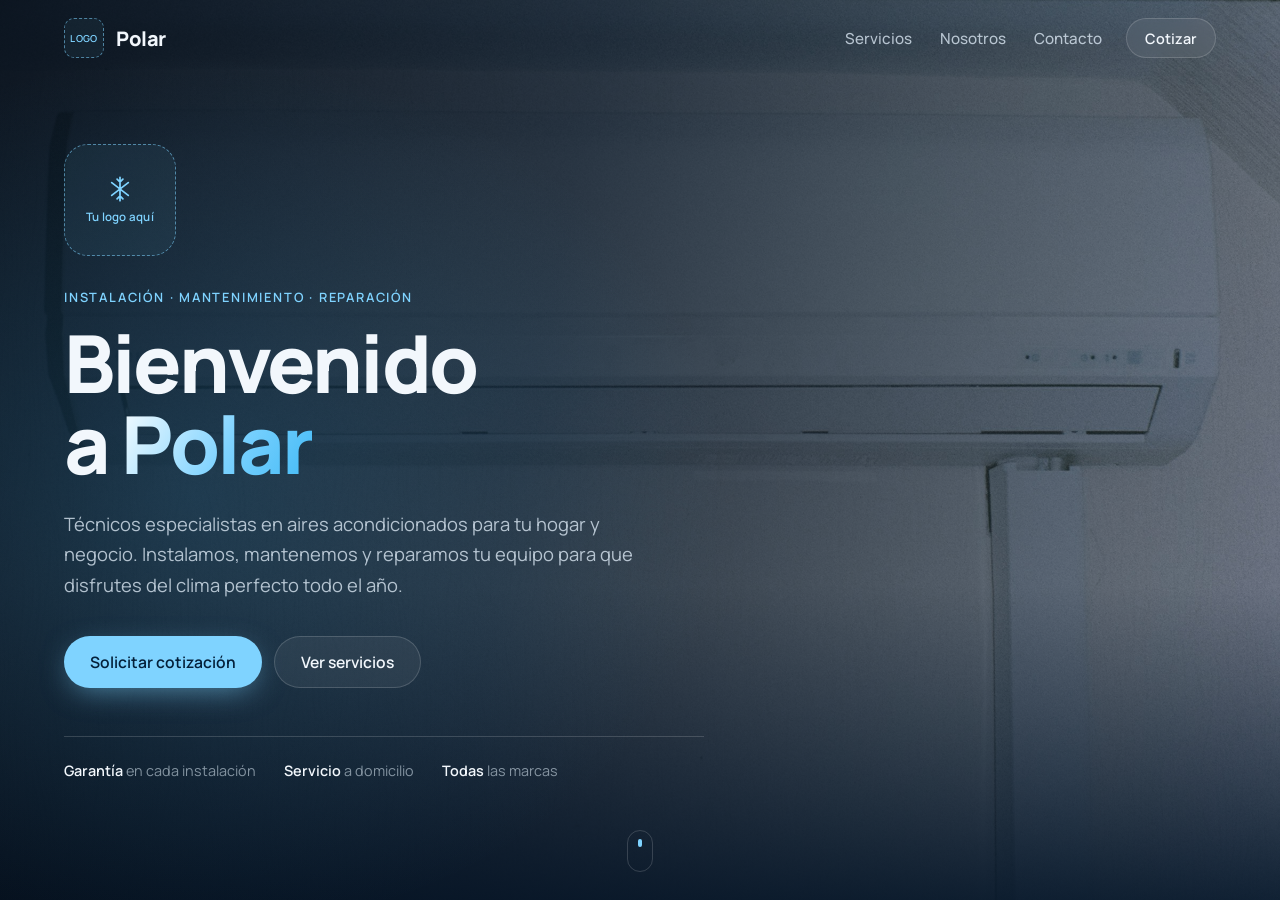
==== index.html @ c6246a58 "Inicio de la landing de Polar: hero con fondo, bienvenida y espacio para logo Co-Authored-By: Claude" ====
<!doctype html>
<html lang="es">
<head>
  <meta charset="utf-8">
  <meta name="viewport" content="width=device-width, initial-scale=1">
  <title>Polar · Instalación de aires acondicionados</title>
  <meta name="description" content="Polar: instalación, mantenimiento y reparación de aires acondicionados. Técnicos certificados, servicio rápido y garantizado.">
  <meta name="theme-color" content="#06121f">

  <link rel="preconnect" href="https://fonts.googleapis.com">
  <link rel="preconnect" href="https://fonts.gstatic.com" crossorigin>
  <link href="https://fonts.googleapis.com/css2?family=Manrope:wght@400;500;600;700;800&display=swap" rel="stylesheet">

  <link rel="preload" as="image" href="assets/img/hero-ac.jpg" media="(min-width: 768px)">
  <link rel="preload" as="image" href="assets/img/hero-ac-mobile.jpg" media="(max-width: 767px)">
  <link rel="stylesheet" href="styles.css">
</head>
<body>
  <header class="nav">
    <a href="#inicio" class="brand" aria-label="Polar, inicio">
      <!-- Espacio para el logo: reemplaza el <span> por <img src="assets/img/logo.svg" alt="Polar"> -->
      <span class="logo-slot logo-slot--sm" aria-hidden="true">Logo</span>
      <span class="brand-name">Polar</span>
    </a>

    <nav class="nav-links" aria-label="Principal">
      <a href="#servicios">Servicios</a>
      <a href="#nosotros">Nosotros</a>
      <a href="#contacto">Contacto</a>
    </nav>

    <a href="#contacto" class="btn btn--ghost btn--sm">Cotizar</a>
  </header>

  <main>
    <section id="inicio" class="hero">
      <div class="hero-bg" aria-hidden="true"></div>

      <div class="hero-content">
        <!-- Espacio para el logo principal: reemplaza el <div> por <img class="hero-logo" src="assets/img/logo.svg" alt="Logo de Polar"> -->
        <div class="logo-slot logo-slot--lg reveal" style="--i: 0" role="img" aria-label="Espacio reservado para el logo">
          <svg viewBox="0 0 24 24" width="28" height="28" fill="none" stroke="currentColor" stroke-width="1.5" stroke-linecap="round" aria-hidden="true">
            <path d="M12 2v20M4.9 6.5l14.2 11M19.1 6.5 4.9 17.5M9.5 3.5 12 6l2.5-2.5M9.5 20.5 12 18l2.5 2.5"/>
          </svg>
          <span>Tu logo aquí</span>
        </div>

        <p class="eyebrow reveal" style="--i: 1">Instalación · Mantenimiento · Reparación</p>

        <h1 class="reveal" style="--i: 2">
          Bienvenido a <span class="accent">Polar</span>
        </h1>

        <p class="lead reveal" style="--i: 3">
          Técnicos especialistas en aires acondicionados para tu hogar y negocio.
          Instalamos, mantenemos y reparamos tu equipo para que disfrutes del clima perfecto todo el año.
        </p>

        <div class="actions reveal" style="--i: 4">
          <a href="#contacto" class="btn btn--primary">Solicitar cotización</a>
          <a href="#servicios" class="btn btn--ghost">Ver servicios</a>
        </div>

        <ul class="trust reveal" style="--i: 5">
          <li><strong>Garantía</strong> en cada instalación</li>
          <li><strong>Servicio</strong> a domicilio</li>
          <li><strong>Todas</strong> las marcas</li>
        </ul>
      </div>

      <a href="#servicios" class="scroll-hint" aria-label="Bajar a servicios">
        <span></span>
      </a>
    </section>
  </main>
</body>
</html>
---- styles.css ----
:root {
  --bg: #06121f;
  --ink: #f2f7fc;
  --ink-soft: rgb(220 233 245 / 0.78);
  --ink-mute: rgb(220 233 245 / 0.56);
  --ice: #7fd3ff;
  --ice-strong: #3db8f5;
  --line: rgb(255 255 255 / 0.16);
  --glass: rgb(255 255 255 / 0.06);

  --ease-out: cubic-bezier(0.23, 1, 0.32, 1);
  --radius: 14px;
  --gutter: clamp(16px, 5vw, 64px);
}

*,
*::before,
*::after { box-sizing: border-box; }

html { scroll-behavior: smooth; }

body {
  margin: 0;
  background: var(--bg);
  color: var(--ink);
  font-family: "Manrope", system-ui, -apple-system, "Segoe UI", sans-serif;
  -webkit-font-smoothing: antialiased;
  text-rendering: optimizeLegibility;
}

a { color: inherit; text-decoration: none; }

/* ---------- Navegación ---------- */

.nav {
  position: fixed;
  inset: 0 0 auto;
  z-index: 10;
  display: flex;
  align-items: center;
  gap: 24px;
  padding: 18px var(--gutter);
}

.brand {
  display: flex;
  align-items: center;
  gap: 12px;
  margin-right: auto;
}

.brand-name {
  font-weight: 800;
  font-size: 1.25rem;
  letter-spacing: -0.02em;
}

.nav-links {
  display: flex;
  gap: 28px;
  font-size: 0.95rem;
  font-weight: 500;
  color: var(--ink-soft);
}

.nav-links a { transition: color 150ms ease; }
.nav-links a:hover { color: var(--ink); }

/* ---------- Espacio para el logo ---------- */

.logo-slot {
  display: grid;
  place-items: center;
  border: 1.5px dashed rgb(127 211 255 / 0.55);
  background: rgb(127 211 255 / 0.06);
  color: var(--ice);
  font-weight: 600;
  text-align: center;
}

.logo-slot--sm {
  width: 40px;
  height: 40px;
  border-radius: 10px;
  font-size: 0.6rem;
  letter-spacing: 0.04em;
  text-transform: uppercase;
}

.logo-slot--lg {
  width: 112px;
  height: 112px;
  border-radius: 24px;
  gap: 6px;
  align-content: center;
  margin-bottom: 32px;
  font-size: 0.72rem;
  letter-spacing: 0.02em;
}

/* Para cuando el logo real esté listo */
.hero-logo {
  display: block;
  height: 112px;
  width: auto;
  margin-bottom: 32px;
}

/* ---------- Hero ---------- */

.hero {
  position: relative;
  min-height: 100svh;
  display: flex;
  align-items: center;
  padding: 120px var(--gutter) 96px;
  overflow: hidden;
  isolation: isolate;
}

.hero-bg {
  position: absolute;
  inset: 0;
  z-index: -1;
  background-image:
    linear-gradient(100deg, rgb(4 14 26 / 0.94) 0%, rgb(5 20 38 / 0.82) 42%, rgb(8 32 58 / 0.45) 100%),
    linear-gradient(to top, rgb(6 18 31 / 0.9) 0%, transparent 35%),
    url("assets/img/hero-ac.jpg");
  background-size: cover;
  background-position: center 30%;
  transform: scale(1.06);
  animation: bg-settle 1600ms var(--ease-out) forwards;
}

/* Brillo frío sutil detrás del texto */
.hero-bg::after {
  content: "";
  position: absolute;
  inset: 0;
  background: radial-gradient(60% 70% at 15% 55%, rgb(61 184 245 / 0.16), transparent 70%);
}

.hero-content {
  max-width: 640px;
}

.eyebrow {
  margin: 0 0 16px;
  font-size: 0.8rem;
  font-weight: 600;
  letter-spacing: 0.14em;
  text-transform: uppercase;
  color: var(--ice);
}

h1 {
  margin: 0;
  font-size: clamp(2.6rem, 7vw, 5rem);
  line-height: 1.02;
  font-weight: 800;
  letter-spacing: -0.035em;
  text-wrap: balance;
}

.accent {
  background: linear-gradient(120deg, #ffffff 0%, var(--ice) 55%, var(--ice-strong) 100%);
  -webkit-background-clip: text;
  background-clip: text;
  color: transparent;
}

.lead {
  margin: 24px 0 0;
  max-width: 52ch;
  font-size: clamp(1.02rem, 1.6vw, 1.15rem);
  line-height: 1.65;
  color: var(--ink-soft);
  text-wrap: pretty;
}

.actions {
  display: flex;
  flex-wrap: wrap;
  gap: 12px;
  margin-top: 36px;
}

.trust {
  display: flex;
  flex-wrap: wrap;
  gap: 10px 28px;
  margin: 48px 0 0;
  padding: 24px 0 0;
  list-style: none;
  border-top: 1px solid var(--line);
  font-size: 0.9rem;
  color: var(--ink-mute);
}

.trust strong { color: var(--ink); font-weight: 600; }

/* ---------- Botones ---------- */

.btn {
  display: inline-flex;
  align-items: center;
  justify-content: center;
  height: 52px;
  padding: 0 26px;
  border-radius: 999px;
  font-weight: 600;
  font-size: 0.98rem;
  transition:
    transform 160ms var(--ease-out),
    background-color 150ms ease,
    border-color 150ms ease,
    box-shadow 150ms ease;
  -webkit-tap-highlight-color: transparent;
}

.btn:active { transform: scale(0.97); }

.btn:focus-visible,
.nav-links a:focus-visible,
.brand:focus-visible {
  outline: 2px solid var(--ice);
  outline-offset: 3px;
}

.btn--primary {
  background: var(--ice);
  color: #04203a;
  box-shadow: 0 8px 30px -8px rgb(127 211 255 / 0.6);
}

.btn--ghost {
  border: 1px solid var(--line);
  background: var(--glass);
  -webkit-backdrop-filter: blur(8px);
  backdrop-filter: blur(8px);
}

.btn--sm { height: 40px; padding: 0 18px; font-size: 0.9rem; }

@media (hover: hover) and (pointer: fine) {
  .btn--primary:hover { background: #a3e0ff; }
  .btn--ghost:hover { background: rgb(255 255 255 / 0.12); border-color: rgb(255 255 255 / 0.28); }
}

/* ---------- Indicador de scroll ---------- */

.scroll-hint {
  position: absolute;
  left: 50%;
  bottom: 28px;
  width: 26px;
  height: 42px;
  margin-left: -13px;
  border: 1.5px solid var(--line);
  border-radius: 999px;
}

.scroll-hint span {
  position: absolute;
  top: 8px;
  left: 50%;
  width: 4px;
  height: 8px;
  margin-left: -2px;
  border-radius: 2px;
  background: var(--ice);
  animation: scroll-dot 2s var(--ease-out) infinite;
}

/* ---------- Animaciones de entrada ---------- */

.reveal {
  opacity: 0;
  transform: translateY(14px);
  filter: blur(4px);
  animation: reveal 800ms var(--ease-out) forwards;
  animation-delay: calc(120ms + var(--i, 0) * 80ms);
}

@keyframes reveal {
  to { opacity: 1; transform: none; filter: none; }
}

@keyframes bg-settle {
  to { transform: scale(1); }
}

@keyframes scroll-dot {
  0%   { opacity: 0; transform: translateY(0); }
  30%  { opacity: 1; }
  100% { opacity: 0; transform: translateY(14px); }
}

@media (prefers-reduced-motion: reduce) {
  .reveal,
  .hero-bg,
  .scroll-hint span {
    animation: none;
    opacity: 1;
    transform: none;
    filter: none;
  }
}

/* ---------- Responsive ---------- */

@media (max-width: 767px) {
  .nav-links { display: none; }

  .hero {
    align-items: flex-end;
    padding-bottom: 48px;
  }

  .hero-bg {
    background-image:
      linear-gradient(to top, rgb(4 14 26 / 0.97) 0%, rgb(5 20 38 / 0.88) 45%, rgb(8 32 58 / 0.62) 75%, rgb(8 32 58 / 0.4) 100%),
      url("assets/img/hero-ac-mobile.jpg");
    background-position: 40% top;
  }

  .scroll-hint { display: none; }

  .logo-slot--lg { width: 88px; height: 88px; border-radius: 20px; margin-bottom: 24px; }
  .hero-logo { height: 88px; margin-bottom: 24px; }

  .actions .btn { flex: 1 1 100%; }
  .trust { margin-top: 36px; }
}
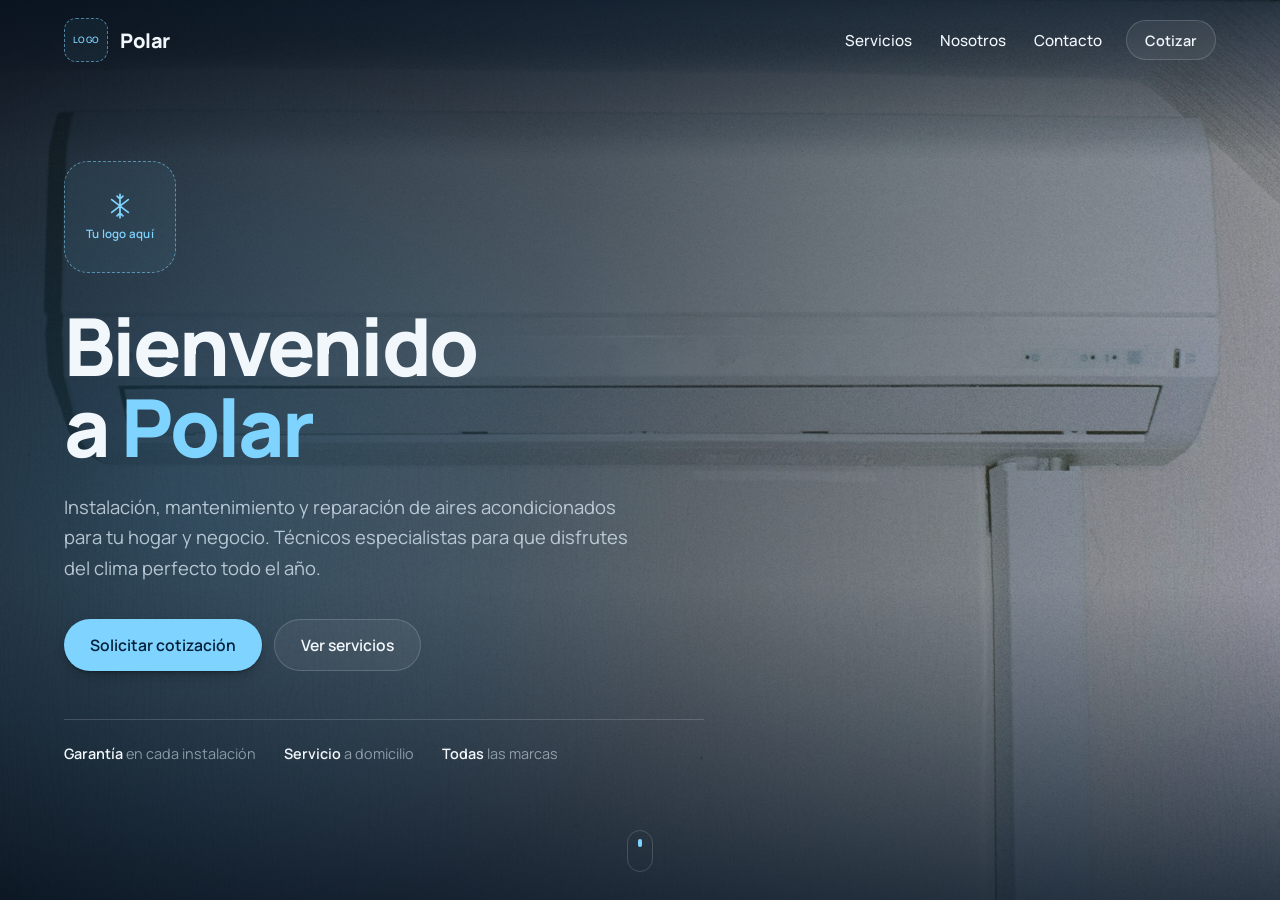
==== commit e705f250: "Instala Impeccable y corrige sus avisos de diseño - Añade el skill, agentes y hooks de Impeccable en" ====
--- a/index.html
+++ b/index.html
@@ -45,23 +45,21 @@
           <span>Tu logo aquí</span>
         </div>
 
-        <p class="eyebrow reveal" style="--i: 1">Instalación · Mantenimiento · Reparación</p>
-
-        <h1 class="reveal" style="--i: 2">
+        <h1 class="reveal" style="--i: 1">
           Bienvenido a <span class="accent">Polar</span>
         </h1>
 
-        <p class="lead reveal" style="--i: 3">
-          Técnicos especialistas en aires acondicionados para tu hogar y negocio.
-          Instalamos, mantenemos y reparamos tu equipo para que disfrutes del clima perfecto todo el año.
+        <p class="lead reveal" style="--i: 2">
+          Instalación, mantenimiento y reparación de aires acondicionados para tu hogar y negocio.
+          Técnicos especialistas para que disfrutes del clima perfecto todo el año.
         </p>
 
-        <div class="actions reveal" style="--i: 4">
+        <div class="actions reveal" style="--i: 3">
           <a href="#contacto" class="btn btn--primary">Solicitar cotización</a>
           <a href="#servicios" class="btn btn--ghost">Ver servicios</a>
         </div>
 
-        <ul class="trust reveal" style="--i: 5">
+        <ul class="trust reveal" style="--i: 4">
           <li><strong>Garantía</strong> en cada instalación</li>
           <li><strong>Servicio</strong> a domicilio</li>
           <li><strong>Todas</strong> las marcas</li>
--- a/styles.css
+++ b/styles.css
@@ -60,11 +60,11 @@
   gap: 28px;
   font-size: 0.95rem;
   font-weight: 500;
-  color: var(--ink-soft);
-}
-
-.nav-links a { transition: color 150ms ease; }
-.nav-links a:hover { color: var(--ink); }
+  color: var(--ink);
+}
+
+.nav-links a { transition: opacity 150ms ease; }
+.nav-links a:hover { opacity: 0.75; }
 
 /* ---------- Espacio para el logo ---------- */
 
@@ -79,10 +79,11 @@
 }
 
 .logo-slot--sm {
-  width: 40px;
-  height: 40px;
-  border-radius: 10px;
-  font-size: 0.6rem;
+  width: 44px;
+  height: 44px;
+  padding: 8px;
+  border-radius: 12px;
+  font-size: 0.55rem;
   letter-spacing: 0.04em;
   text-transform: uppercase;
 }
@@ -90,6 +91,7 @@
 .logo-slot--lg {
   width: 112px;
   height: 112px;
+  padding: 14px;
   border-radius: 24px;
   gap: 6px;
   align-content: center;
@@ -123,8 +125,9 @@
   inset: 0;
   z-index: -1;
   background-image:
-    linear-gradient(100deg, rgb(4 14 26 / 0.94) 0%, rgb(5 20 38 / 0.82) 42%, rgb(8 32 58 / 0.45) 100%),
-    linear-gradient(to top, rgb(6 18 31 / 0.9) 0%, transparent 35%),
+    linear-gradient(100deg, rgb(4 14 26 / 0.86) 0%, rgb(5 20 38 / 0.66) 42%, rgb(8 32 58 / 0.22) 100%),
+    linear-gradient(to top, rgb(6 18 31 / 0.75) 0%, transparent 35%),
+    linear-gradient(to bottom, rgb(4 14 26 / 0.72) 0, transparent 160px),
     url("assets/img/hero-ac.jpg");
   background-size: cover;
   background-position: center 30%;
@@ -142,15 +145,6 @@
 
 .hero-content {
   max-width: 640px;
-}
-
-.eyebrow {
-  margin: 0 0 16px;
-  font-size: 0.8rem;
-  font-weight: 600;
-  letter-spacing: 0.14em;
-  text-transform: uppercase;
-  color: var(--ice);
 }
 
 h1 {
@@ -162,12 +156,7 @@
   text-wrap: balance;
 }
 
-.accent {
-  background: linear-gradient(120deg, #ffffff 0%, var(--ice) 55%, var(--ice-strong) 100%);
-  -webkit-background-clip: text;
-  background-clip: text;
-  color: transparent;
-}
+.accent { color: var(--ice); }
 
 .lead {
   margin: 24px 0 0;
@@ -230,7 +219,7 @@
 .btn--primary {
   background: var(--ice);
   color: #04203a;
-  box-shadow: 0 8px 30px -8px rgb(127 211 255 / 0.6);
+  box-shadow: 0 1px 2px rgb(0 0 0 / 0.3), 0 6px 16px -6px rgb(0 0 0 / 0.45);
 }
 
 .btn--ghost {
@@ -319,7 +308,8 @@
 
   .hero-bg {
     background-image:
-      linear-gradient(to top, rgb(4 14 26 / 0.97) 0%, rgb(5 20 38 / 0.88) 45%, rgb(8 32 58 / 0.62) 75%, rgb(8 32 58 / 0.4) 100%),
+      linear-gradient(to top, rgb(4 14 26 / 0.88) 0%, rgb(5 20 38 / 0.78) 45%, rgb(8 32 58 / 0.5) 75%, rgb(8 32 58 / 0.3) 100%),
+      linear-gradient(to bottom, rgb(4 14 26 / 0.72) 0, transparent 120px),
       url("assets/img/hero-ac-mobile.jpg");
     background-position: 40% top;
   }
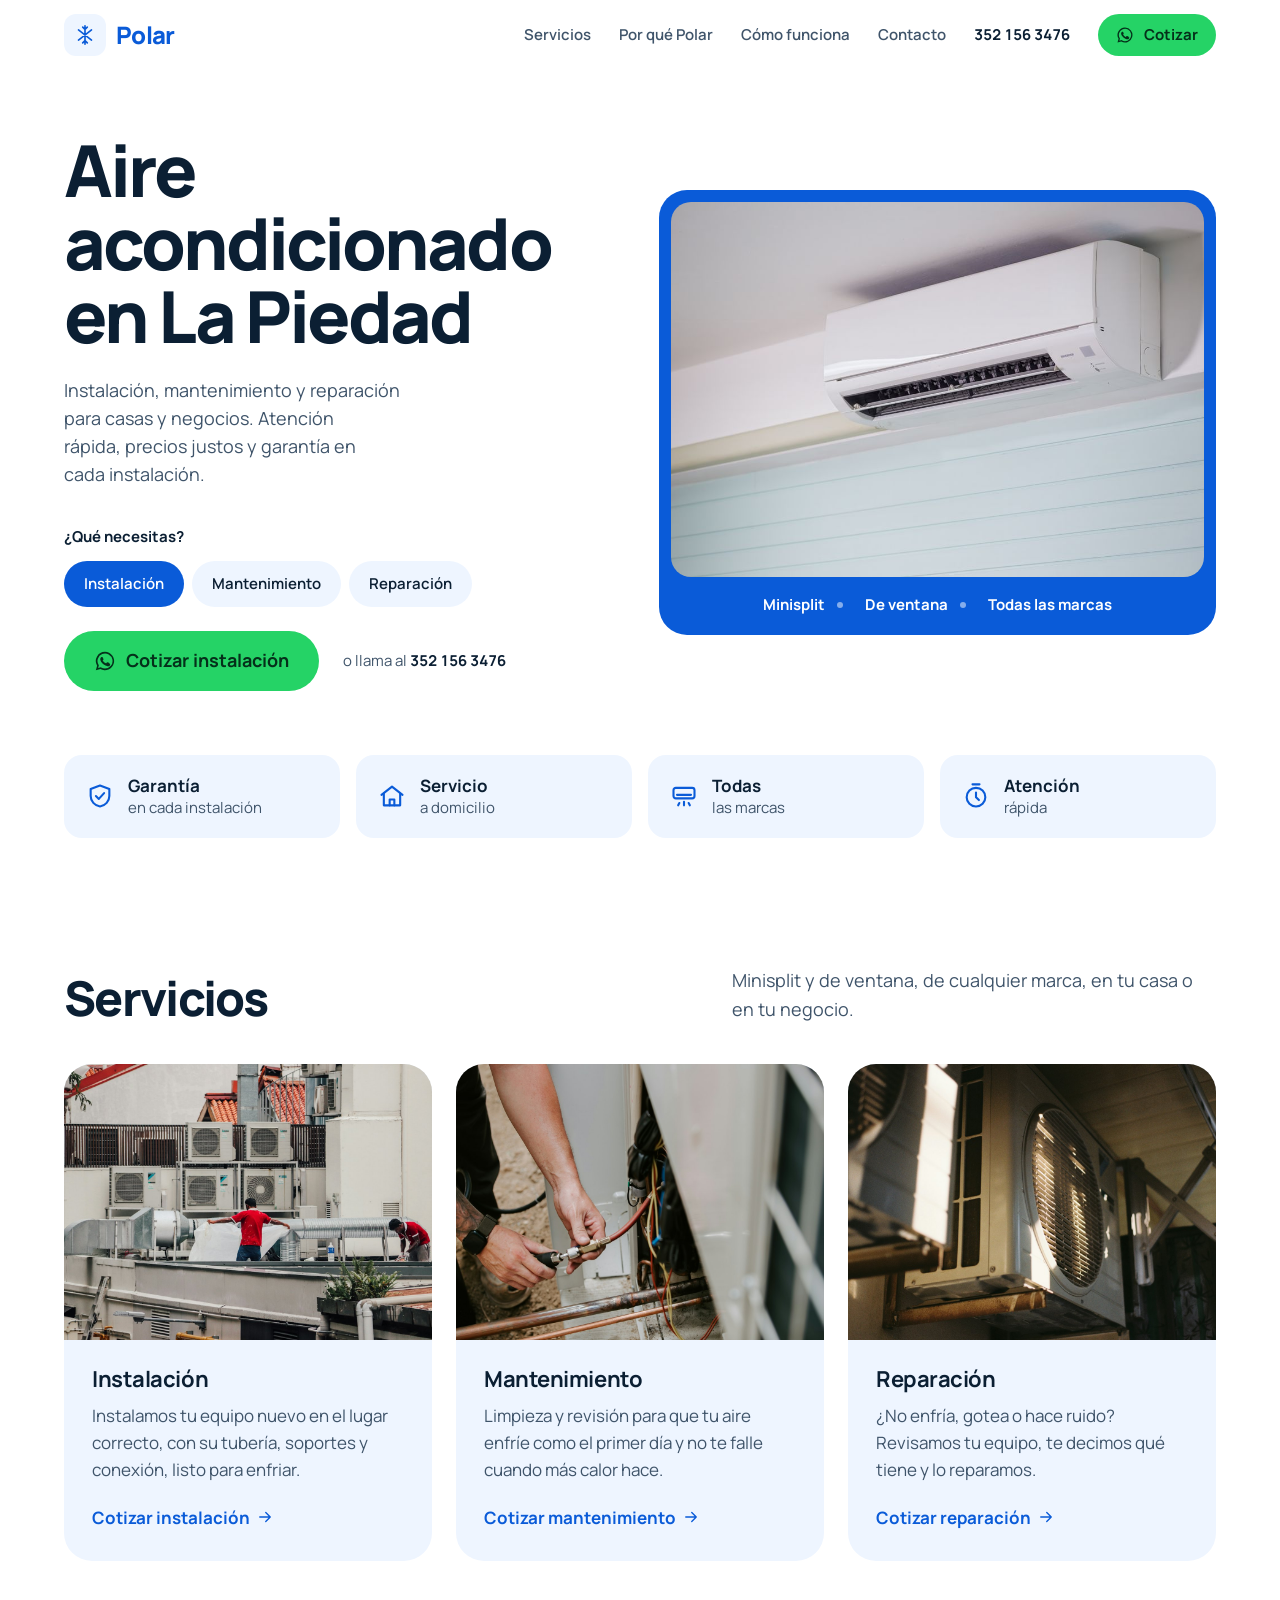
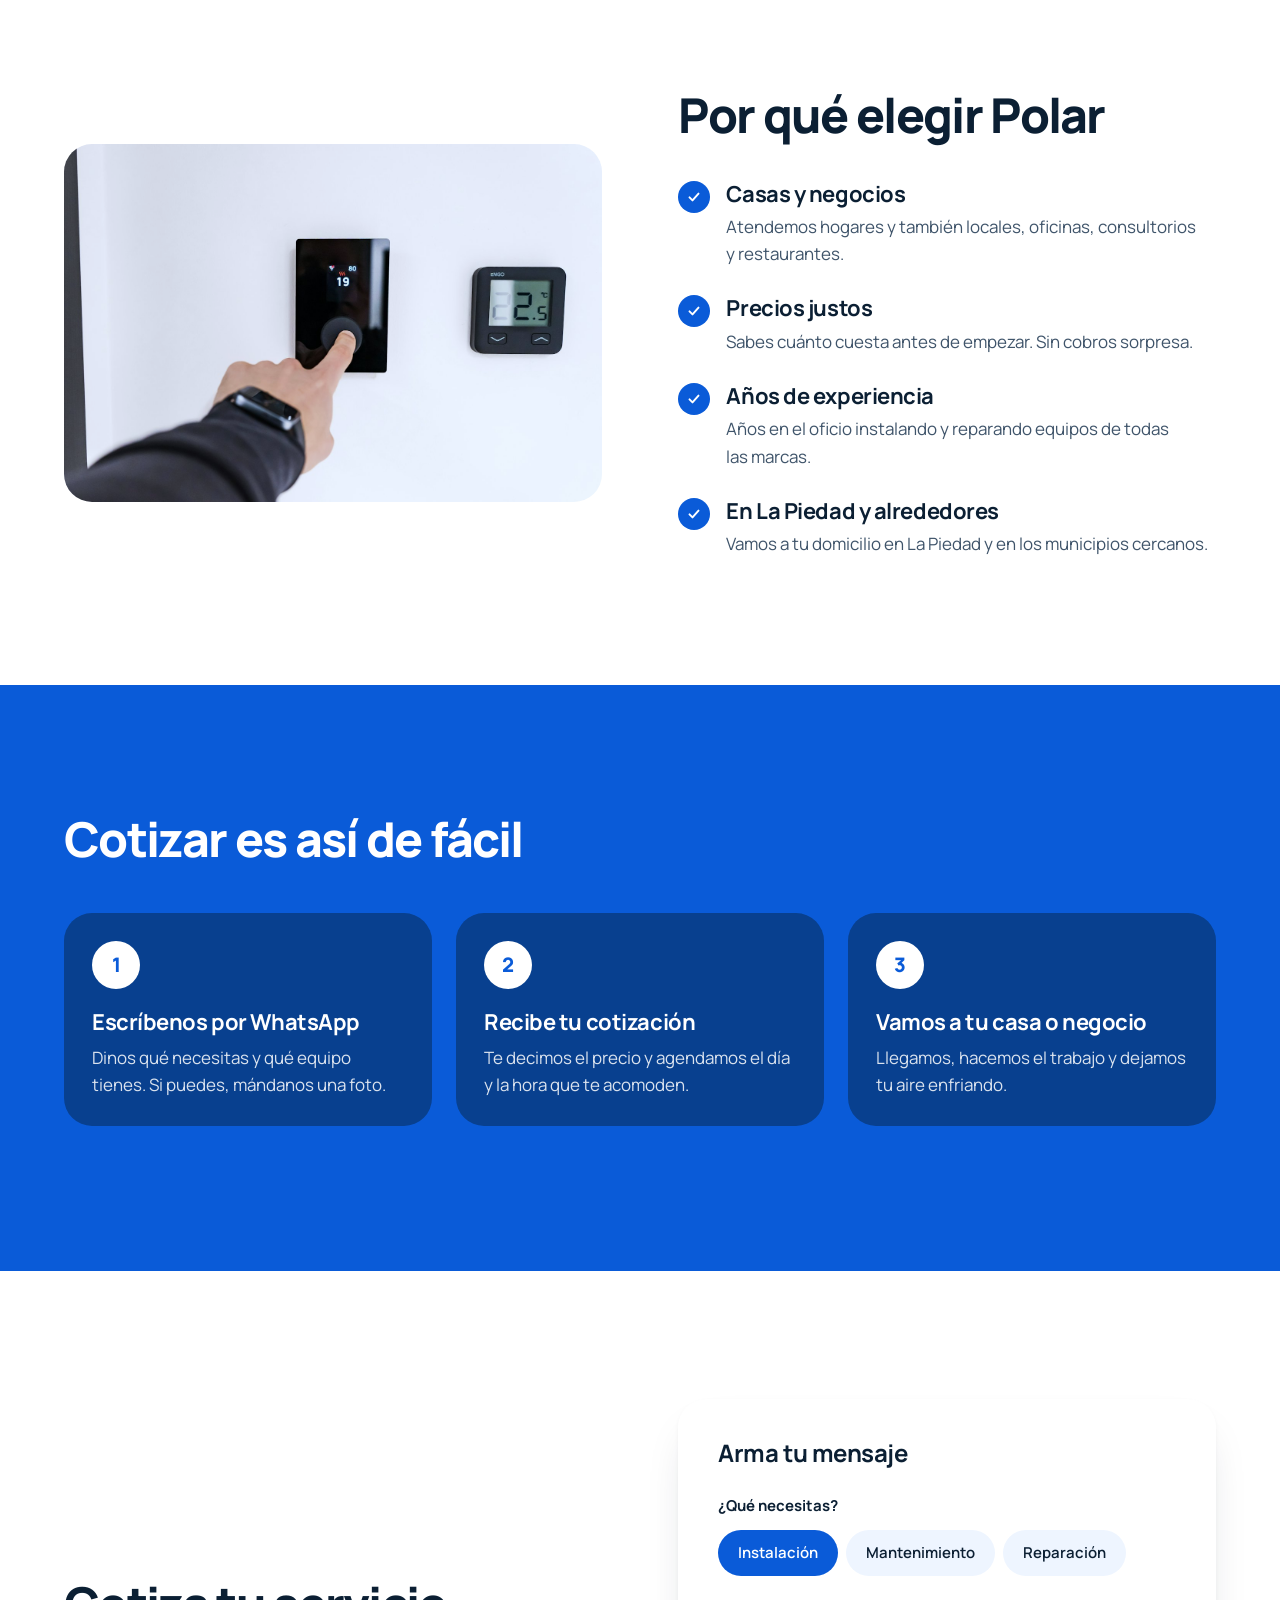
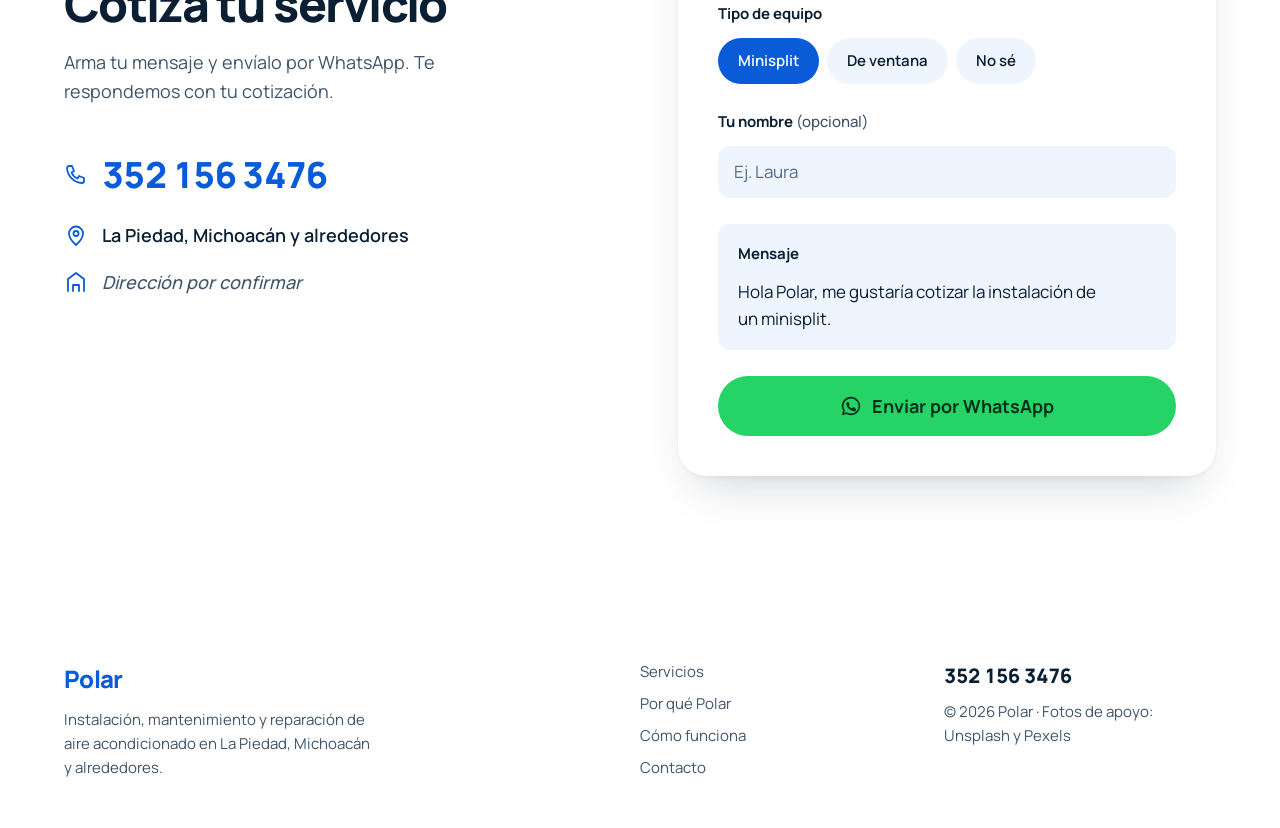
==== commit 095cd477: "Rediseña la landing de Polar al estilo de las marcas de aire - Tema claro con azul Polar; el verde d" ====
--- a/index.html
+++ b/index.html
@@ -3,73 +3,296 @@
 <head>
   <meta charset="utf-8">
   <meta name="viewport" content="width=device-width, initial-scale=1">
-  <title>Polar · Instalación de aires acondicionados</title>
-  <meta name="description" content="Polar: instalación, mantenimiento y reparación de aires acondicionados. Técnicos certificados, servicio rápido y garantizado.">
-  <meta name="theme-color" content="#06121f">
+  <title>Polar · Aire acondicionado en La Piedad</title>
+  <meta name="description" content="Polar: instalación, mantenimiento y reparación de aire acondicionado en La Piedad, Michoacán y alrededores. Cotiza por WhatsApp al 352 156 3476.">
+  <meta name="theme-color" content="#ffffff">
 
   <link rel="preconnect" href="https://fonts.googleapis.com">
   <link rel="preconnect" href="https://fonts.gstatic.com" crossorigin>
   <link href="https://fonts.googleapis.com/css2?family=Manrope:wght@400;500;600;700;800&display=swap" rel="stylesheet">
-
-  <link rel="preload" as="image" href="assets/img/hero-ac.jpg" media="(min-width: 768px)">
-  <link rel="preload" as="image" href="assets/img/hero-ac-mobile.jpg" media="(max-width: 767px)">
   <link rel="stylesheet" href="styles.css">
 </head>
 <body>
+  <a class="skip" href="#contenido">Saltar al contenido</a>
+
   <header class="nav">
     <a href="#inicio" class="brand" aria-label="Polar, inicio">
-      <!-- Espacio para el logo: reemplaza el <span> por <img src="assets/img/logo.svg" alt="Polar"> -->
-      <span class="logo-slot logo-slot--sm" aria-hidden="true">Logo</span>
+      <!-- Espacio para el logo: reemplaza el <span> por <img src="assets/img/logo.svg" alt="" height="40"> -->
+      <span class="logo-slot" aria-hidden="true">
+        <svg viewBox="0 0 24 24" width="22" height="22" fill="none" stroke="currentColor" stroke-width="1.8" stroke-linecap="round"><path d="M12 2v20M4.9 6.5l14.2 11M19.1 6.5 4.9 17.5M9.5 3.5 12 6l2.5-2.5M9.5 20.5 12 18l2.5 2.5"/></svg>
+      </span>
       <span class="brand-name">Polar</span>
     </a>
 
     <nav class="nav-links" aria-label="Principal">
       <a href="#servicios">Servicios</a>
-      <a href="#nosotros">Nosotros</a>
+      <a href="#porque">Por qué Polar</a>
+      <a href="#proceso">Cómo funciona</a>
       <a href="#contacto">Contacto</a>
     </nav>
 
-    <a href="#contacto" class="btn btn--ghost btn--sm">Cotizar</a>
+    <a class="nav-phone" href="tel:+523521563476">352 156 3476</a>
+    <a class="btn btn--wa btn--sm" href="https://wa.me/523521563476?text=Hola%20Polar%2C%20me%20gustar%C3%ADa%20cotizar%20un%20servicio%20de%20aire%20acondicionado." target="_blank" rel="noopener">
+      <svg class="wa-icon" viewBox="0 0 24 24" width="18" height="18" aria-hidden="true"><use href="#wa"/></svg>
+      Cotizar
+      <span class="sr-only">por WhatsApp</span>
+    </a>
   </header>
 
-  <main>
+  <main id="contenido">
+    <!-- ---------- Inicio ---------- -->
     <section id="inicio" class="hero">
-      <div class="hero-bg" aria-hidden="true"></div>
-
-      <div class="hero-content">
-        <!-- Espacio para el logo principal: reemplaza el <div> por <img class="hero-logo" src="assets/img/logo.svg" alt="Logo de Polar"> -->
-        <div class="logo-slot logo-slot--lg reveal" style="--i: 0" role="img" aria-label="Espacio reservado para el logo">
-          <svg viewBox="0 0 24 24" width="28" height="28" fill="none" stroke="currentColor" stroke-width="1.5" stroke-linecap="round" aria-hidden="true">
-            <path d="M12 2v20M4.9 6.5l14.2 11M19.1 6.5 4.9 17.5M9.5 3.5 12 6l2.5-2.5M9.5 20.5 12 18l2.5 2.5"/>
-          </svg>
-          <span>Tu logo aquí</span>
+      <div class="hero-copy">
+        <h1 class="reveal">Aire acondicionado en La&nbsp;Piedad</h1>
+        <p class="hero-lead reveal">
+          Instalación, mantenimiento y reparación para casas y negocios.
+          Atención rápida, precios justos y garantía en cada instalación.
+        </p>
+
+        <form class="quick reveal" id="quick" aria-label="Cotización rápida">
+          <fieldset>
+            <legend>¿Qué necesitas?</legend>
+            <div class="chips">
+              <label class="chip"><input type="radio" name="servicio" value="la instalación" checked><span>Instalación</span></label>
+              <label class="chip"><input type="radio" name="servicio" value="el mantenimiento"><span>Mantenimiento</span></label>
+              <label class="chip"><input type="radio" name="servicio" value="la reparación"><span>Reparación</span></label>
+            </div>
+          </fieldset>
+
+          <div class="quick-actions">
+            <a id="quick-btn" class="btn btn--wa btn--lg"
+               href="https://wa.me/523521563476?text=Hola%20Polar%2C%20me%20gustar%C3%ADa%20cotizar%20la%20instalaci%C3%B3n%20de%20un%20aire%20acondicionado."
+               target="_blank" rel="noopener">
+              <svg class="wa-icon" viewBox="0 0 24 24" width="22" height="22" aria-hidden="true"><use href="#wa"/></svg>
+              <span id="quick-label">Cotizar instalación</span>
+              <span class="sr-only">por WhatsApp (se abre en WhatsApp)</span>
+            </a>
+            <a class="call-link" href="tel:+523521563476">o llama al <strong>352 156 3476</strong></a>
+          </div>
+        </form>
+      </div>
+
+      <figure class="hero-media reveal">
+        <img
+          src="assets/img/hero-minisplit.jpg"
+          srcset="assets/img/hero-minisplit-movil.jpg 1000w, assets/img/hero-minisplit.jpg 2000w"
+          sizes="(max-width: 899px) 100vw, 50vw"
+          width="2000" height="1333"
+          alt="Minisplit blanco instalado en lo alto de una pared"
+          fetchpriority="high">
+        <figcaption>
+          <span>Minisplit</span>
+          <span>De ventana</span>
+          <span>Todas las marcas</span>
+        </figcaption>
+      </figure>
+    </section>
+
+    <ul class="promises" aria-label="Lo que ofrece Polar">
+      <li>
+        <svg viewBox="0 0 24 24" width="28" height="28" aria-hidden="true"><path d="M12 3 4 6v6c0 4.4 3.4 8.3 8 9 4.6-.7 8-4.6 8-9V6l-8-3Z"/><path d="m8.5 12 2.5 2.5 4.5-5"/></svg>
+        <span><strong>Garantía</strong> en cada instalación</span>
+      </li>
+      <li>
+        <svg viewBox="0 0 24 24" width="28" height="28" aria-hidden="true"><path d="M3 11 12 4l9 7"/><path d="M5 10v10h14V10"/><path d="M10 20v-5h4v5"/></svg>
+        <span><strong>Servicio</strong> a domicilio</span>
+      </li>
+      <li>
+        <svg viewBox="0 0 24 24" width="28" height="28" aria-hidden="true"><rect x="3" y="5" width="18" height="9" rx="2"/><path d="M6 11h12M8 18l-1 2M12 17v3M16 18l1 2"/></svg>
+        <span><strong>Todas</strong> las marcas</span>
+      </li>
+      <li>
+        <svg viewBox="0 0 24 24" width="28" height="28" aria-hidden="true"><circle cx="12" cy="13" r="8"/><path d="M12 9v4l2.5 2.5M9 2h6"/></svg>
+        <span><strong>Atención</strong> rápida</span>
+      </li>
+    </ul>
+
+    <!-- ---------- Servicios ---------- -->
+    <section id="servicios" class="section services" aria-labelledby="servicios-titulo">
+      <div class="section-head">
+        <h2 id="servicios-titulo">Servicios</h2>
+        <p>Minisplit y de ventana, de cualquier marca, en tu casa o en tu negocio.</p>
+      </div>
+
+      <div class="service-grid">
+        <article class="service">
+          <img src="assets/img/servicio-instalacion.jpg" width="1200" height="900" loading="lazy"
+               alt="Dos técnicos trabajando junto a varias unidades de aire acondicionado en una azotea">
+          <div class="service-body">
+            <h3>Instalación</h3>
+            <p>Instalamos tu equipo nuevo en el lugar correcto, con su tubería, soportes y conexión, listo para enfriar.</p>
+            <a class="service-link" href="https://wa.me/523521563476?text=Hola%20Polar%2C%20me%20gustar%C3%ADa%20cotizar%20la%20instalaci%C3%B3n%20de%20un%20aire%20acondicionado." target="_blank" rel="noopener">
+              Cotizar instalación <svg class="arrow" viewBox="0 0 24 24" width="18" height="18" aria-hidden="true"><path d="M5 12h14M13 6l6 6-6 6"/></svg>
+            </a>
+          </div>
+        </article>
+
+        <article class="service">
+          <img src="assets/img/servicio-mantenimiento.jpg" width="1200" height="900" loading="lazy"
+               alt="Técnico conectando un manómetro a una unidad exterior de aire acondicionado">
+          <div class="service-body">
+            <h3>Mantenimiento</h3>
+            <p>Limpieza y revisión para que tu aire enfríe como el primer día y no te falle cuando más calor hace.</p>
+            <a class="service-link" href="https://wa.me/523521563476?text=Hola%20Polar%2C%20me%20gustar%C3%ADa%20cotizar%20el%20mantenimiento%20de%20un%20aire%20acondicionado." target="_blank" rel="noopener">
+              Cotizar mantenimiento <svg class="arrow" viewBox="0 0 24 24" width="18" height="18" aria-hidden="true"><path d="M5 12h14M13 6l6 6-6 6"/></svg>
+            </a>
+          </div>
+        </article>
+
+        <article class="service">
+          <img src="assets/img/servicio-reparacion.jpg" width="1200" height="900" loading="lazy"
+               alt="Unidad exterior de aire acondicionado iluminada por el sol de la tarde">
+          <div class="service-body">
+            <h3>Reparación</h3>
+            <p>¿No enfría, gotea o hace ruido? Revisamos tu equipo, te decimos qué tiene y lo reparamos.</p>
+            <a class="service-link" href="https://wa.me/523521563476?text=Hola%20Polar%2C%20me%20gustar%C3%ADa%20cotizar%20la%20reparaci%C3%B3n%20de%20un%20aire%20acondicionado." target="_blank" rel="noopener">
+              Cotizar reparación <svg class="arrow" viewBox="0 0 24 24" width="18" height="18" aria-hidden="true"><path d="M5 12h14M13 6l6 6-6 6"/></svg>
+            </a>
+          </div>
+        </article>
+      </div>
+    </section>
+
+    <!-- ---------- Por qué Polar ---------- -->
+    <section id="porque" class="section why" aria-labelledby="porque-titulo">
+      <figure class="why-media">
+        <img src="assets/img/confort-termostato.jpg" width="1400" height="933" loading="lazy"
+             alt="Mano ajustando un termostato digital en la pared">
+      </figure>
+
+      <div class="why-copy">
+        <h2 id="porque-titulo">Por qué elegir Polar</h2>
+        <ul class="why-list">
+          <li>
+            <h3>Casas y negocios</h3>
+            <p>Atendemos hogares y también locales, oficinas, consultorios y restaurantes.</p>
+          </li>
+          <li>
+            <h3>Precios justos</h3>
+            <p>Sabes cuánto cuesta antes de empezar. Sin cobros sorpresa.</p>
+          </li>
+          <li>
+            <h3>Años de experiencia</h3>
+            <p>Años en el oficio instalando y reparando equipos de todas las marcas.</p>
+          </li>
+          <li>
+            <h3>En La Piedad y alrededores</h3>
+            <p>Vamos a tu domicilio en La Piedad y en los municipios cercanos.</p>
+          </li>
+        </ul>
+      </div>
+    </section>
+
+    <!-- ---------- Cómo funciona ---------- -->
+    <section id="proceso" class="section steps" aria-labelledby="proceso-titulo">
+      <h2 id="proceso-titulo">Cotizar es así de fácil</h2>
+      <ol class="step-list">
+        <li>
+          <h3>Escríbenos por WhatsApp</h3>
+          <p>Dinos qué necesitas y qué equipo tienes. Si puedes, mándanos una foto.</p>
+        </li>
+        <li>
+          <h3>Recibe tu cotización</h3>
+          <p>Te decimos el precio y agendamos el día y la hora que te acomoden.</p>
+        </li>
+        <li>
+          <h3>Vamos a tu casa o negocio</h3>
+          <p>Llegamos, hacemos el trabajo y dejamos tu aire enfriando.</p>
+        </li>
+      </ol>
+    </section>
+
+    <!-- ---------- Contacto ---------- -->
+    <section id="contacto" class="section contact" aria-labelledby="contacto-titulo">
+      <div class="contact-info">
+        <h2 id="contacto-titulo">Cotiza tu servicio</h2>
+        <p class="contact-lead">Arma tu mensaje y envíalo por WhatsApp. Te respondemos con tu cotización.</p>
+
+        <ul class="contact-list">
+          <li>
+            <svg viewBox="0 0 24 24" width="24" height="24" aria-hidden="true"><path d="M5 4h3l2 5-2.5 1.5a11 11 0 0 0 6 6L15 14l5 2v3a2 2 0 0 1-2 2A16 16 0 0 1 3 6a2 2 0 0 1 2-2"/></svg>
+            <a href="tel:+523521563476" class="contact-phone" aria-label="Llamar al 352 156 3476">352 156 3476</a>
+          </li>
+          <li>
+            <svg viewBox="0 0 24 24" width="24" height="24" aria-hidden="true"><path d="M12 21s-7-6.2-7-11.5a7 7 0 0 1 14 0C19 14.8 12 21 12 21Z"/><circle cx="12" cy="9.5" r="2.5"/></svg>
+            <span>La Piedad, Michoacán y alrededores</span>
+          </li>
+          <li>
+            <svg viewBox="0 0 24 24" width="24" height="24" aria-hidden="true"><path d="M4 21V9l8-6 8 6v12"/><path d="M9 21v-6h6v6"/></svg>
+            <!-- Reemplaza el texto por la dirección real -->
+            <span class="placeholder-text">Dirección por confirmar</span>
+          </li>
+        </ul>
+
+        <!-- Mapa: pega aquí el <iframe> de Google Maps cuando tengas la dirección -->
+      </div>
+
+      <form class="quote" id="quote" aria-labelledby="quote-titulo">
+        <h3 id="quote-titulo">Arma tu mensaje</h3>
+
+        <fieldset class="quote-field">
+          <legend>¿Qué necesitas?</legend>
+          <div class="chips">
+            <label class="chip"><input type="radio" name="servicio" value="la instalación" checked><span>Instalación</span></label>
+            <label class="chip"><input type="radio" name="servicio" value="el mantenimiento"><span>Mantenimiento</span></label>
+            <label class="chip"><input type="radio" name="servicio" value="la reparación"><span>Reparación</span></label>
+          </div>
+        </fieldset>
+
+        <fieldset class="quote-field">
+          <legend>Tipo de equipo</legend>
+          <div class="chips">
+            <label class="chip"><input type="radio" name="equipo" value="un minisplit" checked><span>Minisplit</span></label>
+            <label class="chip"><input type="radio" name="equipo" value="un aire de ventana"><span>De ventana</span></label>
+            <label class="chip"><input type="radio" name="equipo" value="un aire acondicionado (no estoy seguro del tipo)"><span>No sé</span></label>
+          </div>
+        </fieldset>
+
+        <label class="quote-field quote-input">
+          <span class="quote-label">Tu nombre <span class="optional">(opcional)</span></span>
+          <input type="text" name="nombre" autocomplete="name" maxlength="60" placeholder="Ej. Laura">
+        </label>
+
+        <div class="quote-preview" aria-live="polite">
+          <span class="quote-label">Mensaje</span>
+          <p id="quote-text">Hola Polar, me gustaría cotizar la instalación de un minisplit.</p>
         </div>
 
-        <h1 class="reveal" style="--i: 1">
-          Bienvenido a <span class="accent">Polar</span>
-        </h1>
-
-        <p class="lead reveal" style="--i: 2">
-          Instalación, mantenimiento y reparación de aires acondicionados para tu hogar y negocio.
-          Técnicos especialistas para que disfrutes del clima perfecto todo el año.
-        </p>
-
-        <div class="actions reveal" style="--i: 3">
-          <a href="#contacto" class="btn btn--primary">Solicitar cotización</a>
-          <a href="#servicios" class="btn btn--ghost">Ver servicios</a>
-        </div>
-
-        <ul class="trust reveal" style="--i: 4">
-          <li><strong>Garantía</strong> en cada instalación</li>
-          <li><strong>Servicio</strong> a domicilio</li>
-          <li><strong>Todas</strong> las marcas</li>
-        </ul>
-      </div>
-
-      <a href="#servicios" class="scroll-hint" aria-label="Bajar a servicios">
-        <span></span>
-      </a>
+        <a id="quote-btn" class="btn btn--wa btn--lg btn--block"
+           href="https://wa.me/523521563476?text=Hola%20Polar%2C%20me%20gustar%C3%ADa%20cotizar%20la%20instalaci%C3%B3n%20de%20un%20minisplit."
+           target="_blank" rel="noopener">
+          <svg class="wa-icon" viewBox="0 0 24 24" width="22" height="22" aria-hidden="true"><use href="#wa"/></svg>
+          Enviar por WhatsApp
+          <span class="sr-only">(se abre en WhatsApp)</span>
+        </a>
+      </form>
     </section>
   </main>
+
+  <footer class="footer">
+    <div class="footer-brand">
+      <span class="brand-name">Polar</span>
+      <p>Instalación, mantenimiento y reparación de aire acondicionado en La Piedad, Michoacán y alrededores.</p>
+    </div>
+    <nav class="footer-links" aria-label="Pie de página">
+      <a href="#servicios">Servicios</a>
+      <a href="#porque">Por qué Polar</a>
+      <a href="#proceso">Cómo funciona</a>
+      <a href="#contacto">Contacto</a>
+    </nav>
+    <div class="footer-contact">
+      <a href="tel:+523521563476">352 156 3476</a>
+      <p>© <span id="year">2026</span> Polar · Fotos de apoyo: Unsplash y Pexels</p>
+    </div>
+  </footer>
+
+  <!-- Ícono de WhatsApp reutilizable -->
+  <svg width="0" height="0" style="position:absolute" aria-hidden="true">
+    <symbol id="wa" viewBox="0 0 24 24">
+      <path fill="currentColor" d="M12 2a10 10 0 0 0-8.6 15.1L2 22l5-1.3A10 10 0 1 0 12 2Zm0 18.2a8.2 8.2 0 0 1-4.2-1.2l-.3-.2-3 .8.8-2.9-.2-.3A8.2 8.2 0 1 1 12 20.2Zm4.5-6.1c-.2-.1-1.5-.7-1.7-.8-.2-.1-.4-.1-.6.1l-.8 1c-.1.2-.3.2-.5.1a6.7 6.7 0 0 1-3.3-2.9c-.2-.4.2-.4.7-1.3.1-.2 0-.3 0-.4l-.8-1.8c-.2-.5-.4-.4-.6-.4h-.5a1 1 0 0 0-.7.3 3 3 0 0 0-.9 2.2 5.2 5.2 0 0 0 1.1 2.8 11.9 11.9 0 0 0 4.6 4c1.7.7 2.3.8 3.2.7.5-.1 1.5-.6 1.7-1.2.2-.6.2-1.1.2-1.2-.1-.1-.3-.2-.5-.3Z"/>
+    </symbol>
+  </svg>
+
+  <script src="script.js" defer></script>
 </body>
 </html>
--- a/styles.css
+++ b/styles.css
@@ -1,324 +1,824 @@
 :root {
-  --bg: #06121f;
-  --ink: #f2f7fc;
-  --ink-soft: rgb(220 233 245 / 0.78);
-  --ink-mute: rgb(220 233 245 / 0.56);
-  --ice: #7fd3ff;
-  --ice-strong: #3db8f5;
-  --line: rgb(255 255 255 / 0.16);
-  --glass: rgb(255 255 255 / 0.06);
-
+  /* Color */
+  --bg: #ffffff;
+  --ice: #eef5ff;          /* fondo de sección */
+  --ice-2: #dce9fc;        /* superficies sobre hielo */
+  --ink: #0b1f33;
+  --ink-soft: #3f546a;     /* texto secundario, 7:1 sobre blanco */
+  --blue: #0a5bd8;         /* azul Polar: estructura y enlaces */
+  --blue-deep: #08408f;
+  --wa: #25d366;           /* reservado para la acción de cotizar */
+  --wa-hover: #1fbf5b;
+  --wa-ink: #05301a;
+
+  /* Tipografía */
+  --text-sm: 0.9375rem;
+  --text-base: 1.0625rem;
+  --text-lead: clamp(1.125rem, 1.4vw, 1.25rem);
+  --text-h3: 1.375rem;
+  --text-h2: clamp(2rem, 4vw, 3rem);
+  --text-h1: clamp(2.6rem, 5.6vw, 4.75rem);
+
+  /* Forma y movimiento */
+  --radius-lg: 28px;
+  --radius: 18px;
+  --radius-sm: 12px;
+  --gutter: clamp(20px, 5vw, 80px);
+  --max: 1280px;
+  --section-y: clamp(80px, 10vw, 136px);
   --ease-out: cubic-bezier(0.23, 1, 0.32, 1);
-  --radius: 14px;
-  --gutter: clamp(16px, 5vw, 64px);
 }
 
 *,
 *::before,
 *::after { box-sizing: border-box; }
 
-html { scroll-behavior: smooth; }
+html {
+  scroll-behavior: smooth;
+  scrollbar-color: #c3d3ea var(--bg);
+}
 
 body {
   margin: 0;
   background: var(--bg);
   color: var(--ink);
   font-family: "Manrope", system-ui, -apple-system, "Segoe UI", sans-serif;
+  font-size: var(--text-base);
+  line-height: 1.6;
   -webkit-font-smoothing: antialiased;
   text-rendering: optimizeLegibility;
 }
 
+img { display: block; max-width: 100%; height: auto; }
+
 a { color: inherit; text-decoration: none; }
 
+h1, h2, h3 { margin: 0; text-wrap: balance; }
+
+p { margin: 0; text-wrap: pretty; }
+
+::selection { background: var(--blue); color: #fff; }
+
+input { caret-color: var(--blue); }
+
+:focus-visible {
+  outline: 3px solid var(--blue);
+  outline-offset: 3px;
+  border-radius: 6px;
+}
+
+/* Íconos de línea */
+svg[viewBox="0 0 24 24"]:not(.wa-icon) {
+  fill: none;
+  stroke: currentColor;
+  stroke-width: 1.8;
+  stroke-linecap: round;
+  stroke-linejoin: round;
+}
+
+.sr-only {
+  position: absolute;
+  width: 1px;
+  height: 1px;
+  overflow: hidden;
+  clip-path: inset(50%);
+  white-space: nowrap;
+}
+
+.skip {
+  position: absolute;
+  left: 16px;
+  top: -60px;
+  z-index: 20;
+  padding: 10px 16px;
+  border-radius: var(--radius-sm);
+  background: var(--ink);
+  color: #fff;
+  font-weight: 600;
+}
+
+.skip:focus { top: 16px; }
+
+section[id] { scroll-margin-top: 88px; }
+
+/* ---------- Botones ---------- */
+
+.btn {
+  display: inline-flex;
+  align-items: center;
+  justify-content: center;
+  gap: 10px;
+  height: 52px;
+  padding: 0 24px;
+  border-radius: 999px;
+  font-weight: 700;
+  font-size: var(--text-base);
+  white-space: nowrap;
+  transition:
+    transform 160ms var(--ease-out),
+    background-color 150ms ease;
+  -webkit-tap-highlight-color: transparent;
+}
+
+.btn:active { transform: scale(0.97); }
+.btn:focus-visible { border-radius: 999px; }
+
+.btn--wa { background: var(--wa); color: var(--wa-ink); }
+.btn--sm { height: 42px; padding: 0 18px; font-size: var(--text-sm); }
+.btn--lg { height: 60px; padding: 0 30px; font-size: 1.125rem; }
+.btn--block { width: 100%; }
+
+@media (hover: hover) and (pointer: fine) {
+  .btn--wa:hover { background: var(--wa-hover); }
+}
+
 /* ---------- Navegación ---------- */
 
 .nav {
-  position: fixed;
-  inset: 0 0 auto;
+  position: sticky;
+  top: 0;
   z-index: 10;
   display: flex;
   align-items: center;
-  gap: 24px;
-  padding: 18px var(--gutter);
-}
+  gap: 28px;
+  padding: 14px var(--gutter);
+  background: var(--bg);
+  transition: box-shadow 200ms ease;
+}
+
+.nav.is-scrolled { box-shadow: 0 1px 0 rgb(11 31 51 / 0.06), 0 8px 24px -12px rgb(11 31 51 / 0.18); }
 
 .brand {
   display: flex;
   align-items: center;
-  gap: 12px;
+  gap: 10px;
   margin-right: auto;
 }
 
 .brand-name {
   font-weight: 800;
-  font-size: 1.25rem;
-  letter-spacing: -0.02em;
+  font-size: 1.5rem;
+  letter-spacing: -0.03em;
+  color: var(--blue);
+}
+
+/* Espacio para el logo */
+.logo-slot {
+  display: grid;
+  place-items: center;
+  width: 42px;
+  height: 42px;
+  border-radius: var(--radius-sm);
+  background: var(--ice);
+  color: var(--blue);
 }
 
 .nav-links {
   display: flex;
   gap: 28px;
-  font-size: 0.95rem;
-  font-weight: 500;
+  font-size: var(--text-sm);
+  font-weight: 600;
+  color: var(--ink-soft);
+}
+
+.nav-links a { transition: color 150ms ease; }
+
+.nav-phone {
+  font-weight: 700;
+  font-size: var(--text-sm);
+  font-variant-numeric: tabular-nums;
+}
+
+@media (hover: hover) and (pointer: fine) {
+  .nav-links a:hover,
+  .nav-phone:hover { color: var(--blue); }
+}
+
+/* ---------- Inicio ---------- */
+
+.hero {
+  display: grid;
+  grid-template-columns: minmax(0, 1fr) minmax(0, 1.05fr);
+  gap: clamp(32px, 5vw, 72px);
+  align-items: center;
+  max-width: calc(var(--max) + var(--gutter) * 2);
+  margin: 0 auto;
+  padding: clamp(32px, 5vw, 72px) var(--gutter) clamp(40px, 5vw, 64px);
+}
+
+.hero h1 {
+  font-size: var(--text-h1);
+  line-height: 1.02;
+  font-weight: 800;
+  letter-spacing: -0.04em;
   color: var(--ink);
 }
 
-.nav-links a { transition: opacity 150ms ease; }
-.nav-links a:hover { opacity: 0.75; }
-
-/* ---------- Espacio para el logo ---------- */
-
-.logo-slot {
-  display: grid;
-  place-items: center;
-  border: 1.5px dashed rgb(127 211 255 / 0.55);
-  background: rgb(127 211 255 / 0.06);
-  color: var(--ice);
-  font-weight: 600;
-  text-align: center;
-}
-
-.logo-slot--sm {
-  width: 44px;
-  height: 44px;
-  padding: 8px;
-  border-radius: 12px;
-  font-size: 0.55rem;
-  letter-spacing: 0.04em;
-  text-transform: uppercase;
-}
-
-.logo-slot--lg {
-  width: 112px;
-  height: 112px;
-  padding: 14px;
-  border-radius: 24px;
-  gap: 6px;
-  align-content: center;
-  margin-bottom: 32px;
-  font-size: 0.72rem;
-  letter-spacing: 0.02em;
-}
-
-/* Para cuando el logo real esté listo */
-.hero-logo {
+.hero-lead {
+  margin-top: 24px;
+  max-width: 34ch;
+  font-size: var(--text-lead);
+  line-height: 1.55;
+  color: var(--ink-soft);
+}
+
+.quick {
+  margin-top: 36px;
+}
+
+.quick fieldset {
+  margin: 0;
+  padding: 0;
+  border: 0;
+  min-width: 0;
+}
+
+.quick legend,
+.quote-field legend,
+.quote-label {
   display: block;
-  height: 112px;
-  width: auto;
-  margin-bottom: 32px;
-}
-
-/* ---------- Hero ---------- */
-
-.hero {
-  position: relative;
-  min-height: 100svh;
-  display: flex;
-  align-items: center;
-  padding: 120px var(--gutter) 96px;
+  margin-bottom: 12px;
+  padding: 0;
+  font-size: var(--text-sm);
+  font-weight: 700;
+  color: var(--ink);
+}
+
+.quick-actions {
+  display: flex;
+  flex-wrap: wrap;
+  align-items: center;
+  gap: 14px 24px;
+  margin-top: 24px;
+}
+
+.call-link {
+  font-size: var(--text-sm);
+  color: var(--ink-soft);
+}
+
+.call-link strong {
+  color: var(--ink);
+  font-variant-numeric: tabular-nums;
+}
+
+@media (hover: hover) and (pointer: fine) {
+  .call-link:hover strong { color: var(--blue); }
+}
+
+/* La foto del equipo sobre un panel azul Polar */
+.hero-media {
+  display: grid;
+  grid-template-rows: minmax(0, 1fr) auto;
+  margin: 0;
+  aspect-ratio: 5 / 4;
+  padding: 12px;
+  border-radius: var(--radius-lg);
+  background: var(--blue);
   overflow: hidden;
-  isolation: isolate;
-}
-
-.hero-bg {
+}
+
+.hero-media img {
+  width: 100%;
+  height: 100%;
+  min-height: 0;
+  object-fit: cover;
+  object-position: 62% 40%;
+  border-radius: calc(var(--radius-lg) - 8px);
+}
+
+.hero-media figcaption {
+  display: flex;
+  flex-wrap: wrap;
+  justify-content: center;
+  gap: 8px 28px;
+  padding: 16px 12px 6px;
+  color: #fff;
+  font-weight: 700;
+  font-size: var(--text-sm);
+}
+
+.hero-media figcaption span + span::before {
+  content: "";
+  display: inline-block;
+  width: 6px;
+  height: 6px;
+  margin: 0 22px 2px -16px;
+  border-radius: 999px;
+  background: rgb(255 255 255 / 0.5);
+}
+
+
+/* ---------- Chips ---------- */
+
+.chips {
+  display: flex;
+  flex-wrap: wrap;
+  gap: 8px;
+}
+
+.chip { position: relative; }
+
+.chip input {
   position: absolute;
   inset: 0;
-  z-index: -1;
-  background-image:
-    linear-gradient(100deg, rgb(4 14 26 / 0.86) 0%, rgb(5 20 38 / 0.66) 42%, rgb(8 32 58 / 0.22) 100%),
-    linear-gradient(to top, rgb(6 18 31 / 0.75) 0%, transparent 35%),
-    linear-gradient(to bottom, rgb(4 14 26 / 0.72) 0, transparent 160px),
-    url("assets/img/hero-ac.jpg");
-  background-size: cover;
-  background-position: center 30%;
-  transform: scale(1.06);
-  animation: bg-settle 1600ms var(--ease-out) forwards;
-}
-
-/* Brillo frío sutil detrás del texto */
-.hero-bg::after {
+  margin: 0;
+  opacity: 0;
+  cursor: pointer;
+}
+
+.chip span {
+  display: inline-flex;
+  align-items: center;
+  height: 46px;
+  padding: 0 20px;
+  border-radius: 999px;
+  background: var(--ice);
+  color: var(--ink);
+  font-weight: 600;
+  font-size: var(--text-sm);
+  transition:
+    background-color 150ms ease,
+    color 150ms ease,
+    transform 160ms var(--ease-out);
+  user-select: none;
+}
+
+.chip input:checked + span { background: var(--blue); color: #fff; }
+.chip input:active + span { transform: scale(0.97); }
+.chip input:focus-visible { outline: none; }
+
+.chip input:focus-visible + span {
+  outline: 3px solid var(--blue);
+  outline-offset: 3px;
+}
+
+@media (hover: hover) and (pointer: fine) {
+  .chip input:not(:checked):hover + span { background: var(--ice-2); }
+}
+
+/* ---------- Promesas ---------- */
+
+.promises {
+  display: grid;
+  grid-template-columns: repeat(4, minmax(0, 1fr));
+  gap: 16px;
+  max-width: calc(var(--max) + var(--gutter) * 2);
+  margin: 0 auto;
+  padding: 0 var(--gutter);
+  list-style: none;
+}
+
+.promises li {
+  display: flex;
+  align-items: center;
+  gap: 14px;
+  padding: 20px 22px;
+  border-radius: var(--radius);
+  background: var(--ice);
+  font-size: var(--text-sm);
+  color: var(--ink-soft);
+  line-height: 1.35;
+}
+
+.promises svg { flex: none; color: var(--blue); }
+.promises strong { display: block; color: var(--ink); font-size: var(--text-base); }
+
+/* ---------- Secciones ---------- */
+
+.section {
+  max-width: calc(var(--max) + var(--gutter) * 2);
+  margin: 0 auto;
+  padding: var(--section-y) var(--gutter);
+}
+
+.section h2 {
+  font-size: var(--text-h2);
+  line-height: 1.08;
+  font-weight: 800;
+  letter-spacing: -0.035em;
+}
+
+.section-head {
+  display: flex;
+  flex-wrap: wrap;
+  align-items: end;
+  justify-content: space-between;
+  gap: 16px 40px;
+  margin-bottom: 40px;
+}
+
+.section-head p {
+  max-width: 44ch;
+  font-size: var(--text-lead);
+  color: var(--ink-soft);
+}
+
+h3 {
+  font-size: var(--text-h3);
+  line-height: 1.2;
+  font-weight: 700;
+  letter-spacing: -0.02em;
+}
+
+/* Servicios */
+
+.service-grid {
+  display: grid;
+  grid-template-columns: repeat(3, minmax(0, 1fr));
+  gap: 24px;
+}
+
+.service {
+  display: flex;
+  flex-direction: column;
+  border-radius: var(--radius-lg);
+  overflow: hidden;
+  background: var(--ice);
+}
+
+.service img {
+  width: 100%;
+  aspect-ratio: 4 / 3;
+  object-fit: cover;
+}
+
+.service-body {
+  display: flex;
+  flex: 1;
+  flex-direction: column;
+  gap: 10px;
+  padding: 26px 28px 30px;
+}
+
+.service-body p { color: var(--ink-soft); }
+
+.service-link {
+  margin-top: auto;
+  padding-top: 10px;
+  font-weight: 700;
+  color: var(--blue);
+}
+
+.service-link {
+  display: inline-flex;
+  align-items: center;
+  gap: 6px;
+}
+
+.service-link .arrow { transition: transform 200ms var(--ease-out); }
+
+@media (hover: hover) and (pointer: fine) {
+  .service-link:hover { color: var(--blue-deep); }
+  .service-link:hover .arrow { transform: translateX(4px); }
+}
+
+/* Por qué Polar */
+
+.why {
+  display: grid;
+  grid-template-columns: minmax(0, 1fr) minmax(0, 1fr);
+  gap: clamp(40px, 6vw, 96px);
+  align-items: center;
+  padding-top: 0;
+}
+
+.why-media {
+  margin: 0;
+  aspect-ratio: 3 / 2;
+  border-radius: var(--radius-lg);
+  overflow: hidden;
+  background: var(--ice);
+}
+
+/* El fondo blanco de la foto toma el tono del panel */
+.why-media img {
+  width: 100%;
+  height: 100%;
+  object-fit: cover;
+  mix-blend-mode: multiply;
+}
+
+.why-list {
+  display: grid;
+  gap: 28px;
+  margin: 40px 0 0;
+  padding: 0;
+  list-style: none;
+}
+
+.why-list li {
+  position: relative;
+  padding-left: 48px;
+}
+
+/* Palomita en círculo azul */
+.why-list li::before {
   content: "";
   position: absolute;
-  inset: 0;
-  background: radial-gradient(60% 70% at 15% 55%, rgb(61 184 245 / 0.16), transparent 70%);
-}
-
-.hero-content {
-  max-width: 640px;
-}
-
-h1 {
+  left: 0;
+  top: 0;
+  width: 32px;
+  height: 32px;
+  border-radius: 999px;
+  background:
+    url("data:image/svg+xml,%3Csvg xmlns='http://www.w3.org/2000/svg' viewBox='0 0 24 24' fill='none' stroke='%23ffffff' stroke-width='2.6' stroke-linecap='round' stroke-linejoin='round'%3E%3Cpath d='m6 12.5 4 4 8-9'/%3E%3C/svg%3E") center / 18px no-repeat,
+    var(--blue);
+}
+
+.why-list p {
+  margin-top: 6px;
+  color: var(--ink-soft);
+}
+
+/* Cómo funciona */
+
+.steps {
+  max-width: none;
+  background: var(--blue);
+  color: #fff;
+}
+
+.steps > * {
+  max-width: var(--max);
+  margin-inline: auto;
+}
+
+.step-list {
+  display: grid;
+  grid-template-columns: repeat(3, minmax(0, 1fr));
+  gap: 24px;
+  margin-top: 48px;
+  padding: 0;
+  list-style: none;
+  counter-reset: paso;
+}
+
+.step-list li {
+  counter-increment: paso;
+  padding: 28px;
+  border-radius: var(--radius-lg);
+  background: var(--blue-deep);
+}
+
+.step-list li::before {
+  content: counter(paso);
+  display: grid;
+  place-items: center;
+  width: 48px;
+  height: 48px;
+  margin-bottom: 20px;
+  border-radius: 999px;
+  background: #fff;
+  color: var(--blue);
+  font-weight: 800;
+  font-size: 1.25rem;
+}
+
+.step-list p {
+  margin-top: 8px;
+  color: rgb(255 255 255 / 0.85);
+}
+
+/* Contacto */
+
+.contact {
+  display: grid;
+  grid-template-columns: minmax(0, 1fr) minmax(0, 1fr);
+  gap: clamp(40px, 6vw, 96px);
+  align-items: center; /* los datos se centran junto al formulario */
+}
+
+.contact-lead {
+  margin-top: 18px;
+  max-width: 40ch;
+  font-size: var(--text-lead);
+  color: var(--ink-soft);
+}
+
+.contact-list {
+  display: grid;
+  gap: 18px;
+  margin: 40px 0 0;
+  padding: 0;
+  list-style: none;
+}
+
+.contact-list li {
+  display: flex;
+  align-items: center;
+  gap: 14px;
+  font-size: 1.125rem;
+  font-weight: 600;
+}
+
+.contact-list svg { flex: none; color: var(--blue); }
+
+.contact-phone {
+  font-size: clamp(1.75rem, 3vw, 2.25rem);
+  font-weight: 800;
+  letter-spacing: -0.02em;
+  font-variant-numeric: tabular-nums;
+  color: var(--blue);
+}
+
+@media (hover: hover) and (pointer: fine) {
+  .contact-phone:hover { color: var(--blue-deep); }
+}
+
+.placeholder-text {
+  color: var(--ink-soft);
+  font-style: italic;
+  font-weight: 500;
+}
+
+
+/* Para cuando el mapa real esté listo */
+.contact iframe {
+  display: block;
+  width: 100%;
+  aspect-ratio: 16 / 9;
+  margin-top: 36px;
+  border: 0;
+  border-radius: var(--radius-lg);
+}
+
+.quote {
+  display: grid;
+  gap: 26px;
+  padding: clamp(24px, 3.5vw, 40px);
+  border-radius: var(--radius-lg);
+  background: var(--bg);
+  box-shadow: 0 2px 4px rgb(11 31 51 / 0.04), 0 24px 48px -20px rgb(11 31 51 / 0.22);
+}
+
+.quote h3 { font-size: 1.5rem; }
+
+.quote-field {
   margin: 0;
-  font-size: clamp(2.6rem, 7vw, 5rem);
-  line-height: 1.02;
+  padding: 0;
+  border: 0;
+  min-width: 0;
+}
+
+.optional { color: var(--ink-soft); font-weight: 500; }
+
+.quote-input input {
+  width: 100%;
+  height: 52px;
+  padding: 0 16px;
+  border: 0;
+  border-radius: var(--radius-sm);
+  background: var(--ice);
+  color: var(--ink);
+  font: inherit;
+  font-size: var(--text-base);
+}
+
+.quote-input input::placeholder { color: #566c84; }
+
+.quote-input input:focus-visible {
+  outline-offset: 2px;
+  border-radius: var(--radius-sm);
+}
+
+.quote-preview {
+  padding: 18px 20px;
+  border-radius: var(--radius-sm);
+  background: var(--ice);
+}
+
+.quote-preview p { color: var(--ink); }
+
+/* ---------- Pie de página ---------- */
+
+.footer {
+  display: grid;
+  grid-template-columns: minmax(0, 2fr) minmax(0, 1fr) minmax(0, 1fr);
+  gap: 32px;
+  max-width: calc(var(--max) + var(--gutter) * 2);
+  margin: 0 auto;
+  padding: 56px var(--gutter) 48px;
+  background: var(--bg);
+  font-size: var(--text-sm);
+  color: var(--ink-soft);
+}
+
+.footer-brand p { margin-top: 10px; max-width: 42ch; }
+
+.footer-links {
+  display: grid;
+  gap: 8px;
+  align-content: start;
+}
+
+.footer-contact {
+  display: grid;
+  gap: 8px;
+  align-content: start;
+}
+
+.footer-contact a {
   font-weight: 800;
-  letter-spacing: -0.035em;
-  text-wrap: balance;
-}
-
-.accent { color: var(--ice); }
-
-.lead {
-  margin: 24px 0 0;
-  max-width: 52ch;
-  font-size: clamp(1.02rem, 1.6vw, 1.15rem);
-  line-height: 1.65;
-  color: var(--ink-soft);
-  text-wrap: pretty;
-}
-
-.actions {
-  display: flex;
-  flex-wrap: wrap;
-  gap: 12px;
-  margin-top: 36px;
-}
-
-.trust {
-  display: flex;
-  flex-wrap: wrap;
-  gap: 10px 28px;
-  margin: 48px 0 0;
-  padding: 24px 0 0;
-  list-style: none;
-  border-top: 1px solid var(--line);
-  font-size: 0.9rem;
-  color: var(--ink-mute);
-}
-
-.trust strong { color: var(--ink); font-weight: 600; }
-
-/* ---------- Botones ---------- */
-
-.btn {
-  display: inline-flex;
-  align-items: center;
-  justify-content: center;
-  height: 52px;
-  padding: 0 26px;
-  border-radius: 999px;
-  font-weight: 600;
-  font-size: 0.98rem;
+  font-size: 1.25rem;
+  color: var(--ink);
+  font-variant-numeric: tabular-nums;
+}
+
+@media (hover: hover) and (pointer: fine) {
+  .footer a:hover { color: var(--blue); }
+}
+
+/* ---------- Entrada del inicio ---------- */
+
+/* Un solo momento: el inicio entra al cargar. El resto de la página ya está visible.
+   Solo se oculta si el script está activo, así sin JS todo se ve siempre. */
+.js-reveal .reveal {
+  opacity: 0;
+  transform: translateY(18px);
   transition:
-    transform 160ms var(--ease-out),
-    background-color 150ms ease,
-    border-color 150ms ease,
-    box-shadow 150ms ease;
-  -webkit-tap-highlight-color: transparent;
-}
-
-.btn:active { transform: scale(0.97); }
-
-.btn:focus-visible,
-.nav-links a:focus-visible,
-.brand:focus-visible {
-  outline: 2px solid var(--ice);
-  outline-offset: 3px;
-}
-
-.btn--primary {
-  background: var(--ice);
-  color: #04203a;
-  box-shadow: 0 1px 2px rgb(0 0 0 / 0.3), 0 6px 16px -6px rgb(0 0 0 / 0.45);
-}
-
-.btn--ghost {
-  border: 1px solid var(--line);
-  background: var(--glass);
-  -webkit-backdrop-filter: blur(8px);
-  backdrop-filter: blur(8px);
-}
-
-.btn--sm { height: 40px; padding: 0 18px; font-size: 0.9rem; }
-
-@media (hover: hover) and (pointer: fine) {
-  .btn--primary:hover { background: #a3e0ff; }
-  .btn--ghost:hover { background: rgb(255 255 255 / 0.12); border-color: rgb(255 255 255 / 0.28); }
-}
-
-/* ---------- Indicador de scroll ---------- */
-
-.scroll-hint {
-  position: absolute;
-  left: 50%;
-  bottom: 28px;
-  width: 26px;
-  height: 42px;
-  margin-left: -13px;
-  border: 1.5px solid var(--line);
-  border-radius: 999px;
-}
-
-.scroll-hint span {
-  position: absolute;
-  top: 8px;
-  left: 50%;
-  width: 4px;
-  height: 8px;
-  margin-left: -2px;
-  border-radius: 2px;
-  background: var(--ice);
-  animation: scroll-dot 2s var(--ease-out) infinite;
-}
-
-/* ---------- Animaciones de entrada ---------- */
-
-.reveal {
-  opacity: 0;
-  transform: translateY(14px);
-  filter: blur(4px);
-  animation: reveal 800ms var(--ease-out) forwards;
-  animation-delay: calc(120ms + var(--i, 0) * 80ms);
-}
-
-@keyframes reveal {
-  to { opacity: 1; transform: none; filter: none; }
-}
-
-@keyframes bg-settle {
-  to { transform: scale(1); }
-}
-
-@keyframes scroll-dot {
-  0%   { opacity: 0; transform: translateY(0); }
-  30%  { opacity: 1; }
-  100% { opacity: 0; transform: translateY(14px); }
-}
+    opacity 700ms var(--ease-out),
+    transform 700ms var(--ease-out);
+  transition-delay: calc(var(--i, 0) * 80ms);
+}
+
+.js-reveal .reveal.is-visible { opacity: 1; transform: none; }
+
+.js-reveal .hero-media img {
+  transform: scale(1.06);
+  transition: transform 1600ms var(--ease-out) 150ms;
+}
+
+.js-reveal .hero-media.is-visible img { transform: none; }
 
 @media (prefers-reduced-motion: reduce) {
-  .reveal,
-  .hero-bg,
-  .scroll-hint span {
-    animation: none;
+  html { scroll-behavior: auto; }
+
+  .js-reveal .reveal,
+  .js-reveal .hero-media img {
     opacity: 1;
     transform: none;
-    filter: none;
+    transition: none;
   }
 }
 
 /* ---------- Responsive ---------- */
 
-@media (max-width: 767px) {
+@media (max-width: 1099px) {
   .nav-links { display: none; }
-
-  .hero {
-    align-items: flex-end;
-    padding-bottom: 48px;
+  .promises { grid-template-columns: repeat(2, minmax(0, 1fr)); }
+}
+
+@media (max-width: 899px) {
+  .hero,
+  .why,
+  .contact { grid-template-columns: minmax(0, 1fr); }
+
+  .hero { padding-top: 24px; }
+  .hero-lead { max-width: none; }
+  .hero-media { aspect-ratio: 4 / 3; }
+
+  .service-grid,
+  .step-list { grid-template-columns: minmax(0, 1fr); }
+
+  .service { display: grid; grid-template-columns: minmax(0, 2fr) minmax(0, 3fr); }
+  .service img { height: 100%; aspect-ratio: auto; }
+
+  .contact iframe { aspect-ratio: 2 / 1; }
+
+  .footer { grid-template-columns: minmax(0, 1fr) minmax(0, 1fr); }
+  .footer-brand { grid-column: 1 / -1; }
+}
+
+@media (max-width: 599px) {
+  .nav { gap: 12px; }
+  .nav-phone { display: none; }
+  .brand-name { font-size: 1.375rem; }
+
+  .quick .chips { display: grid; grid-template-columns: repeat(3, minmax(0, 1fr)); gap: 6px; }
+  .quick .chip span { width: 100%; justify-content: center; padding: 0 6px; font-size: 0.875rem; }
+
+  .quick-actions .btn { width: 100%; }
+
+  .hero-media figcaption { gap: 4px 18px; padding-top: 14px; font-size: 0.8125rem; }
+  .hero-media figcaption span + span::before { margin: 0 12px 2px -12px; width: 5px; height: 5px; }
+  .quick-actions { justify-content: center; }
+
+  /* En celular las promesas son una sola lista, no tarjetas */
+  .promises {
+    grid-template-columns: minmax(0, 1fr);
+    gap: 0;
+    margin-inline: var(--gutter);
+    padding: 8px 20px;
+    border-radius: var(--radius);
+    background: var(--ice);
   }
 
-  .hero-bg {
-    background-image:
-      linear-gradient(to top, rgb(4 14 26 / 0.88) 0%, rgb(5 20 38 / 0.78) 45%, rgb(8 32 58 / 0.5) 75%, rgb(8 32 58 / 0.3) 100%),
-      linear-gradient(to bottom, rgb(4 14 26 / 0.72) 0, transparent 120px),
-      url("assets/img/hero-ac-mobile.jpg");
-    background-position: 40% top;
-  }
-
-  .scroll-hint { display: none; }
-
-  .logo-slot--lg { width: 88px; height: 88px; border-radius: 20px; margin-bottom: 24px; }
-  .hero-logo { height: 88px; margin-bottom: 24px; }
-
-  .actions .btn { flex: 1 1 100%; }
-  .trust { margin-top: 36px; }
-}
+  .promises li { padding: 12px 0; background: none; border-radius: 0; }
+  .promises strong { display: inline; }
+
+  .service { display: flex; }
+  .service img { aspect-ratio: 16 / 10; height: auto; }
+
+  .footer { grid-template-columns: minmax(0, 1fr); }
+}
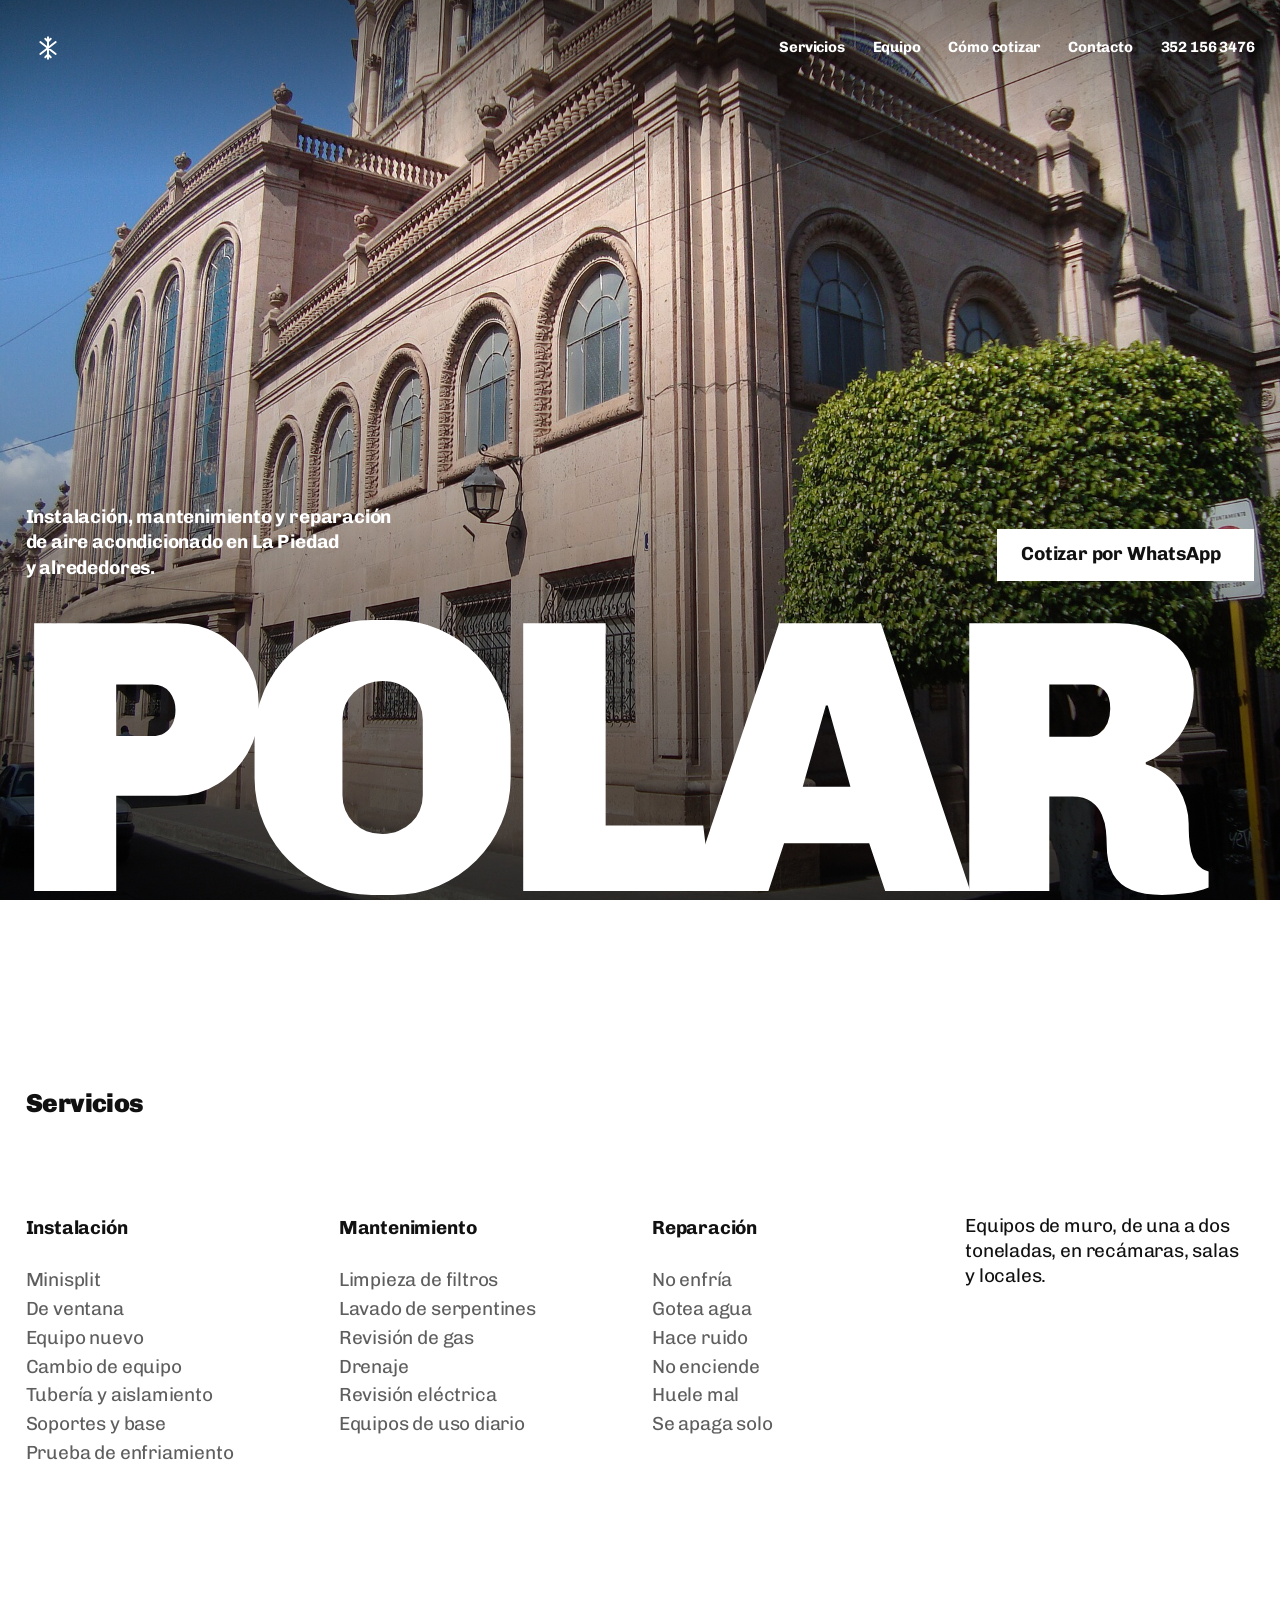
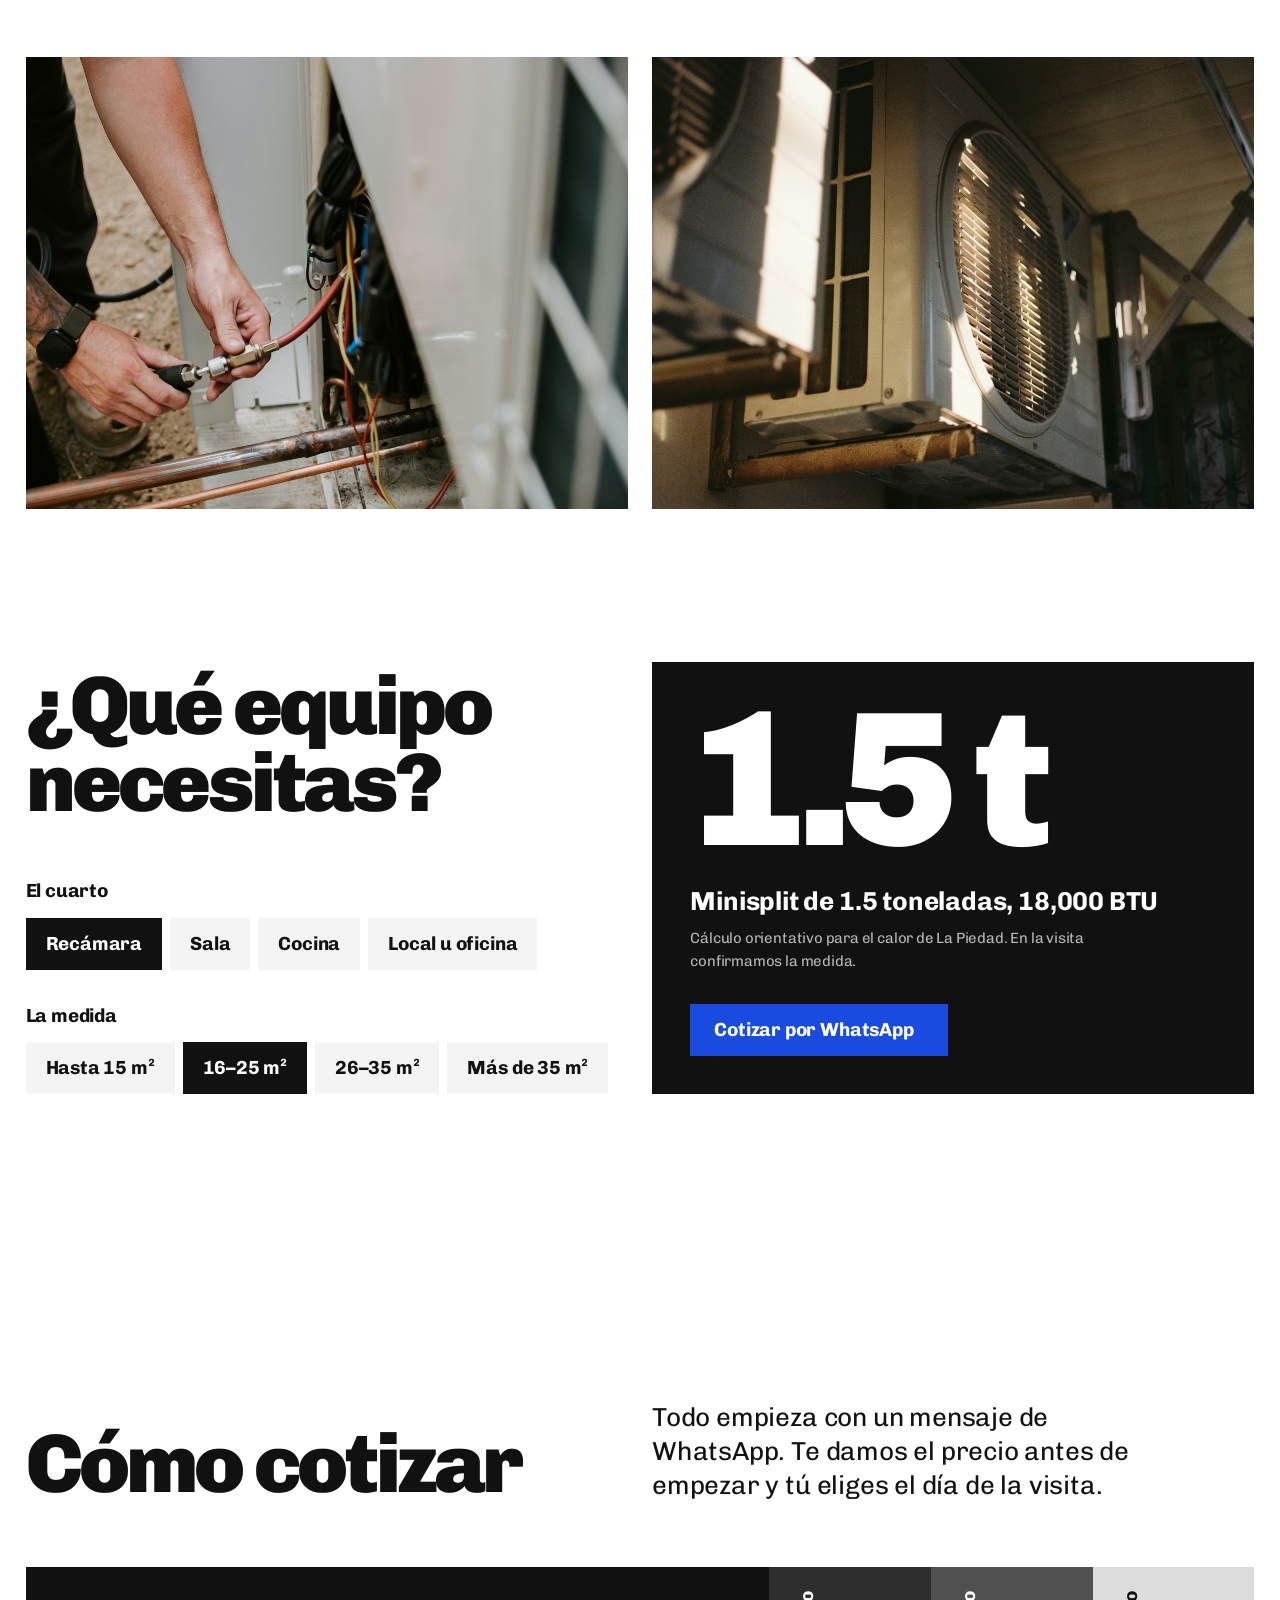
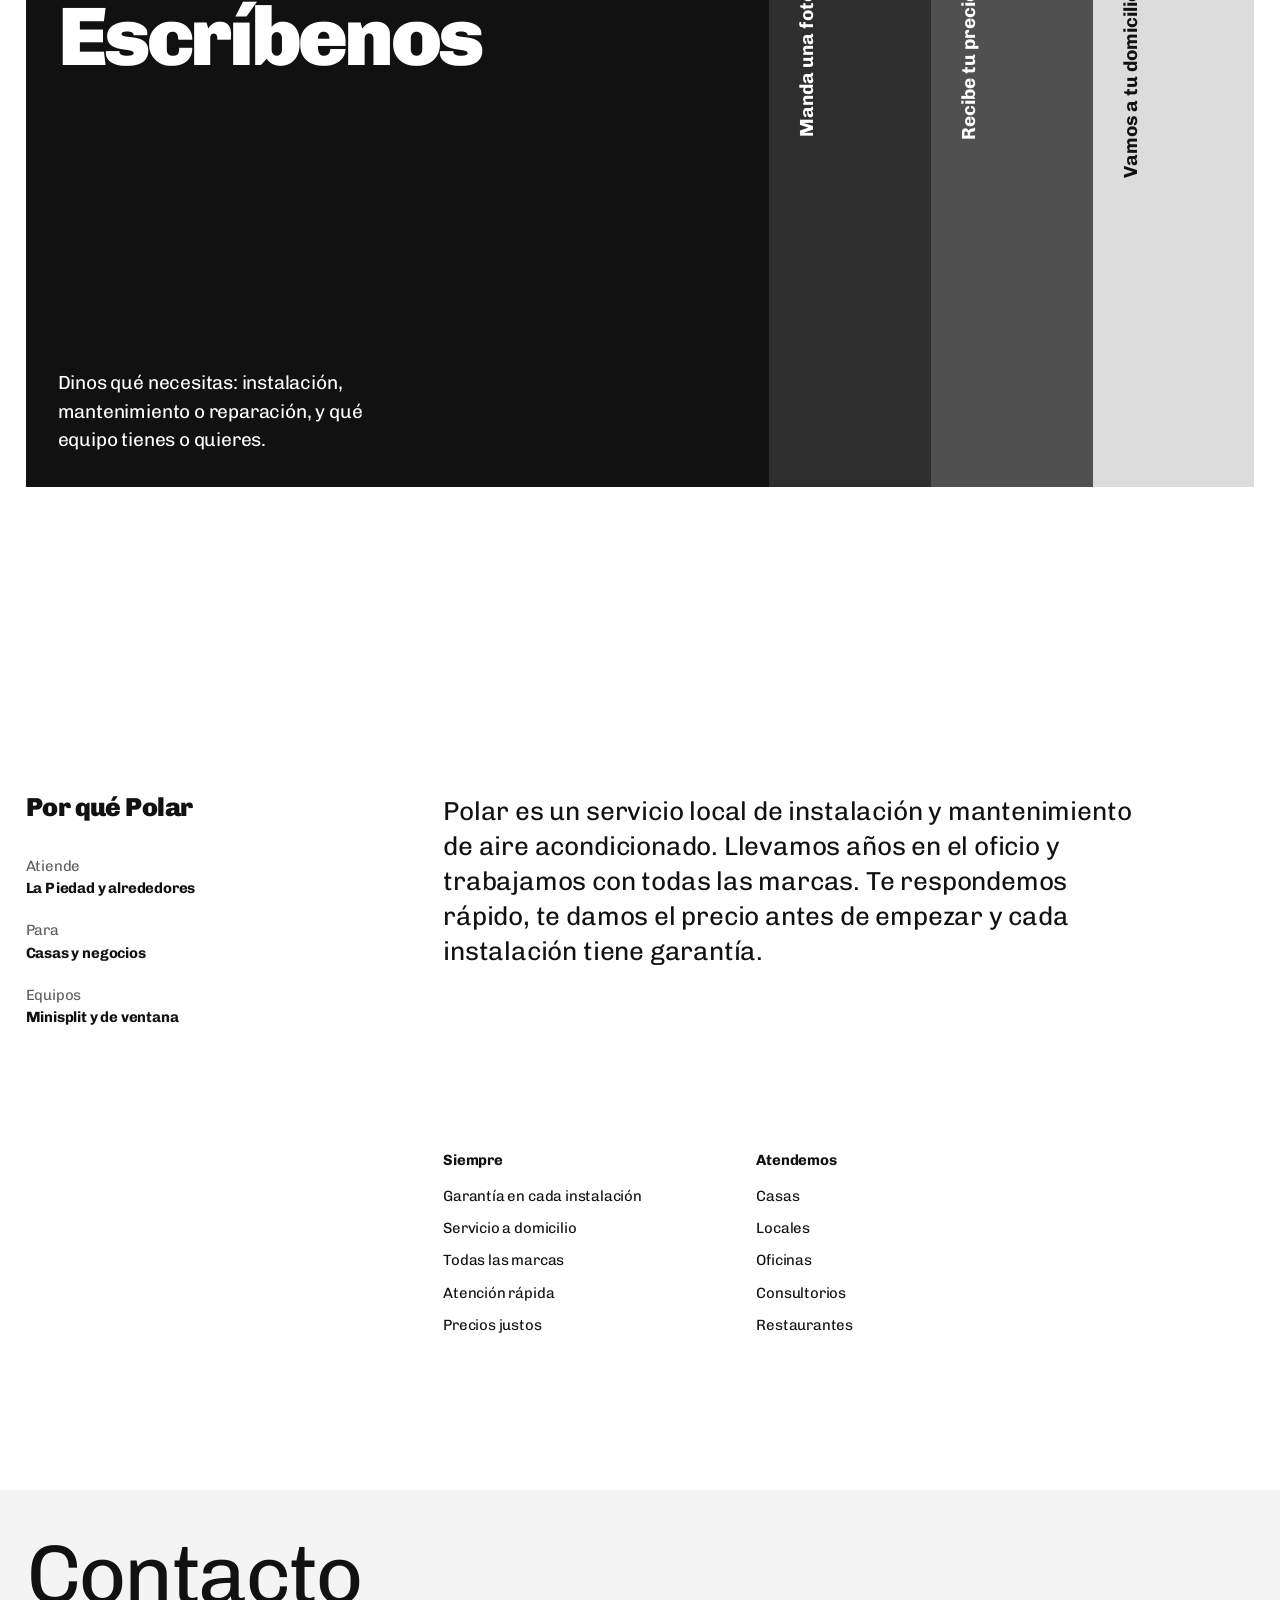
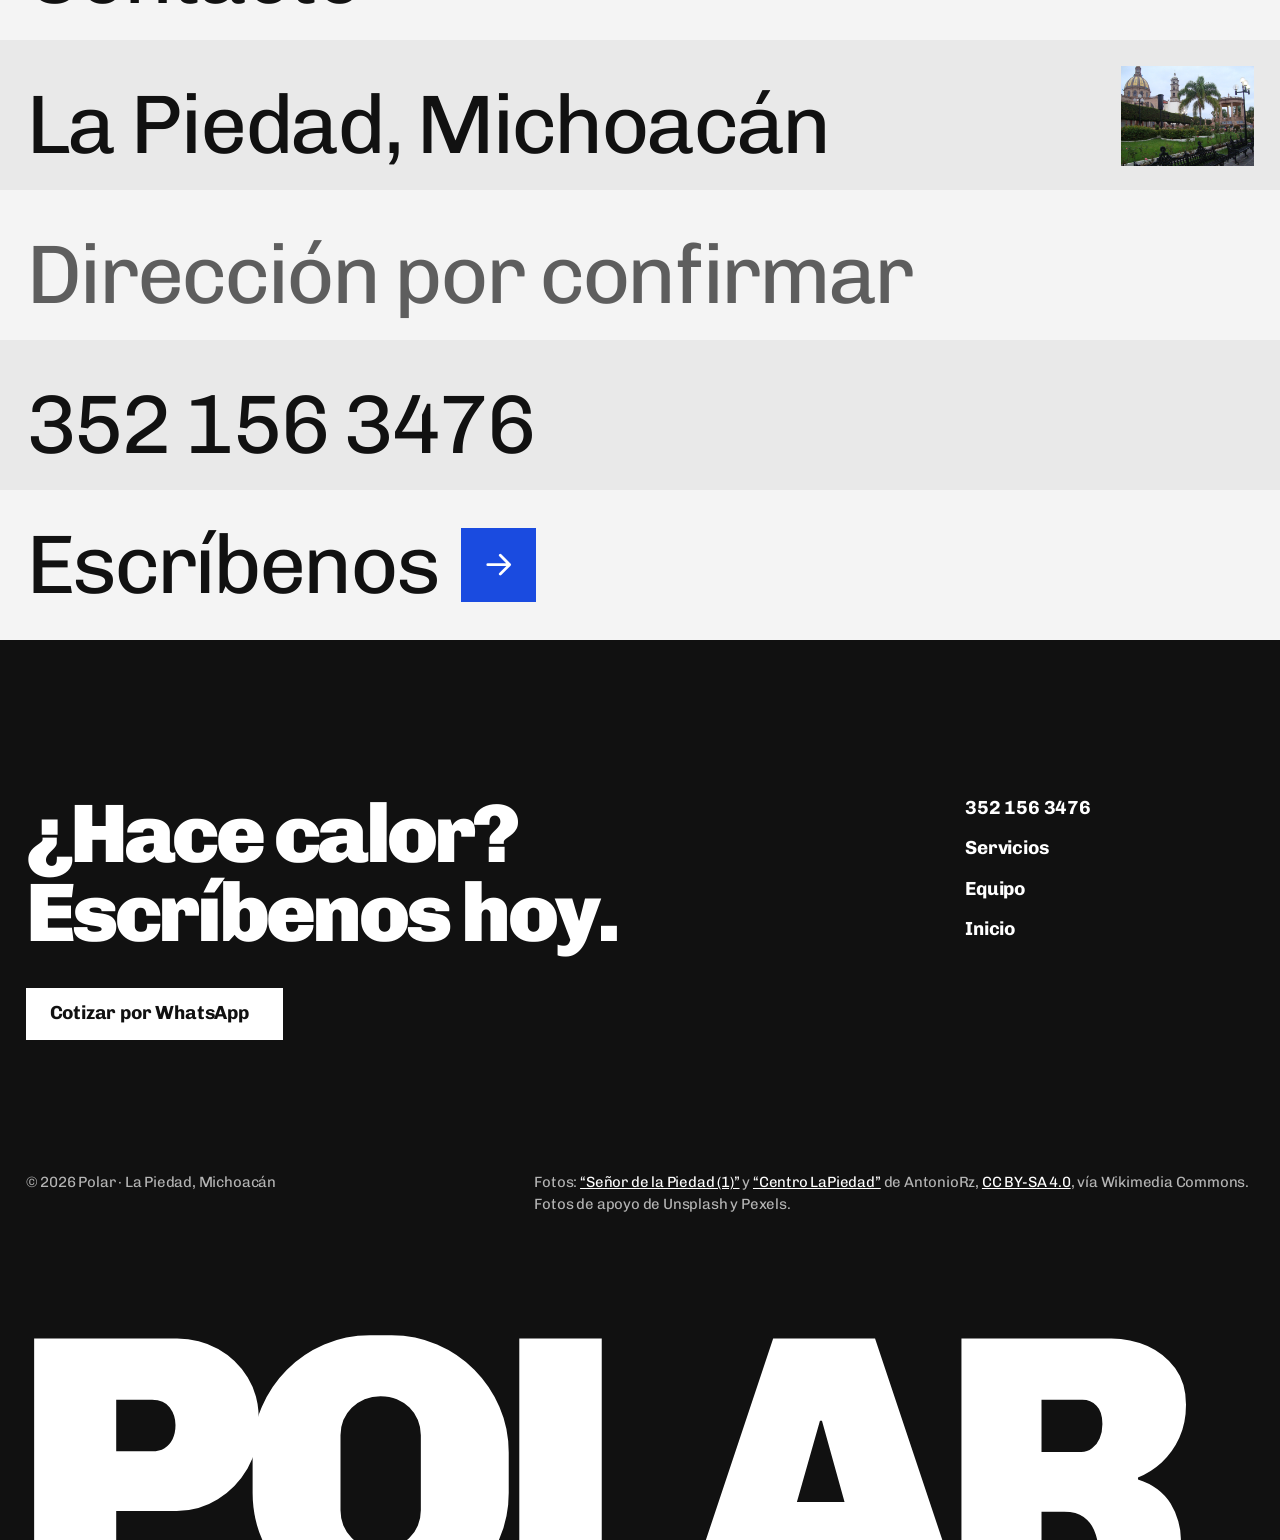
==== commit 13c191f8: "Rediseña Polar con Taste Skill: el nombre como monumento - POLAR a todo lo ancho sobre La Piedad al " ====
--- a/index.html
+++ b/index.html
@@ -5,293 +5,285 @@
   <meta name="viewport" content="width=device-width, initial-scale=1">
   <title>Polar · Aire acondicionado en La Piedad</title>
   <meta name="description" content="Polar: instalación, mantenimiento y reparación de aire acondicionado en La Piedad, Michoacán y alrededores. Cotiza por WhatsApp al 352 156 3476.">
-  <meta name="theme-color" content="#ffffff">
+  <meta name="theme-color" content="#111111">
 
   <link rel="preconnect" href="https://fonts.googleapis.com">
   <link rel="preconnect" href="https://fonts.gstatic.com" crossorigin>
-  <link href="https://fonts.googleapis.com/css2?family=Manrope:wght@400;500;600;700;800&display=swap" rel="stylesheet">
+  <link href="https://fonts.googleapis.com/css2?family=Chivo:wght@400;700;900&display=swap" rel="stylesheet">
   <link rel="stylesheet" href="styles.css">
 </head>
 <body>
   <a class="skip" href="#contenido">Saltar al contenido</a>
 
-  <header class="nav">
-    <a href="#inicio" class="brand" aria-label="Polar, inicio">
-      <!-- Espacio para el logo: reemplaza el <span> por <img src="assets/img/logo.svg" alt="" height="40"> -->
-      <span class="logo-slot" aria-hidden="true">
-        <svg viewBox="0 0 24 24" width="22" height="22" fill="none" stroke="currentColor" stroke-width="1.8" stroke-linecap="round"><path d="M12 2v20M4.9 6.5l14.2 11M19.1 6.5 4.9 17.5M9.5 3.5 12 6l2.5-2.5M9.5 20.5 12 18l2.5 2.5"/></svg>
-      </span>
-      <span class="brand-name">Polar</span>
-    </a>
-
-    <nav class="nav-links" aria-label="Principal">
-      <a href="#servicios">Servicios</a>
-      <a href="#porque">Por qué Polar</a>
-      <a href="#proceso">Cómo funciona</a>
-      <a href="#contacto">Contacto</a>
+  <!-- ---------- Inicio: POLAR sobre La Piedad ---------- -->
+  <header class="hero" id="inicio">
+    <div class="hero-frames" aria-hidden="true">
+      <img class="frame is-on" src="assets/img/la-piedad-santuario.jpg" width="1920" height="1440" alt="" fetchpriority="high">
+      <img class="frame" src="assets/img/hero-minisplit.jpg" width="2000" height="1333" alt="" loading="lazy">
+    </div>
+
+    <nav class="topbar" aria-label="Principal">
+      <a href="#inicio" class="emblem" aria-label="Polar, inicio">
+        <!-- Espacio para el logo: reemplaza el <svg> por <img src="assets/img/logo.svg" alt="" height="32"> -->
+        <svg viewBox="0 0 24 24" width="26" height="26" aria-hidden="true"><path d="M12 2v20M4.9 6.5l14.2 11M19.1 6.5 4.9 17.5M9.5 3.5 12 6l2.5-2.5M9.5 20.5 12 18l2.5 2.5"/></svg>
+      </a>
+
+      <button class="menu-toggle" type="button" aria-expanded="false" aria-controls="menu">Menú</button>
+
+      <ul class="links" id="menu">
+        <li><a href="#servicios">Servicios</a></li>
+        <li><a href="#equipo">Equipo</a></li>
+        <li><a href="#cotizar">Cómo cotizar</a></li>
+        <li><a href="#contacto">Contacto</a></li>
+        <li><a href="tel:+523521563476" class="tel">352 156 3476</a></li>
+      </ul>
+
+      <a class="btn btn--paper topbar-action" href="https://wa.me/523521563476?text=Hola%20Polar%2C%20me%20gustar%C3%ADa%20cotizar%20un%20servicio%20de%20aire%20acondicionado." target="_blank" rel="noopener">Cotizar<span class="sr-only"> por WhatsApp</span></a>
     </nav>
 
-    <a class="nav-phone" href="tel:+523521563476">352 156 3476</a>
-    <a class="btn btn--wa btn--sm" href="https://wa.me/523521563476?text=Hola%20Polar%2C%20me%20gustar%C3%ADa%20cotizar%20un%20servicio%20de%20aire%20acondicionado." target="_blank" rel="noopener">
-      <svg class="wa-icon" viewBox="0 0 24 24" width="18" height="18" aria-hidden="true"><use href="#wa"/></svg>
-      Cotizar
-      <span class="sr-only">por WhatsApp</span>
-    </a>
+    <div class="hero-foot">
+      <p class="hero-line">Instalación, mantenimiento y reparación de aire acondicionado en La&nbsp;Piedad y alrededores.</p>
+      <a class="btn btn--paper hero-action" href="https://wa.me/523521563476?text=Hola%20Polar%2C%20me%20gustar%C3%ADa%20cotizar%20un%20servicio%20de%20aire%20acondicionado." target="_blank" rel="noopener">
+        Cotizar por WhatsApp<span class="sr-only"> (se abre en WhatsApp)</span>
+      </a>
+      <h1 class="monument">Polar</h1>
+    </div>
   </header>
 
   <main id="contenido">
-    <!-- ---------- Inicio ---------- -->
-    <section id="inicio" class="hero">
-      <div class="hero-copy">
-        <h1 class="reveal">Aire acondicionado en La&nbsp;Piedad</h1>
-        <p class="hero-lead reveal">
-          Instalación, mantenimiento y reparación para casas y negocios.
-          Atención rápida, precios justos y garantía en cada instalación.
-        </p>
-
-        <form class="quick reveal" id="quick" aria-label="Cotización rápida">
+    <!-- ---------- Servicios: índice en tres columnas ---------- -->
+    <section class="section services" id="servicios" aria-labelledby="servicios-titulo">
+      <h2 id="servicios-titulo" class="small-head rise">Servicios</h2>
+
+      <div class="index">
+        <div class="group rise">
+          <h3><a href="https://wa.me/523521563476?text=Hola%20Polar%2C%20me%20gustar%C3%ADa%20cotizar%20la%20instalaci%C3%B3n%20de%20un%20aire%20acondicionado." target="_blank" rel="noopener">Instalación</a></h3>
+          <ul>
+            <li tabindex="0" data-note="Equipos de muro, de una a dos toneladas, en recámaras, salas y locales.">Minisplit</li>
+            <li tabindex="0" data-note="Colocación en ventana o en muro, con su marco y sellado.">De ventana</li>
+            <li tabindex="0" data-note="Instalamos el equipo que compraste o te decimos cuál conviene.">Equipo nuevo</li>
+            <li tabindex="0" data-note="Retiramos el equipo viejo e instalamos el nuevo en el mismo lugar.">Cambio de equipo</li>
+            <li tabindex="0" data-note="Tubería de cobre con su aislamiento, del equipo a la condensadora.">Tubería y aislamiento</li>
+            <li tabindex="0" data-note="Base o soportes firmes para la unidad exterior.">Soportes y base</li>
+            <li tabindex="0" data-note="Antes de irnos probamos que el equipo enfríe bien.">Prueba de enfriamiento</li>
+          </ul>
+          <p class="sum">Dejamos tu equipo nuevo instalado y enfriando, con garantía.</p>
+        </div>
+
+        <div class="group rise">
+          <h3><a href="https://wa.me/523521563476?text=Hola%20Polar%2C%20me%20gustar%C3%ADa%20cotizar%20el%20mantenimiento%20de%20un%20aire%20acondicionado." target="_blank" rel="noopener">Mantenimiento</a></h3>
+          <ul>
+            <li tabindex="0" data-note="Filtros limpios: el aire sale más frío y más limpio.">Limpieza de filtros</li>
+            <li tabindex="0" data-note="Lavado de los serpentines de la unidad interior y exterior.">Lavado de serpentines</li>
+            <li tabindex="0" data-note="Revisamos la presión del gas refrigerante con manómetros.">Revisión de gas</li>
+            <li tabindex="0" data-note="Destapamos y limpiamos la salida del agua para que no gotee.">Drenaje</li>
+            <li tabindex="0" data-note="Revisamos cables, conexiones y el capacitor.">Revisión eléctrica</li>
+            <li tabindex="0" data-note="Para casas y negocios que usan el aire todo el día.">Equipos de uso diario</li>
+          </ul>
+          <p class="sum">Un equipo limpio enfría mejor y no te falla cuando más calor hace.</p>
+        </div>
+
+        <div class="group rise">
+          <h3><a href="https://wa.me/523521563476?text=Hola%20Polar%2C%20me%20gustar%C3%ADa%20cotizar%20la%20reparaci%C3%B3n%20de%20un%20aire%20acondicionado." target="_blank" rel="noopener">Reparación</a></h3>
+          <ul>
+            <li tabindex="0" data-note="Revisamos gas, filtros y compresor para encontrar la causa.">No enfría</li>
+            <li tabindex="0" data-note="Casi siempre es el drenaje o la instalación; lo corregimos.">Gotea agua</li>
+            <li tabindex="0" data-note="Ruidos del ventilador, del compresor o de piezas sueltas.">Hace ruido</li>
+            <li tabindex="0" data-note="Revisamos la parte eléctrica y la tarjeta del equipo.">No enciende</li>
+            <li tabindex="0" data-note="Suele ser suciedad acumulada; se resuelve con limpieza.">Huele mal</li>
+            <li tabindex="0" data-note="Puede ser el capacitor, el gas o un sensor.">Se apaga solo</li>
+          </ul>
+          <p class="sum">Te decimos qué tiene tu equipo y cuánto cuesta antes de repararlo.</p>
+        </div>
+
+        <p class="note" aria-live="polite" id="service-note">Equipos de muro, de una a dos toneladas, en recámaras, salas y locales.</p>
+      </div>
+    </section>
+
+    <!-- ---------- Fotos del oficio ---------- -->
+    <section class="photo-run" aria-label="Trabajo en equipos de aire acondicionado">
+      <figure class="rise">
+        <img src="assets/img/servicio-mantenimiento.jpg" width="1200" height="900" loading="lazy"
+             alt="Técnico conectando un manómetro a una unidad exterior de aire acondicionado">
+      </figure>
+      <figure class="rise">
+        <img src="assets/img/servicio-reparacion.jpg" width="1200" height="900" loading="lazy"
+             alt="Unidad exterior de aire acondicionado con el sol de la tarde">
+      </figure>
+    </section>
+
+    <!-- ---------- Equipo: lo vivo ---------- -->
+    <section class="section sizer" id="equipo" aria-labelledby="equipo-titulo">
+      <div class="sizer-copy">
+        <h2 id="equipo-titulo" class="head rise">¿Qué equipo necesitas?</h2>
+
+        <form class="sizer-form rise" id="sizer" aria-label="Calcular el equipo">
           <fieldset>
-            <legend>¿Qué necesitas?</legend>
-            <div class="chips">
-              <label class="chip"><input type="radio" name="servicio" value="la instalación" checked><span>Instalación</span></label>
-              <label class="chip"><input type="radio" name="servicio" value="el mantenimiento"><span>Mantenimiento</span></label>
-              <label class="chip"><input type="radio" name="servicio" value="la reparación"><span>Reparación</span></label>
+            <legend>El cuarto</legend>
+            <div class="choices">
+              <label><input type="radio" name="cuarto" value="una recámara" data-extra="0" checked><span>Recámara</span></label>
+              <label><input type="radio" name="cuarto" value="una sala" data-extra="0"><span>Sala</span></label>
+              <label><input type="radio" name="cuarto" value="una cocina" data-extra="1"><span>Cocina</span></label>
+              <label><input type="radio" name="cuarto" value="un local u oficina" data-extra="1"><span>Local u oficina</span></label>
             </div>
           </fieldset>
 
-          <div class="quick-actions">
-            <a id="quick-btn" class="btn btn--wa btn--lg"
-               href="https://wa.me/523521563476?text=Hola%20Polar%2C%20me%20gustar%C3%ADa%20cotizar%20la%20instalaci%C3%B3n%20de%20un%20aire%20acondicionado."
-               target="_blank" rel="noopener">
-              <svg class="wa-icon" viewBox="0 0 24 24" width="22" height="22" aria-hidden="true"><use href="#wa"/></svg>
-              <span id="quick-label">Cotizar instalación</span>
-              <span class="sr-only">por WhatsApp (se abre en WhatsApp)</span>
-            </a>
-            <a class="call-link" href="tel:+523521563476">o llama al <strong>352 156 3476</strong></a>
-          </div>
+          <fieldset>
+            <legend>La medida</legend>
+            <div class="choices">
+              <label><input type="radio" name="medida" value="hasta 15 m²" data-step="0"><span>Hasta 15&nbsp;m²</span></label>
+              <label><input type="radio" name="medida" value="16 a 25 m²" data-step="1" checked><span>16–25&nbsp;m²</span></label>
+              <label><input type="radio" name="medida" value="26 a 35 m²" data-step="2"><span>26–35&nbsp;m²</span></label>
+              <label><input type="radio" name="medida" value="más de 35 m²" data-step="3"><span>Más de 35&nbsp;m²</span></label>
+            </div>
+          </fieldset>
         </form>
       </div>
 
-      <figure class="hero-media reveal">
-        <img
-          src="assets/img/hero-minisplit.jpg"
-          srcset="assets/img/hero-minisplit-movil.jpg 1000w, assets/img/hero-minisplit.jpg 2000w"
-          sizes="(max-width: 899px) 100vw, 50vw"
-          width="2000" height="1333"
-          alt="Minisplit blanco instalado en lo alto de una pared"
-          fetchpriority="high">
-        <figcaption>
-          <span>Minisplit</span>
-          <span>De ventana</span>
-          <span>Todas las marcas</span>
-        </figcaption>
-      </figure>
-    </section>
-
-    <ul class="promises" aria-label="Lo que ofrece Polar">
-      <li>
-        <svg viewBox="0 0 24 24" width="28" height="28" aria-hidden="true"><path d="M12 3 4 6v6c0 4.4 3.4 8.3 8 9 4.6-.7 8-4.6 8-9V6l-8-3Z"/><path d="m8.5 12 2.5 2.5 4.5-5"/></svg>
-        <span><strong>Garantía</strong> en cada instalación</span>
-      </li>
-      <li>
-        <svg viewBox="0 0 24 24" width="28" height="28" aria-hidden="true"><path d="M3 11 12 4l9 7"/><path d="M5 10v10h14V10"/><path d="M10 20v-5h4v5"/></svg>
-        <span><strong>Servicio</strong> a domicilio</span>
-      </li>
-      <li>
-        <svg viewBox="0 0 24 24" width="28" height="28" aria-hidden="true"><rect x="3" y="5" width="18" height="9" rx="2"/><path d="M6 11h12M8 18l-1 2M12 17v3M16 18l1 2"/></svg>
-        <span><strong>Todas</strong> las marcas</span>
-      </li>
-      <li>
-        <svg viewBox="0 0 24 24" width="28" height="28" aria-hidden="true"><circle cx="12" cy="13" r="8"/><path d="M12 9v4l2.5 2.5M9 2h6"/></svg>
-        <span><strong>Atención</strong> rápida</span>
-      </li>
-    </ul>
-
-    <!-- ---------- Servicios ---------- -->
-    <section id="servicios" class="section services" aria-labelledby="servicios-titulo">
-      <div class="section-head">
-        <h2 id="servicios-titulo">Servicios</h2>
-        <p>Minisplit y de ventana, de cualquier marca, en tu casa o en tu negocio.</p>
-      </div>
-
-      <div class="service-grid">
-        <article class="service">
-          <img src="assets/img/servicio-instalacion.jpg" width="1200" height="900" loading="lazy"
-               alt="Dos técnicos trabajando junto a varias unidades de aire acondicionado en una azotea">
-          <div class="service-body">
-            <h3>Instalación</h3>
-            <p>Instalamos tu equipo nuevo en el lugar correcto, con su tubería, soportes y conexión, listo para enfriar.</p>
-            <a class="service-link" href="https://wa.me/523521563476?text=Hola%20Polar%2C%20me%20gustar%C3%ADa%20cotizar%20la%20instalaci%C3%B3n%20de%20un%20aire%20acondicionado." target="_blank" rel="noopener">
-              Cotizar instalación <svg class="arrow" viewBox="0 0 24 24" width="18" height="18" aria-hidden="true"><path d="M5 12h14M13 6l6 6-6 6"/></svg>
-            </a>
-          </div>
-        </article>
-
-        <article class="service">
-          <img src="assets/img/servicio-mantenimiento.jpg" width="1200" height="900" loading="lazy"
-               alt="Técnico conectando un manómetro a una unidad exterior de aire acondicionado">
-          <div class="service-body">
-            <h3>Mantenimiento</h3>
-            <p>Limpieza y revisión para que tu aire enfríe como el primer día y no te falle cuando más calor hace.</p>
-            <a class="service-link" href="https://wa.me/523521563476?text=Hola%20Polar%2C%20me%20gustar%C3%ADa%20cotizar%20el%20mantenimiento%20de%20un%20aire%20acondicionado." target="_blank" rel="noopener">
-              Cotizar mantenimiento <svg class="arrow" viewBox="0 0 24 24" width="18" height="18" aria-hidden="true"><path d="M5 12h14M13 6l6 6-6 6"/></svg>
-            </a>
-          </div>
-        </article>
-
-        <article class="service">
-          <img src="assets/img/servicio-reparacion.jpg" width="1200" height="900" loading="lazy"
-               alt="Unidad exterior de aire acondicionado iluminada por el sol de la tarde">
-          <div class="service-body">
-            <h3>Reparación</h3>
-            <p>¿No enfría, gotea o hace ruido? Revisamos tu equipo, te decimos qué tiene y lo reparamos.</p>
-            <a class="service-link" href="https://wa.me/523521563476?text=Hola%20Polar%2C%20me%20gustar%C3%ADa%20cotizar%20la%20reparaci%C3%B3n%20de%20un%20aire%20acondicionado." target="_blank" rel="noopener">
-              Cotizar reparación <svg class="arrow" viewBox="0 0 24 24" width="18" height="18" aria-hidden="true"><path d="M5 12h14M13 6l6 6-6 6"/></svg>
-            </a>
-          </div>
-        </article>
-      </div>
+      <div class="sizer-result" aria-live="polite">
+        <p class="result-big" id="result-big">1.5&nbsp;t</p>
+        <p class="result-line" id="result-line">Minisplit de 1.5 toneladas, 18,000 BTU</p>
+        <p class="result-note">Cálculo orientativo para el calor de La Piedad. En la visita confirmamos la medida.</p>
+        <a class="btn btn--accent" id="sizer-btn" href="https://wa.me/523521563476?text=Hola%20Polar%2C%20me%20gustar%C3%ADa%20cotizar%20la%20instalaci%C3%B3n%20de%20un%20aire%20acondicionado." target="_blank" rel="noopener">
+          Cotizar por WhatsApp<span class="sr-only"> (se abre en WhatsApp)</span>
+        </a>
+      </div>
+    </section>
+
+    <!-- ---------- Cómo cotizar: acordeón ---------- -->
+    <section class="section steps" id="cotizar" aria-labelledby="cotizar-titulo">
+      <div class="steps-intro">
+        <h2 id="cotizar-titulo" class="head rise">Cómo cotizar</h2>
+        <p class="rise">Todo empieza con un mensaje de WhatsApp. Te damos el precio antes de empezar y tú eliges el día de la visita.</p>
+      </div>
+
+      <ol class="accordion rise">
+        <li class="stage is-open">
+          <button type="button" class="stage-tab" aria-expanded="true" aria-controls="stage-1">Escríbenos</button>
+          <div class="stage-body" id="stage-1">
+            <h3>Escríbenos</h3>
+            <p>Dinos qué necesitas: instalación, mantenimiento o reparación, y qué equipo tienes o quieres.</p>
+          </div>
+        </li>
+        <li class="stage">
+          <button type="button" class="stage-tab" aria-expanded="false" aria-controls="stage-2">Manda una foto</button>
+          <div class="stage-body" id="stage-2" hidden>
+            <h3>Manda una foto</h3>
+            <p>Una foto del equipo o del lugar donde lo quieres nos ayuda a cotizar más exacto.</p>
+            <img src="assets/img/confort-termostato.jpg" width="1400" height="933" loading="lazy"
+                 alt="Mano ajustando el control de un equipo en la pared">
+          </div>
+        </li>
+        <li class="stage">
+          <button type="button" class="stage-tab" aria-expanded="false" aria-controls="stage-3">Recibe tu precio</button>
+          <div class="stage-body" id="stage-3" hidden>
+            <h3>Recibe tu precio</h3>
+            <p>Te decimos cuánto cuesta antes de empezar. Precios justos y sin cobros sorpresa.</p>
+          </div>
+        </li>
+        <li class="stage">
+          <button type="button" class="stage-tab" aria-expanded="false" aria-controls="stage-4">Vamos a tu domicilio</button>
+          <div class="stage-body" id="stage-4" hidden>
+            <h3>Vamos a tu domicilio</h3>
+            <p>Llegamos a tu casa o negocio en La Piedad y alrededores, el día que te acomode.</p>
+            <img src="assets/img/servicio-instalacion.jpg" width="1200" height="900" loading="lazy"
+                 alt="Dos técnicos trabajando junto a unidades de aire acondicionado en una azotea">
+          </div>
+        </li>
+      </ol>
     </section>
 
     <!-- ---------- Por qué Polar ---------- -->
-    <section id="porque" class="section why" aria-labelledby="porque-titulo">
-      <figure class="why-media">
-        <img src="assets/img/confort-termostato.jpg" width="1400" height="933" loading="lazy"
-             alt="Mano ajustando un termostato digital en la pared">
-      </figure>
-
-      <div class="why-copy">
-        <h2 id="porque-titulo">Por qué elegir Polar</h2>
-        <ul class="why-list">
-          <li>
-            <h3>Casas y negocios</h3>
-            <p>Atendemos hogares y también locales, oficinas, consultorios y restaurantes.</p>
-          </li>
-          <li>
-            <h3>Precios justos</h3>
-            <p>Sabes cuánto cuesta antes de empezar. Sin cobros sorpresa.</p>
-          </li>
-          <li>
-            <h3>Años de experiencia</h3>
-            <p>Años en el oficio instalando y reparando equipos de todas las marcas.</p>
-          </li>
-          <li>
-            <h3>En La Piedad y alrededores</h3>
-            <p>Vamos a tu domicilio en La Piedad y en los municipios cercanos.</p>
-          </li>
-        </ul>
-      </div>
-    </section>
-
-    <!-- ---------- Cómo funciona ---------- -->
-    <section id="proceso" class="section steps" aria-labelledby="proceso-titulo">
-      <h2 id="proceso-titulo">Cotizar es así de fácil</h2>
-      <ol class="step-list">
-        <li>
-          <h3>Escríbenos por WhatsApp</h3>
-          <p>Dinos qué necesitas y qué equipo tienes. Si puedes, mándanos una foto.</p>
-        </li>
-        <li>
-          <h3>Recibe tu cotización</h3>
-          <p>Te decimos el precio y agendamos el día y la hora que te acomoden.</p>
-        </li>
-        <li>
-          <h3>Vamos a tu casa o negocio</h3>
-          <p>Llegamos, hacemos el trabajo y dejamos tu aire enfriando.</p>
-        </li>
-      </ol>
-    </section>
-
-    <!-- ---------- Contacto ---------- -->
-    <section id="contacto" class="section contact" aria-labelledby="contacto-titulo">
-      <div class="contact-info">
-        <h2 id="contacto-titulo">Cotiza tu servicio</h2>
-        <p class="contact-lead">Arma tu mensaje y envíalo por WhatsApp. Te respondemos con tu cotización.</p>
-
-        <ul class="contact-list">
-          <li>
-            <svg viewBox="0 0 24 24" width="24" height="24" aria-hidden="true"><path d="M5 4h3l2 5-2.5 1.5a11 11 0 0 0 6 6L15 14l5 2v3a2 2 0 0 1-2 2A16 16 0 0 1 3 6a2 2 0 0 1 2-2"/></svg>
-            <a href="tel:+523521563476" class="contact-phone" aria-label="Llamar al 352 156 3476">352 156 3476</a>
-          </li>
-          <li>
-            <svg viewBox="0 0 24 24" width="24" height="24" aria-hidden="true"><path d="M12 21s-7-6.2-7-11.5a7 7 0 0 1 14 0C19 14.8 12 21 12 21Z"/><circle cx="12" cy="9.5" r="2.5"/></svg>
-            <span>La Piedad, Michoacán y alrededores</span>
-          </li>
-          <li>
-            <svg viewBox="0 0 24 24" width="24" height="24" aria-hidden="true"><path d="M4 21V9l8-6 8 6v12"/><path d="M9 21v-6h6v6"/></svg>
-            <!-- Reemplaza el texto por la dirección real -->
-            <span class="placeholder-text">Dirección por confirmar</span>
-          </li>
-        </ul>
-
-        <!-- Mapa: pega aquí el <iframe> de Google Maps cuando tengas la dirección -->
-      </div>
-
-      <form class="quote" id="quote" aria-labelledby="quote-titulo">
-        <h3 id="quote-titulo">Arma tu mensaje</h3>
-
-        <fieldset class="quote-field">
-          <legend>¿Qué necesitas?</legend>
-          <div class="chips">
-            <label class="chip"><input type="radio" name="servicio" value="la instalación" checked><span>Instalación</span></label>
-            <label class="chip"><input type="radio" name="servicio" value="el mantenimiento"><span>Mantenimiento</span></label>
-            <label class="chip"><input type="radio" name="servicio" value="la reparación"><span>Reparación</span></label>
-          </div>
-        </fieldset>
-
-        <fieldset class="quote-field">
-          <legend>Tipo de equipo</legend>
-          <div class="chips">
-            <label class="chip"><input type="radio" name="equipo" value="un minisplit" checked><span>Minisplit</span></label>
-            <label class="chip"><input type="radio" name="equipo" value="un aire de ventana"><span>De ventana</span></label>
-            <label class="chip"><input type="radio" name="equipo" value="un aire acondicionado (no estoy seguro del tipo)"><span>No sé</span></label>
-          </div>
-        </fieldset>
-
-        <label class="quote-field quote-input">
-          <span class="quote-label">Tu nombre <span class="optional">(opcional)</span></span>
-          <input type="text" name="nombre" autocomplete="name" maxlength="60" placeholder="Ej. Laura">
-        </label>
-
-        <div class="quote-preview" aria-live="polite">
-          <span class="quote-label">Mensaje</span>
-          <p id="quote-text">Hola Polar, me gustaría cotizar la instalación de un minisplit.</p>
-        </div>
-
-        <a id="quote-btn" class="btn btn--wa btn--lg btn--block"
-           href="https://wa.me/523521563476?text=Hola%20Polar%2C%20me%20gustar%C3%ADa%20cotizar%20la%20instalaci%C3%B3n%20de%20un%20minisplit."
-           target="_blank" rel="noopener">
-          <svg class="wa-icon" viewBox="0 0 24 24" width="22" height="22" aria-hidden="true"><use href="#wa"/></svg>
-          Enviar por WhatsApp
-          <span class="sr-only">(se abre en WhatsApp)</span>
+    <section class="section about" id="porque" aria-labelledby="porque-titulo">
+      <div class="about-row">
+        <div class="facts rise">
+          <h2 id="porque-titulo" class="small-head">Por qué Polar</h2>
+          <dl>
+            <div><dt>Atiende</dt><dd>La Piedad y alrededores</dd></div>
+            <div><dt>Para</dt><dd>Casas y negocios</dd></div>
+            <div><dt>Equipos</dt><dd>Minisplit y de ventana</dd></div>
+          </dl>
+        </div>
+        <p class="about-text rise">
+          Polar es un servicio local de instalación y mantenimiento de aire acondicionado. Llevamos años en el oficio
+          y trabajamos con todas las marcas. Te respondemos rápido, te damos el precio antes de empezar y cada
+          instalación tiene garantía.
+        </p>
+      </div>
+
+      <div class="about-row about-lists">
+        <div class="list rise">
+          <h3>Siempre</h3>
+          <ul>
+          <li>Garantía en cada instalación</li>
+          <li>Servicio a domicilio</li>
+          <li>Todas las marcas</li>
+          <li>Atención rápida</li>
+          <li>Precios justos</li>
+          </ul>
+        </div>
+        <div class="list rise">
+          <h3>Atendemos</h3>
+          <ul>
+          <li>Casas</li>
+          <li>Locales</li>
+          <li>Oficinas</li>
+          <li>Consultorios</li>
+          <li>Restaurantes</li>
+          </ul>
+        </div>
+      </div>
+    </section>
+
+    <!-- ---------- Contacto: filas display ---------- -->
+    <section class="contact" id="contacto" aria-labelledby="contacto-titulo">
+      <h2 class="row" id="contacto-titulo">Contacto</h2>
+      <p class="row row--photo">
+        <span>La Piedad, Michoacán</span>
+        <img src="assets/img/la-piedad-plaza.jpg" width="1920" height="1440" loading="lazy"
+             alt="Plaza principal de La Piedad con el kiosco y el santuario">
+      </p>
+      <!-- Reemplaza por la dirección real (y enlázala a Google Maps) -->
+      <p class="row row--soft">Dirección por confirmar</p>
+      <p class="row"><a href="tel:+523521563476" class="row-link">352 156 3476</a></p>
+      <p class="row row--greet">
+        <span>Escríbenos</span>
+        <a class="btn btn--accent btn--square" href="https://wa.me/523521563476?text=Hola%20Polar%2C%20me%20gustar%C3%ADa%20cotizar%20un%20servicio%20de%20aire%20acondicionado." target="_blank" rel="noopener" aria-label="Escribir por WhatsApp (se abre en WhatsApp)">
+          <svg viewBox="0 0 24 24" width="28" height="28" aria-hidden="true"><path d="M5 12h14M13 6l6 6-6 6"/></svg>
         </a>
-      </form>
+      </p>
     </section>
   </main>
 
+  <!-- ---------- Cierre ---------- -->
   <footer class="footer">
-    <div class="footer-brand">
-      <span class="brand-name">Polar</span>
-      <p>Instalación, mantenimiento y reparación de aire acondicionado en La Piedad, Michoacán y alrededores.</p>
-    </div>
-    <nav class="footer-links" aria-label="Pie de página">
-      <a href="#servicios">Servicios</a>
-      <a href="#porque">Por qué Polar</a>
-      <a href="#proceso">Cómo funciona</a>
-      <a href="#contacto">Contacto</a>
-    </nav>
-    <div class="footer-contact">
-      <a href="tel:+523521563476">352 156 3476</a>
-      <p>© <span id="year">2026</span> Polar · Fotos de apoyo: Unsplash y Pexels</p>
-    </div>
+    <div class="footer-top">
+      <div class="invite">
+        <p class="invite-line">¿Hace calor?<br>Escríbenos hoy.</p>
+        <a class="btn btn--paper" href="https://wa.me/523521563476?text=Hola%20Polar%2C%20me%20gustar%C3%ADa%20cotizar%20un%20servicio%20de%20aire%20acondicionado." target="_blank" rel="noopener">
+          Cotizar por WhatsApp<span class="sr-only"> (se abre en WhatsApp)</span>
+        </a>
+      </div>
+      <ul class="footer-links">
+        <li><a href="tel:+523521563476">352 156 3476</a></li>
+        <li><a href="#servicios">Servicios</a></li>
+        <li><a href="#equipo">Equipo</a></li>
+        <li><a href="#inicio">Inicio</a></li>
+      </ul>
+    </div>
+
+    <div class="legal">
+      <p>© <span id="year">2026</span> Polar · La Piedad, Michoacán</p>
+      <p class="credits">
+        Fotos: <a href="https://commons.wikimedia.org/wiki/File:Se%C3%B1or_de_la_Piedad_(1).JPG">“Señor de la Piedad (1)”</a> y
+        <a href="https://commons.wikimedia.org/wiki/File:Centro_LaPiedad.JPG">“Centro LaPiedad”</a> de AntonioRz,
+        <a href="https://creativecommons.org/licenses/by-sa/4.0">CC BY-SA 4.0</a>, vía Wikimedia Commons.
+        Fotos de apoyo de Unsplash y Pexels.
+      </p>
+    </div>
+
+    <p class="footer-name" aria-hidden="true">Polar</p>
   </footer>
-
-  <!-- Ícono de WhatsApp reutilizable -->
-  <svg width="0" height="0" style="position:absolute" aria-hidden="true">
-    <symbol id="wa" viewBox="0 0 24 24">
-      <path fill="currentColor" d="M12 2a10 10 0 0 0-8.6 15.1L2 22l5-1.3A10 10 0 1 0 12 2Zm0 18.2a8.2 8.2 0 0 1-4.2-1.2l-.3-.2-3 .8.8-2.9-.2-.3A8.2 8.2 0 1 1 12 20.2Zm4.5-6.1c-.2-.1-1.5-.7-1.7-.8-.2-.1-.4-.1-.6.1l-.8 1c-.1.2-.3.2-.5.1a6.7 6.7 0 0 1-3.3-2.9c-.2-.4.2-.4.7-1.3.1-.2 0-.3 0-.4l-.8-1.8c-.2-.5-.4-.4-.6-.4h-.5a1 1 0 0 0-.7.3 3 3 0 0 0-.9 2.2 5.2 5.2 0 0 0 1.1 2.8 11.9 11.9 0 0 0 4.6 4c1.7.7 2.3.8 3.2.7.5-.1 1.5-.6 1.7-1.2.2-.6.2-1.1.2-1.2-.1-.1-.3-.2-.5-.3Z"/>
-    </symbol>
-  </svg>
 
   <script src="script.js" defer></script>
 </body>
--- a/styles.css
+++ b/styles.css
@@ -1,32 +1,39 @@
+/* Polar — "El nombre como monumento"
+   Una familia (Chivo), blanco y negro, un azul solo para la acción. */
+
 :root {
-  /* Color */
+  /* Color: papel y bolígrafo */
   --bg: #ffffff;
-  --ice: #eef5ff;          /* fondo de sección */
-  --ice-2: #dce9fc;        /* superficies sobre hielo */
-  --ink: #0b1f33;
-  --ink-soft: #3f546a;     /* texto secundario, 7:1 sobre blanco */
-  --blue: #0a5bd8;         /* azul Polar: estructura y enlaces */
-  --blue-deep: #08408f;
-  --wa: #25d366;           /* reservado para la acción de cotizar */
-  --wa-hover: #1fbf5b;
-  --wa-ink: #05301a;
-
-  /* Tipografía */
-  --text-sm: 0.9375rem;
-  --text-base: 1.0625rem;
-  --text-lead: clamp(1.125rem, 1.4vw, 1.25rem);
-  --text-h3: 1.375rem;
-  --text-h2: clamp(2rem, 4vw, 3rem);
-  --text-h1: clamp(2.6rem, 5.6vw, 4.75rem);
-
-  /* Forma y movimiento */
-  --radius-lg: 28px;
-  --radius: 18px;
-  --radius-sm: 12px;
-  --gutter: clamp(20px, 5vw, 80px);
-  --max: 1280px;
-  --section-y: clamp(80px, 10vw, 136px);
-  --ease-out: cubic-bezier(0.23, 1, 0.32, 1);
+  --surface: #f4f4f4;
+  --surface-2: #e9e9e9;
+  --ink: #111111;
+  --muted: #5e5e5e;        /* 6.4:1 sobre blanco */
+  --accent: #1a4be0;
+  --accent-hover: #123bb8;
+  --accent-ink: #ffffff;
+  --field: #111111;
+  --field-ink: #ffffff;
+  --field-muted: #b5b5b5;
+
+  /* Tonos del acordeón: oscuro a claro, un solo matiz */
+  --tone-1: #111111;
+  --tone-2: #2e2e2e;
+  --tone-3: #505050;
+  --tone-4: #dcdcdc;
+
+  /* Tipo: cinco pasos */
+  --step-small: clamp(0.875rem, 0.85rem + 0.1vw, 0.9375rem);
+  --step-body: clamp(1.0625rem, 1rem + 0.25vw, 1.1875rem);
+  --step-lead: clamp(1.25rem, 1.1rem + 0.7vw, 1.625rem);
+  --step-head: clamp(2.5rem, 1.2rem + 5vw, 5.5rem);
+  --step-display: clamp(7rem, 30.5vw, 38rem);
+
+  /* Retícula */
+  --m: clamp(20px, 2vw, 32px);
+  --gap: 24px;
+  --section: clamp(112px, 12vw, 192px);
+
+  --ease: cubic-bezier(0.22, 1, 0.36, 1);
 }
 
 *,
@@ -35,45 +42,33 @@
 
 html {
   scroll-behavior: smooth;
-  scrollbar-color: #c3d3ea var(--bg);
+  scrollbar-color: #bdbdbd var(--bg);
 }
 
 body {
   margin: 0;
   background: var(--bg);
   color: var(--ink);
-  font-family: "Manrope", system-ui, -apple-system, "Segoe UI", sans-serif;
-  font-size: var(--text-base);
-  line-height: 1.6;
+  font-family: "Chivo", system-ui, sans-serif;
+  font-size: var(--step-body);
+  line-height: 1.5;
+  letter-spacing: -0.01em;
   -webkit-font-smoothing: antialiased;
-  text-rendering: optimizeLegibility;
 }
 
 img { display: block; max-width: 100%; height: auto; }
-
-a { color: inherit; text-decoration: none; }
-
-h1, h2, h3 { margin: 0; text-wrap: balance; }
-
-p { margin: 0; text-wrap: pretty; }
-
-::selection { background: var(--blue); color: #fff; }
-
-input { caret-color: var(--blue); }
+a { color: inherit; }
+h1, h2, h3, p, ul, ol, dl, dd, figure { margin: 0; }
+ul, ol { padding: 0; list-style: none; }
+h1, h2, h3 { text-wrap: balance; }
+p { text-wrap: pretty; }
+
+::selection { background: var(--accent); color: var(--accent-ink); }
+input { caret-color: var(--accent); }
 
 :focus-visible {
-  outline: 3px solid var(--blue);
+  outline: 3px solid var(--accent);
   outline-offset: 3px;
-  border-radius: 6px;
-}
-
-/* Íconos de línea */
-svg[viewBox="0 0 24 24"]:not(.wa-icon) {
-  fill: none;
-  stroke: currentColor;
-  stroke-width: 1.8;
-  stroke-linecap: round;
-  stroke-linejoin: round;
 }
 
 .sr-only {
@@ -87,239 +82,325 @@
 
 .skip {
   position: absolute;
-  left: 16px;
-  top: -60px;
-  z-index: 20;
-  padding: 10px 16px;
-  border-radius: var(--radius-sm);
-  background: var(--ink);
-  color: #fff;
-  font-weight: 600;
-}
-
-.skip:focus { top: 16px; }
-
-section[id] { scroll-margin-top: 88px; }
-
-/* ---------- Botones ---------- */
+  left: var(--m);
+  top: -80px;
+  z-index: 30;
+  padding: 12px 16px;
+  background: var(--accent);
+  color: var(--accent-ink);
+  font-weight: 700;
+  text-decoration: none;
+}
+
+.skip:focus { top: var(--m); }
+
+section[id] { scroll-margin-top: 24px; }
+
+/* Íconos de línea */
+svg[viewBox="0 0 24 24"] {
+  fill: none;
+  stroke: currentColor;
+  stroke-width: 1.8;
+  stroke-linecap: round;
+  stroke-linejoin: round;
+}
+
+/* ---------- Botones: planos, de esquina recta ---------- */
 
 .btn {
   display: inline-flex;
   align-items: center;
   justify-content: center;
   gap: 10px;
-  height: 52px;
+  min-height: 52px;
   padding: 0 24px;
-  border-radius: 999px;
-  font-weight: 700;
-  font-size: var(--text-base);
+  font-weight: 700;
+  font-size: var(--step-body);
+  text-decoration: none;
   white-space: nowrap;
   transition:
-    transform 160ms var(--ease-out),
-    background-color 150ms ease;
+    background-color 160ms ease,
+    color 160ms ease,
+    transform 160ms var(--ease);
   -webkit-tap-highlight-color: transparent;
 }
 
-.btn:active { transform: scale(0.97); }
-.btn:focus-visible { border-radius: 999px; }
-
-.btn--wa { background: var(--wa); color: var(--wa-ink); }
-.btn--sm { height: 42px; padding: 0 18px; font-size: var(--text-sm); }
-.btn--lg { height: 60px; padding: 0 30px; font-size: 1.125rem; }
-.btn--block { width: 100%; }
+.btn:active { transform: scale(0.98); }
+
+.btn--paper { background: var(--bg); color: var(--ink); }
+.btn--accent { background: var(--accent); color: var(--accent-ink); }
+
+.btn--square {
+  width: 0.9em;
+  height: 0.9em;
+  min-height: 0;
+  padding: 0;
+  font-size: inherit;
+}
+
+.btn--square svg { width: 0.45em; height: 0.45em; }
 
 @media (hover: hover) and (pointer: fine) {
-  .btn--wa:hover { background: var(--wa-hover); }
-}
-
-/* ---------- Navegación ---------- */
-
-.nav {
-  position: sticky;
-  top: 0;
-  z-index: 10;
+  .btn--paper:hover { background: var(--surface-2); }
+  .btn--accent:hover { background: var(--accent-hover); }
+}
+
+/* ---------- Inicio ---------- */
+
+.hero {
+  position: relative;
+  height: 100svh;
+  min-height: 600px;
+  overflow: hidden;
+  background: var(--field);
+  color: var(--field-ink);
+}
+
+.hero-frames,
+.frame {
+  position: absolute;
+  inset: 0;
+}
+
+.frame {
+  width: 100%;
+  height: 100%;
+  object-fit: cover;
+  opacity: 0;
+  transition: opacity 1.6s ease;
+  animation: drift 16s ease-in-out infinite alternate;
+}
+
+.frame:first-child { object-position: 30% 30%; }
+.frame:last-child { object-position: 62% 35%; }
+.frame.is-on { opacity: 1; }
+
+@keyframes drift {
+  from { transform: scale(1); }
+  to { transform: scale(1.06); }
+}
+
+/* Velo oscuro solo en la franja de abajo, para leer el nombre */
+.hero::after {
+  content: "";
+  position: absolute;
+  inset: auto 0 0;
+  height: 70%;
+  background: linear-gradient(to top, rgb(0 0 0 / 0.72), rgb(0 0 0 / 0.35) 55%, rgb(0 0 0 / 0)); /* taste-skill-ignore: scrim neutral sobre la foto */
+  pointer-events: none;
+}
+
+/* Velo suave arriba para leer el menú sobre la piedra clara */
+.hero::before {
+  content: "";
+  position: absolute;
+  inset: 0 0 auto;
+  z-index: 1;
+  height: 180px;
+  background: linear-gradient(to bottom, rgb(0 0 0 / 0.45), rgb(0 0 0 / 0)); /* taste-skill-ignore: scrim neutral sobre la foto */
+  pointer-events: none;
+}
+
+.topbar {
+  position: absolute;
+  inset: 0 0 auto;
+  z-index: 3;
   display: flex;
   align-items: center;
-  gap: 28px;
-  padding: 14px var(--gutter);
-  background: var(--bg);
-  transition: box-shadow 200ms ease;
-}
-
-.nav.is-scrolled { box-shadow: 0 1px 0 rgb(11 31 51 / 0.06), 0 8px 24px -12px rgb(11 31 51 / 0.18); }
-
-.brand {
-  display: flex;
-  align-items: center;
-  gap: 10px;
+  gap: 32px;
+  padding: var(--m);
+}
+
+.emblem {
+  display: grid;
+  place-items: center;
+  width: 44px;
+  height: 44px;
   margin-right: auto;
-}
-
-.brand-name {
-  font-weight: 800;
-  font-size: 1.5rem;
-  letter-spacing: -0.03em;
-  color: var(--blue);
-}
-
-/* Espacio para el logo */
-.logo-slot {
-  display: grid;
-  place-items: center;
-  width: 42px;
-  height: 42px;
-  border-radius: var(--radius-sm);
-  background: var(--ice);
-  color: var(--blue);
-}
-
-.nav-links {
+  color: var(--field-ink);
+}
+
+.links {
   display: flex;
   gap: 28px;
-  font-size: var(--text-sm);
-  font-weight: 600;
-  color: var(--ink-soft);
-}
-
-.nav-links a { transition: color 150ms ease; }
-
-.nav-phone {
-  font-weight: 700;
-  font-size: var(--text-sm);
-  font-variant-numeric: tabular-nums;
-}
+  font-size: var(--step-small);
+  font-weight: 700;
+}
+
+.links a {
+  display: inline-block;
+  padding: 8px 0;
+  text-decoration: none;
+  text-underline-offset: 6px;
+}
+
+.links .tel { font-variant-numeric: tabular-nums; }
 
 @media (hover: hover) and (pointer: fine) {
-  .nav-links a:hover,
-  .nav-phone:hover { color: var(--blue); }
-}
-
-/* ---------- Inicio ---------- */
-
-.hero {
-  display: grid;
-  grid-template-columns: minmax(0, 1fr) minmax(0, 1.05fr);
-  gap: clamp(32px, 5vw, 72px);
-  align-items: center;
-  max-width: calc(var(--max) + var(--gutter) * 2);
-  margin: 0 auto;
-  padding: clamp(32px, 5vw, 72px) var(--gutter) clamp(40px, 5vw, 64px);
-}
-
-.hero h1 {
-  font-size: var(--text-h1);
-  line-height: 1.02;
-  font-weight: 800;
-  letter-spacing: -0.04em;
+  .links a:hover { text-decoration: underline; text-decoration-thickness: 2px; }
+}
+
+.menu-toggle,
+.topbar-action { display: none; }
+
+.hero-foot {
+  position: absolute;
+  inset: auto 0 0;
+  z-index: 2;
+  display: grid;
+  grid-template-columns: minmax(0, 1fr) auto;
+  align-items: end;
+  gap: 20px var(--gap);
+  padding: 0 var(--m) 34px;
+}
+
+.hero-line {
+  max-width: 34ch;
+  font-size: max(1.125rem, var(--step-body));
+  font-weight: 700;
+  line-height: 1.35;
+}
+
+.monument {
+  grid-column: 1 / -1;
+  margin: 0 -0.035em -0.12em;
+  font-size: var(--step-display);
+  font-weight: 900;
+  line-height: 0.8;
+  letter-spacing: -0.055em;
+  text-transform: uppercase;
+  white-space: nowrap;
+}
+
+/* ---------- Secciones ---------- */
+
+.section {
+  padding: var(--section) var(--m);
+}
+
+.small-head {
+  font-size: var(--step-lead);
+  font-weight: 900;
+  letter-spacing: -0.02em;
+  line-height: 1.1;
+}
+
+.head {
+  font-size: var(--step-head);
+  font-weight: 900;
+  line-height: 0.92;
+  letter-spacing: -0.045em;
+}
+
+/* Servicios: índice */
+
+.services { padding-block: calc(var(--section) + 4vh); }
+
+.index {
+  display: grid;
+  grid-template-columns: repeat(12, minmax(0, 1fr));
+  gap: var(--gap);
+  margin-top: 96px;
+}
+
+.group { grid-column: span 3; }
+.group:nth-child(1) { grid-column: 1 / span 3; }
+.group:nth-child(2) { grid-column: 4 / span 3; }
+.group:nth-child(3) { grid-column: 7 / span 3; }
+
+.group h3 {
+  margin-bottom: 1.25em;
+  font-size: var(--step-body);
+  font-weight: 700;
+  letter-spacing: -0.01em;
+}
+
+.group h3 a {
+  text-decoration: none;
+  text-underline-offset: 5px;
+}
+
+@media (hover: hover) and (pointer: fine) {
+  .group h3 a:hover { color: var(--accent); text-decoration: underline; }
+}
+
+.group li {
+  padding: 2px 0;
+  color: var(--muted);
+  line-height: 1.3;
+  cursor: default;
+  transition: color 160ms ease;
+}
+
+.group li:hover,
+.group li:focus-visible,
+.group li.is-active { color: var(--ink); }
+
+.group li:focus-visible { outline-offset: 2px; }
+
+.sum { display: none; }
+
+.note {
+  grid-column: 10 / span 3;
+  grid-row: 1;
   color: var(--ink);
-}
-
-.hero-lead {
-  margin-top: 24px;
-  max-width: 34ch;
-  font-size: var(--text-lead);
-  line-height: 1.55;
-  color: var(--ink-soft);
-}
-
-.quick {
-  margin-top: 36px;
-}
-
-.quick fieldset {
+  line-height: 1.3;
+}
+
+/* Fotos del oficio */
+
+.photo-run {
+  display: grid;
+  grid-template-columns: repeat(2, minmax(0, 1fr));
+  gap: var(--gap);
+  padding: 0 var(--m);
+}
+
+.photo-run img {
+  width: 100%;
+  aspect-ratio: 4 / 3;
+  object-fit: cover;
+}
+
+/* Equipo: el cálculo */
+
+.sizer {
+  display: grid;
+  grid-template-columns: repeat(12, minmax(0, 1fr));
+  gap: 48px var(--gap);
+  align-items: end;
+}
+
+.sizer-copy { grid-column: 1 / span 6; }
+
+.sizer-form {
+  display: grid;
+  gap: 32px;
+  margin-top: 56px;
+}
+
+.sizer-form fieldset {
   margin: 0;
   padding: 0;
   border: 0;
   min-width: 0;
 }
 
-.quick legend,
-.quote-field legend,
-.quote-label {
-  display: block;
+.sizer-form legend {
   margin-bottom: 12px;
   padding: 0;
-  font-size: var(--text-sm);
-  font-weight: 700;
-  color: var(--ink);
-}
-
-.quick-actions {
-  display: flex;
-  flex-wrap: wrap;
-  align-items: center;
-  gap: 14px 24px;
-  margin-top: 24px;
-}
-
-.call-link {
-  font-size: var(--text-sm);
-  color: var(--ink-soft);
-}
-
-.call-link strong {
-  color: var(--ink);
-  font-variant-numeric: tabular-nums;
-}
-
-@media (hover: hover) and (pointer: fine) {
-  .call-link:hover strong { color: var(--blue); }
-}
-
-/* La foto del equipo sobre un panel azul Polar */
-.hero-media {
-  display: grid;
-  grid-template-rows: minmax(0, 1fr) auto;
-  margin: 0;
-  aspect-ratio: 5 / 4;
-  padding: 12px;
-  border-radius: var(--radius-lg);
-  background: var(--blue);
-  overflow: hidden;
-}
-
-.hero-media img {
-  width: 100%;
-  height: 100%;
-  min-height: 0;
-  object-fit: cover;
-  object-position: 62% 40%;
-  border-radius: calc(var(--radius-lg) - 8px);
-}
-
-.hero-media figcaption {
-  display: flex;
-  flex-wrap: wrap;
-  justify-content: center;
-  gap: 8px 28px;
-  padding: 16px 12px 6px;
-  color: #fff;
-  font-weight: 700;
-  font-size: var(--text-sm);
-}
-
-.hero-media figcaption span + span::before {
-  content: "";
-  display: inline-block;
-  width: 6px;
-  height: 6px;
-  margin: 0 22px 2px -16px;
-  border-radius: 999px;
-  background: rgb(255 255 255 / 0.5);
-}
-
-
-/* ---------- Chips ---------- */
-
-.chips {
+  font-weight: 700;
+}
+
+.choices {
   display: flex;
   flex-wrap: wrap;
   gap: 8px;
 }
 
-.chip { position: relative; }
-
-.chip input {
+.choices label { position: relative; }
+
+.choices input {
   position: absolute;
   inset: 0;
   margin: 0;
@@ -327,498 +408,505 @@
   cursor: pointer;
 }
 
-.chip span {
+.choices span {
   display: inline-flex;
   align-items: center;
-  height: 46px;
+  min-height: 52px;
   padding: 0 20px;
-  border-radius: 999px;
-  background: var(--ice);
-  color: var(--ink);
-  font-weight: 600;
-  font-size: var(--text-sm);
+  background: var(--surface);
+  font-weight: 700;
   transition:
-    background-color 150ms ease,
-    color 150ms ease,
-    transform 160ms var(--ease-out);
+    background-color 160ms ease,
+    color 160ms ease,
+    transform 160ms var(--ease);
   user-select: none;
 }
 
-.chip input:checked + span { background: var(--blue); color: #fff; }
-.chip input:active + span { transform: scale(0.97); }
-.chip input:focus-visible { outline: none; }
-
-.chip input:focus-visible + span {
-  outline: 3px solid var(--blue);
-  outline-offset: 3px;
-}
+.choices input:checked + span { background: var(--ink); color: var(--bg); }
+.choices input:active + span { transform: scale(0.98); }
+.choices input:focus-visible { outline: none; }
+.choices input:focus-visible + span { outline: 3px solid var(--accent); outline-offset: 3px; }
 
 @media (hover: hover) and (pointer: fine) {
-  .chip input:not(:checked):hover + span { background: var(--ice-2); }
-}
-
-/* ---------- Promesas ---------- */
-
-.promises {
-  display: grid;
-  grid-template-columns: repeat(4, minmax(0, 1fr));
-  gap: 16px;
-  max-width: calc(var(--max) + var(--gutter) * 2);
-  margin: 0 auto;
-  padding: 0 var(--gutter);
-  list-style: none;
-}
-
-.promises li {
+  .choices input:not(:checked):hover + span { background: var(--surface-2); }
+}
+
+/* El resultado se lee como la pantalla del control: negro, cifra grande */
+.sizer-result {
+  grid-column: 7 / span 6;
+  padding: clamp(28px, 3vw, 48px);
+  background: var(--field);
+  color: var(--field-ink);
+}
+
+.sizer-result .result-note { color: var(--field-muted); }
+
+.result-big {
+  font-size: clamp(6rem, 15vw, 15rem);
+  font-weight: 900;
+  line-height: 0.82;
+  letter-spacing: -0.06em;
+  font-variant-numeric: tabular-nums;
+  white-space: nowrap;
+}
+
+.result-big.is-changing { animation: settle 420ms var(--ease); }
+
+@keyframes settle {
+  from { opacity: 0.2; transform: translateY(14px); }
+  to { opacity: 1; transform: none; }
+}
+
+.result-line {
+  margin-top: 28px;
+  font-size: var(--step-lead);
+  font-weight: 700;
+  line-height: 1.2;
+}
+
+.result-note {
+  margin-top: 10px;
+  max-width: 44ch;
+  color: var(--muted);
+  font-size: var(--step-small);
+}
+
+.sizer-result .btn { margin-top: 32px; }
+
+/* Cómo cotizar: acordeón */
+
+.steps-intro {
+  display: grid;
+  grid-template-columns: repeat(12, minmax(0, 1fr));
+  gap: var(--gap);
+  align-items: end;
+}
+
+.steps-intro h2 { grid-column: 1 / span 5; }
+
+.steps-intro p {
+  grid-column: 7 / span 5;
+  font-size: var(--step-lead);
+  line-height: 1.3;
+}
+
+.accordion {
   display: flex;
-  align-items: center;
-  gap: 14px;
-  padding: 20px 22px;
-  border-radius: var(--radius);
-  background: var(--ice);
-  font-size: var(--text-sm);
-  color: var(--ink-soft);
-  line-height: 1.35;
-}
-
-.promises svg { flex: none; color: var(--blue); }
-.promises strong { display: block; color: var(--ink); font-size: var(--text-base); }
-
-/* ---------- Secciones ---------- */
-
-.section {
-  max-width: calc(var(--max) + var(--gutter) * 2);
-  margin: 0 auto;
-  padding: var(--section-y) var(--gutter);
-}
-
-.section h2 {
-  font-size: var(--text-h2);
-  line-height: 1.08;
-  font-weight: 800;
-  letter-spacing: -0.035em;
-}
-
-.section-head {
+  height: 520px;
+  margin-top: 64px;
+}
+
+.stage {
+  position: relative;
+  flex: 1 1 0;
+  min-width: 0;
+  overflow: hidden;
+  transition: flex-grow 450ms var(--ease);
+}
+
+.stage.is-open { flex-grow: 4.6; }
+
+.stage:nth-child(1) { background: var(--tone-1); color: #fff; }
+.stage:nth-child(2) { background: var(--tone-2); color: #fff; }
+.stage:nth-child(3) { background: var(--tone-3); color: #fff; }
+.stage:nth-child(4) { background: var(--tone-4); color: var(--ink); }
+
+.stage-tab {
+  position: absolute;
+  inset: 0;
   display: flex;
-  flex-wrap: wrap;
-  align-items: end;
-  justify-content: space-between;
-  gap: 16px 40px;
-  margin-bottom: 40px;
-}
-
-.section-head p {
-  max-width: 44ch;
-  font-size: var(--text-lead);
-  color: var(--ink-soft);
-}
-
-h3 {
-  font-size: var(--text-h3);
-  line-height: 1.2;
-  font-weight: 700;
-  letter-spacing: -0.02em;
-}
-
-/* Servicios */
-
-.service-grid {
-  display: grid;
-  grid-template-columns: repeat(3, minmax(0, 1fr));
+  align-items: flex-end;
+  padding: 24px;
+  border: 0;
+  background: none;
+  color: inherit;
+  font: inherit;
+  font-weight: 700;
+  text-align: left;
+  cursor: pointer;
+  /* El nombre del paso se lee hacia arriba en las tiras cerradas */
+  writing-mode: vertical-rl;
+  transform: rotate(180deg);
+  justify-content: flex-end;
+  align-items: flex-start;
+}
+
+.stage-tab:focus-visible { outline-offset: -6px; }
+
+@media (hover: hover) and (pointer: fine) {
+  .stage:not(.is-open) .stage-tab:hover { text-decoration: underline; text-underline-offset: 6px; }
+}
+
+.stage.is-open .stage-tab { display: none; }
+
+.stage-body {
+  position: absolute;
+  inset: 0;
+  display: grid;
+  grid-template-columns: minmax(0, 1fr) minmax(0, 1fr);
+  grid-template-rows: auto 1fr;
   gap: 24px;
-}
-
-.service {
-  display: flex;
-  flex-direction: column;
-  border-radius: var(--radius-lg);
-  overflow: hidden;
-  background: var(--ice);
-}
-
-.service img {
-  width: 100%;
-  aspect-ratio: 4 / 3;
-  object-fit: cover;
-}
-
-.service-body {
-  display: flex;
-  flex: 1;
-  flex-direction: column;
-  gap: 10px;
-  padding: 26px 28px 30px;
-}
-
-.service-body p { color: var(--ink-soft); }
-
-.service-link {
-  margin-top: auto;
-  padding-top: 10px;
-  font-weight: 700;
-  color: var(--blue);
-}
-
-.service-link {
-  display: inline-flex;
-  align-items: center;
-  gap: 6px;
-}
-
-.service-link .arrow { transition: transform 200ms var(--ease-out); }
-
-@media (hover: hover) and (pointer: fine) {
-  .service-link:hover { color: var(--blue-deep); }
-  .service-link:hover .arrow { transform: translateX(4px); }
-}
-
-/* Por qué Polar */
-
-.why {
-  display: grid;
-  grid-template-columns: minmax(0, 1fr) minmax(0, 1fr);
-  gap: clamp(40px, 6vw, 96px);
-  align-items: center;
-  padding-top: 0;
-}
-
-.why-media {
-  margin: 0;
-  aspect-ratio: 3 / 2;
-  border-radius: var(--radius-lg);
-  overflow: hidden;
-  background: var(--ice);
-}
-
-/* El fondo blanco de la foto toma el tono del panel */
-.why-media img {
+  padding: 32px;
+}
+
+.stage-body[hidden] { display: none; }
+.stage-body:focus { outline: none; }
+
+.stage-body h3 {
+  grid-column: 1;
+  font-size: var(--step-head);
+  font-weight: 900;
+  line-height: 0.92;
+  letter-spacing: -0.045em;
+}
+
+.stage-body p {
+  grid-column: 1;
+  align-self: end;
+  max-width: 36ch;
+}
+
+.stage-body img {
+  grid-column: 2;
+  grid-row: 1 / -1;
   width: 100%;
   height: 100%;
   object-fit: cover;
-  mix-blend-mode: multiply;
-}
-
-.why-list {
-  display: grid;
-  gap: 28px;
-  margin: 40px 0 0;
-  padding: 0;
-  list-style: none;
-}
-
-.why-list li {
+}
+
+.stage.is-open .stage-body { animation: settle 450ms var(--ease); }
+
+/* Por qué Polar */
+
+.about-row {
+  display: grid;
+  grid-template-columns: repeat(12, minmax(0, 1fr));
+  gap: var(--gap);
+}
+
+.facts { grid-column: 1 / span 4; }
+
+.facts dl {
+  display: grid;
+  gap: 20px;
+  margin-top: 32px;
+}
+
+.facts dt { color: var(--muted); font-size: var(--step-small); }
+.facts dd { font-size: var(--step-small); font-weight: 700; }
+
+.about-text {
+  grid-column: 5 / span 7;
+  font-size: var(--step-lead);
+  line-height: 1.35;
+}
+
+.about-lists {
+  margin-top: 120px;
+  font-size: var(--step-small);
+}
+
+.list h3 {
+  margin-bottom: 14px;
+  font-size: var(--step-small);
+  font-weight: 700;
+}
+
+.about-lists ul {
+  display: grid;
+  gap: 10px;
+}
+
+.list:nth-child(1) { grid-column: 5 / span 3; }
+.list:nth-child(2) { grid-column: 8 / span 3; }
+
+/* Contacto: filas a tamaño display */
+
+.contact { display: grid; }
+
+.row {
+  display: flex;
+  align-items: flex-end;
+  justify-content: space-between;
+  gap: 24px;
+  min-height: 150px;
+  padding: 0 var(--m) 24px;
+  font-size: var(--step-head);
+  font-weight: 400;
+  line-height: 1;
+  letter-spacing: -0.04em;
+}
+
+.row:nth-child(odd) { background: var(--surface); }
+.row:nth-child(even) { background: var(--surface-2); }
+
+.row--soft { color: var(--muted); }
+
+.row--photo img {
+  width: 1.6em;
+  height: 1.2em;
+  object-fit: cover;
+}
+
+.row-link {
+  text-decoration: none;
+  font-variant-numeric: tabular-nums;
+}
+
+@media (hover: hover) and (pointer: fine) {
+  .row-link:hover { color: var(--accent); }
+}
+
+.row--greet {
+  justify-content: flex-start;
+  align-items: center;
+  padding-block: 32px;
+}
+
+/* ---------- Cierre ---------- */
+
+.footer {
   position: relative;
-  padding-left: 48px;
-}
-
-/* Palomita en círculo azul */
-.why-list li::before {
-  content: "";
-  position: absolute;
-  left: 0;
-  top: 0;
-  width: 32px;
-  height: 32px;
-  border-radius: 999px;
-  background:
-    url("data:image/svg+xml,%3Csvg xmlns='http://www.w3.org/2000/svg' viewBox='0 0 24 24' fill='none' stroke='%23ffffff' stroke-width='2.6' stroke-linecap='round' stroke-linejoin='round'%3E%3Cpath d='m6 12.5 4 4 8-9'/%3E%3C/svg%3E") center / 18px no-repeat,
-    var(--blue);
-}
-
-.why-list p {
-  margin-top: 6px;
-  color: var(--ink-soft);
-}
-
-/* Cómo funciona */
-
-.steps {
-  max-width: none;
-  background: var(--blue);
-  color: #fff;
-}
-
-.steps > * {
-  max-width: var(--max);
-  margin-inline: auto;
-}
-
-.step-list {
-  display: grid;
-  grid-template-columns: repeat(3, minmax(0, 1fr));
-  gap: 24px;
-  margin-top: 48px;
-  padding: 0;
-  list-style: none;
-  counter-reset: paso;
-}
-
-.step-list li {
-  counter-increment: paso;
-  padding: 28px;
-  border-radius: var(--radius-lg);
-  background: var(--blue-deep);
-}
-
-.step-list li::before {
-  content: counter(paso);
-  display: grid;
-  place-items: center;
-  width: 48px;
-  height: 48px;
-  margin-bottom: 20px;
-  border-radius: 999px;
-  background: #fff;
-  color: var(--blue);
-  font-weight: 800;
-  font-size: 1.25rem;
-}
-
-.step-list p {
-  margin-top: 8px;
-  color: rgb(255 255 255 / 0.85);
-}
-
-/* Contacto */
-
-.contact {
-  display: grid;
-  grid-template-columns: minmax(0, 1fr) minmax(0, 1fr);
-  gap: clamp(40px, 6vw, 96px);
-  align-items: center; /* los datos se centran junto al formulario */
-}
-
-.contact-lead {
-  margin-top: 18px;
-  max-width: 40ch;
-  font-size: var(--text-lead);
-  color: var(--ink-soft);
-}
-
-.contact-list {
-  display: grid;
-  gap: 18px;
-  margin: 40px 0 0;
-  padding: 0;
-  list-style: none;
-}
-
-.contact-list li {
+  display: grid;
+  grid-template-columns: minmax(0, 1fr);
+  grid-template-rows: auto 1fr auto auto;
+  min-height: 100svh;
+  padding: var(--section) var(--m) 0;
+  overflow: hidden;
+  background: var(--field);
+  color: var(--field-ink);
+}
+
+.footer-top {
+  display: grid;
+  grid-template-columns: repeat(12, minmax(0, 1fr));
+  gap: var(--gap);
+}
+
+.invite { grid-column: 1 / span 7; }
+
+.invite-line {
+  font-size: var(--step-head);
+  font-weight: 900;
+  line-height: 0.95;
+  letter-spacing: -0.045em;
+}
+
+.invite .btn { margin-top: 36px; }
+
+.footer-links {
+  grid-column: 10 / span 3;
+  display: grid;
+  gap: 12px;
+  align-content: start;
+  font-weight: 700;
+}
+
+.footer-links a {
+  text-decoration: none;
+  font-variant-numeric: tabular-nums;
+}
+
+@media (hover: hover) and (pointer: fine) {
+  .footer-links a:hover { text-decoration: underline; text-underline-offset: 5px; }
+}
+
+.legal {
+  grid-row: 3;
   display: flex;
-  align-items: center;
-  gap: 14px;
-  font-size: 1.125rem;
-  font-weight: 600;
-}
-
-.contact-list svg { flex: none; color: var(--blue); }
-
-.contact-phone {
-  font-size: clamp(1.75rem, 3vw, 2.25rem);
-  font-weight: 800;
-  letter-spacing: -0.02em;
-  font-variant-numeric: tabular-nums;
-  color: var(--blue);
-}
-
-@media (hover: hover) and (pointer: fine) {
-  .contact-phone:hover { color: var(--blue-deep); }
-}
-
-.placeholder-text {
-  color: var(--ink-soft);
-  font-style: italic;
-  font-weight: 500;
-}
-
-
-/* Para cuando el mapa real esté listo */
-.contact iframe {
-  display: block;
-  width: 100%;
-  aspect-ratio: 16 / 9;
-  margin-top: 36px;
-  border: 0;
-  border-radius: var(--radius-lg);
-}
-
-.quote {
-  display: grid;
-  gap: 26px;
-  padding: clamp(24px, 3.5vw, 40px);
-  border-radius: var(--radius-lg);
-  background: var(--bg);
-  box-shadow: 0 2px 4px rgb(11 31 51 / 0.04), 0 24px 48px -20px rgb(11 31 51 / 0.22);
-}
-
-.quote h3 { font-size: 1.5rem; }
-
-.quote-field {
-  margin: 0;
-  padding: 0;
-  border: 0;
-  min-width: 0;
-}
-
-.optional { color: var(--ink-soft); font-weight: 500; }
-
-.quote-input input {
-  width: 100%;
-  height: 52px;
-  padding: 0 16px;
-  border: 0;
-  border-radius: var(--radius-sm);
-  background: var(--ice);
-  color: var(--ink);
-  font: inherit;
-  font-size: var(--text-base);
-}
-
-.quote-input input::placeholder { color: #566c84; }
-
-.quote-input input:focus-visible {
-  outline-offset: 2px;
-  border-radius: var(--radius-sm);
-}
-
-.quote-preview {
-  padding: 18px 20px;
-  border-radius: var(--radius-sm);
-  background: var(--ice);
-}
-
-.quote-preview p { color: var(--ink); }
-
-/* ---------- Pie de página ---------- */
-
-.footer {
-  display: grid;
-  grid-template-columns: minmax(0, 2fr) minmax(0, 1fr) minmax(0, 1fr);
-  gap: 32px;
-  max-width: calc(var(--max) + var(--gutter) * 2);
-  margin: 0 auto;
-  padding: 56px var(--gutter) 48px;
-  background: var(--bg);
-  font-size: var(--text-sm);
-  color: var(--ink-soft);
-}
-
-.footer-brand p { margin-top: 10px; max-width: 42ch; }
-
-.footer-links {
-  display: grid;
-  gap: 8px;
-  align-content: start;
-}
-
-.footer-contact {
-  display: grid;
-  gap: 8px;
-  align-content: start;
-}
-
-.footer-contact a {
-  font-weight: 800;
-  font-size: 1.25rem;
-  color: var(--ink);
-  font-variant-numeric: tabular-nums;
-}
-
-@media (hover: hover) and (pointer: fine) {
-  .footer a:hover { color: var(--blue); }
-}
-
-/* ---------- Entrada del inicio ---------- */
-
-/* Un solo momento: el inicio entra al cargar. El resto de la página ya está visible.
-   Solo se oculta si el script está activo, así sin JS todo se ve siempre. */
-.js-reveal .reveal {
+  flex-wrap: wrap;
+  justify-content: space-between;
+  gap: 8px 40px;
+  padding-bottom: 20px;
+  color: var(--field-muted);
+  font-size: var(--step-small);
+}
+
+.legal a { color: var(--field-ink); }
+
+.legal p { min-width: 0; overflow-wrap: anywhere; }
+.credits { max-width: 80ch; }
+
+.footer-name {
+  grid-row: 4;
+  margin: 0 -0.035em;
+  font-size: var(--step-display);
+  font-weight: 900;
+  line-height: 0.78;
+  letter-spacing: -0.06em;
+  text-transform: uppercase;
+  white-space: nowrap;
+  transform: translateY(28%);
+}
+
+/* ---------- Entradas: cada parte sube al aparecer ---------- */
+
+.js .rise {
   opacity: 0;
-  transform: translateY(18px);
+  transform: translateY(24px);
   transition:
-    opacity 700ms var(--ease-out),
-    transform 700ms var(--ease-out);
+    opacity 800ms var(--ease),
+    transform 800ms var(--ease);
   transition-delay: calc(var(--i, 0) * 80ms);
 }
 
-.js-reveal .reveal.is-visible { opacity: 1; transform: none; }
-
-.js-reveal .hero-media img {
-  transform: scale(1.06);
-  transition: transform 1600ms var(--ease-out) 150ms;
-}
-
-.js-reveal .hero-media.is-visible img { transform: none; }
+.js .rise.is-in { opacity: 1; transform: none; }
+
+.js .monument,
+.js .hero-line,
+.js .hero-action {
+  animation: lift 1000ms var(--ease) both;
+}
+
+.js .hero-line { animation-delay: 250ms; }
+.js .hero-action { animation-delay: 350ms; }
+
+@keyframes lift {
+  from { opacity: 0; transform: translateY(40px); }
+  to { opacity: 1; transform: none; }
+}
 
 @media (prefers-reduced-motion: reduce) {
   html { scroll-behavior: auto; }
 
-  .js-reveal .reveal,
-  .js-reveal .hero-media img {
+  .frame { animation: none; transition: none; }
+
+  .js .rise,
+  .js .monument,
+  .js .hero-line,
+  .js .hero-action,
+  .stage.is-open .stage-body,
+  .result-big.is-changing {
     opacity: 1;
     transform: none;
     transition: none;
+    animation: none;
   }
-}
-
-/* ---------- Responsive ---------- */
-
-@media (max-width: 1099px) {
-  .nav-links { display: none; }
-  .promises { grid-template-columns: repeat(2, minmax(0, 1fr)); }
-}
-
-@media (max-width: 899px) {
-  .hero,
-  .why,
-  .contact { grid-template-columns: minmax(0, 1fr); }
-
-  .hero { padding-top: 24px; }
-  .hero-lead { max-width: none; }
-  .hero-media { aspect-ratio: 4 / 3; }
-
-  .service-grid,
-  .step-list { grid-template-columns: minmax(0, 1fr); }
-
-  .service { display: grid; grid-template-columns: minmax(0, 2fr) minmax(0, 3fr); }
-  .service img { height: 100%; aspect-ratio: auto; }
-
-  .contact iframe { aspect-ratio: 2 / 1; }
-
-  .footer { grid-template-columns: minmax(0, 1fr) minmax(0, 1fr); }
-  .footer-brand { grid-column: 1 / -1; }
-}
-
-@media (max-width: 599px) {
-  .nav { gap: 12px; }
-  .nav-phone { display: none; }
-  .brand-name { font-size: 1.375rem; }
-
-  .quick .chips { display: grid; grid-template-columns: repeat(3, minmax(0, 1fr)); gap: 6px; }
-  .quick .chip span { width: 100%; justify-content: center; padding: 0 6px; font-size: 0.875rem; }
-
-  .quick-actions .btn { width: 100%; }
-
-  .hero-media figcaption { gap: 4px 18px; padding-top: 14px; font-size: 0.8125rem; }
-  .hero-media figcaption span + span::before { margin: 0 12px 2px -12px; width: 5px; height: 5px; }
-  .quick-actions { justify-content: center; }
-
-  /* En celular las promesas son una sola lista, no tarjetas */
-  .promises {
-    grid-template-columns: minmax(0, 1fr);
+
+  .stage { transition: none; }
+}
+
+/* ---------- Tablet ---------- */
+
+@media (max-width: 1023px) {
+  .index { grid-template-columns: repeat(3, minmax(0, 1fr)); }
+  .group:nth-child(n) { grid-column: auto; }
+  .note { grid-column: 1 / -1; grid-row: auto; }
+
+  .sizer-copy,
+  .sizer-result { grid-column: 1 / -1; }
+
+  .steps-intro h2,
+  .steps-intro p { grid-column: 1 / -1; }
+
+  .stage-body { grid-template-columns: minmax(0, 1fr); }
+  .stage-body img { display: none; }
+
+  .sizer { row-gap: 128px; }
+
+  .topbar-action { display: inline-flex; min-height: 44px; padding: 0 18px; font-size: var(--step-small); }
+  .emblem { margin-right: 0; }
+  .links { margin-right: auto; }
+  .hero-action { display: none; }
+  .hero-foot { grid-template-columns: minmax(0, 1fr); }
+
+  .footer { min-height: 0; grid-template-rows: auto auto auto auto; }
+  .legal { margin-top: 120px; }
+}
+
+/* ---------- Teléfono ---------- */
+
+@media (max-width: 767px) {
+  /* En el teléfono el texto corrido se queda en 18px */
+  :root { --step-body: 1.125rem; }
+
+  .links {
+    position: absolute;
+    top: calc(100% - 8px);
+    left: var(--m);
+    right: var(--m);
+    display: none;
+    flex-direction: column;
     gap: 0;
-    margin-inline: var(--gutter);
     padding: 8px 20px;
-    border-radius: var(--radius);
-    background: var(--ice);
+    background: var(--field);
+    font-size: var(--step-body);
   }
 
-  .promises li { padding: 12px 0; background: none; border-radius: 0; }
-  .promises strong { display: inline; }
-
-  .service { display: flex; }
-  .service img { aspect-ratio: 16 / 10; height: auto; }
-
-  .footer { grid-template-columns: minmax(0, 1fr); }
-}
+  .links.is-open { display: flex; }
+  .links a { display: block; padding: 14px 0; }
+
+  .menu-toggle {
+    display: inline-flex;
+    align-items: center;
+    min-height: 44px;
+    margin-right: auto;
+    padding: 0 4px;
+    border: 0;
+    background: none;
+    color: inherit;
+    font: inherit;
+    font-weight: 700;
+    cursor: pointer;
+  }
+
+  .topbar { gap: 12px; }
+  .links { margin-right: 0; }
+
+  .hero-foot { padding-bottom: 20px; }
+
+  .services { padding-block: 96px; }
+  .index { grid-template-columns: minmax(0, 1fr); gap: 40px; margin-top: 48px; }
+  .group li { padding: 4px 0; line-height: 1.4; }
+  .group li:not(.is-active) { color: var(--ink); }
+  .sum { display: block; margin-top: 12px; }
+  .note { display: none; }
+
+  .photo-run { grid-template-columns: minmax(0, 1fr); }
+
+  .result-big { font-size: 34vw; }
+  .sizer-result .btn { width: 100%; }
+
+  .accordion { flex-direction: column; height: auto; margin-top: 40px; }
+
+  .stage { flex: none; }
+
+  .stage-tab {
+    position: static;
+    width: 100%;
+    min-height: 64px;
+    align-items: center;
+    justify-content: flex-start;
+    padding: 0 20px;
+    writing-mode: horizontal-tb;
+    transform: none;
+  }
+
+  .stage-body { position: static; padding: 24px 20px 28px; gap: 16px; }
+
+  .about-row { grid-template-columns: minmax(0, 1fr); }
+  .facts,
+  .about-text,
+  .list:nth-child(n) { grid-column: 1; }
+  .about-text { order: -1; font-size: 1.1875rem; }
+  .facts dl { grid-template-columns: repeat(2, minmax(0, 1fr)); }
+  .about-lists { margin-top: 56px; gap: 16px; }
+
+  .row { min-height: 84px; padding-bottom: 16px; }
+
+  .row.row--greet {
+    background: var(--accent);
+    color: var(--accent-ink);
+    justify-content: space-between;
+  }
+
+  .row--greet .btn--square { width: 56px; height: 56px; background: var(--bg); color: var(--accent); }
+
+  .footer-top { grid-template-columns: minmax(0, 1fr); gap: 40px; }
+  .invite,
+  .footer-links { grid-column: 1; }
+
+  .invite .btn { width: 100%; }
+  .footer-links { display: flex; flex-wrap: wrap; gap: 12px 24px; font-size: var(--step-small); }
+  .footer-name { font-size: 34vw; }
+}
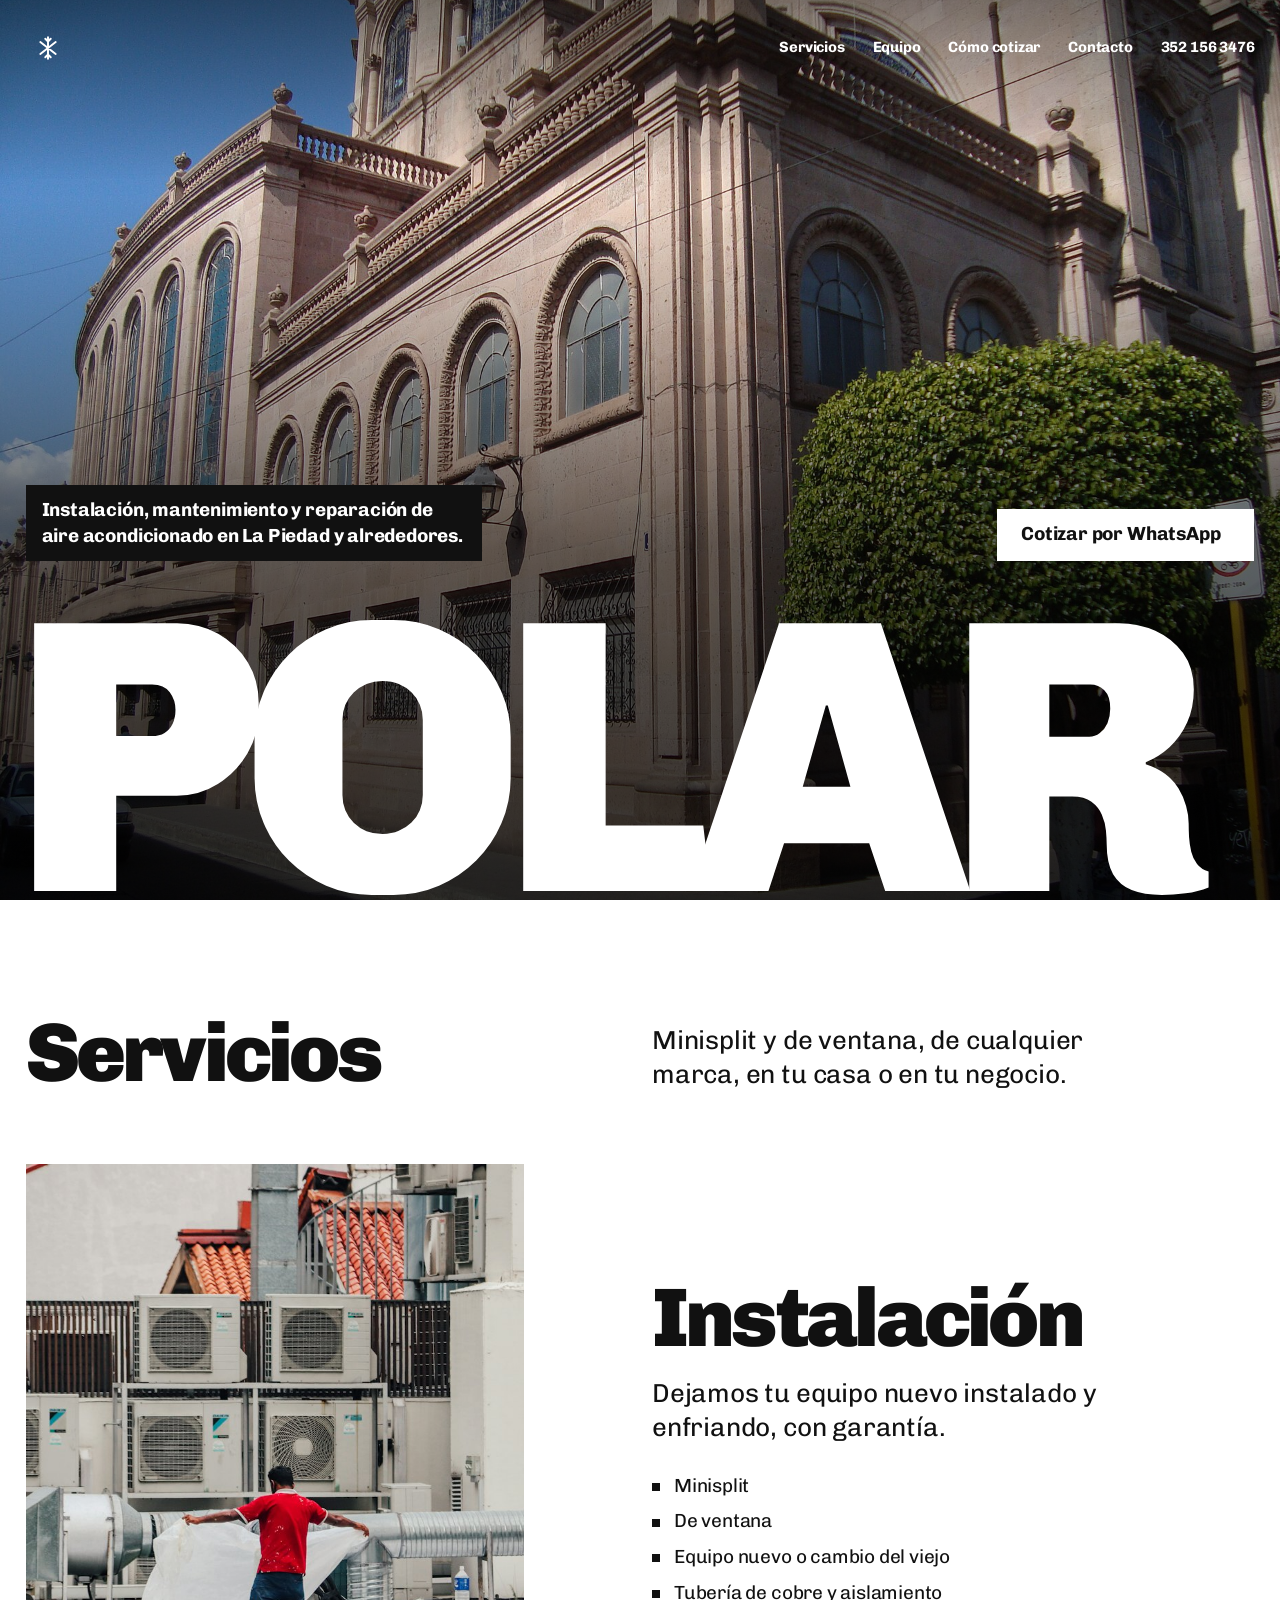
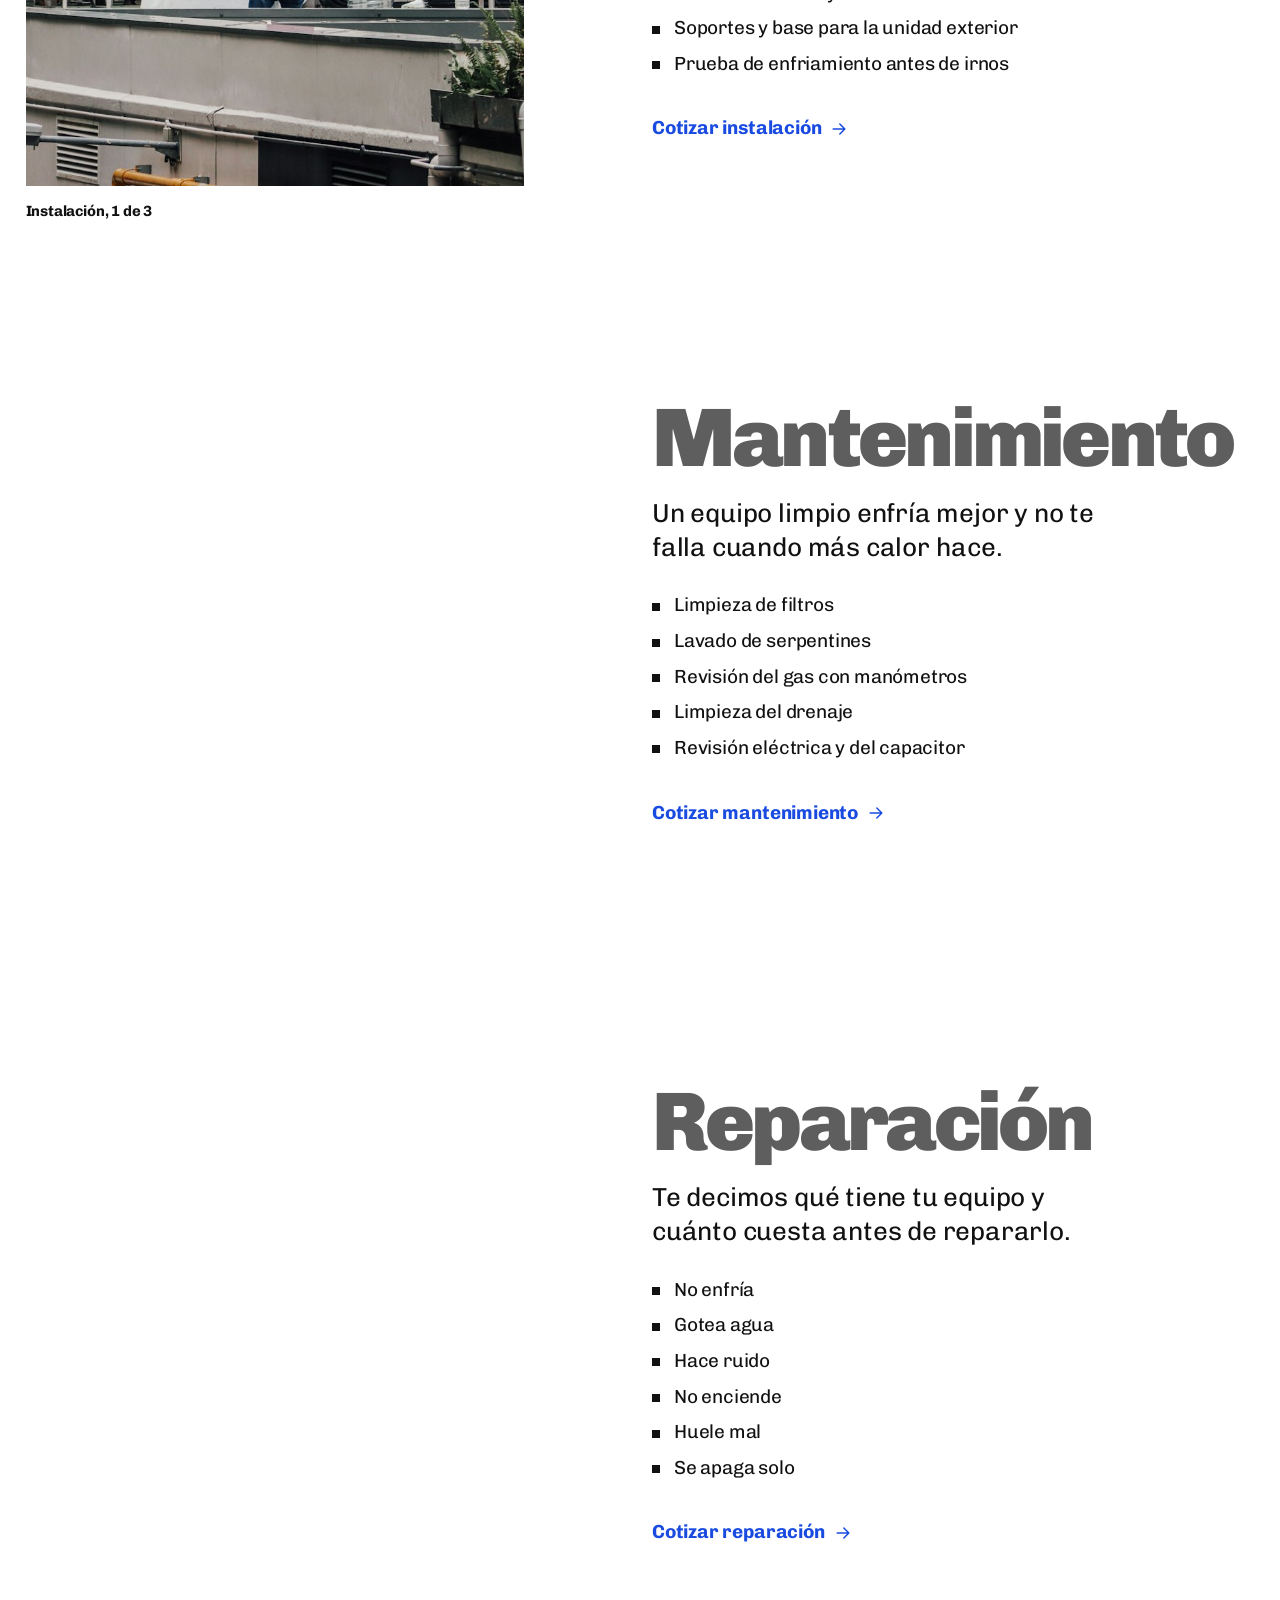
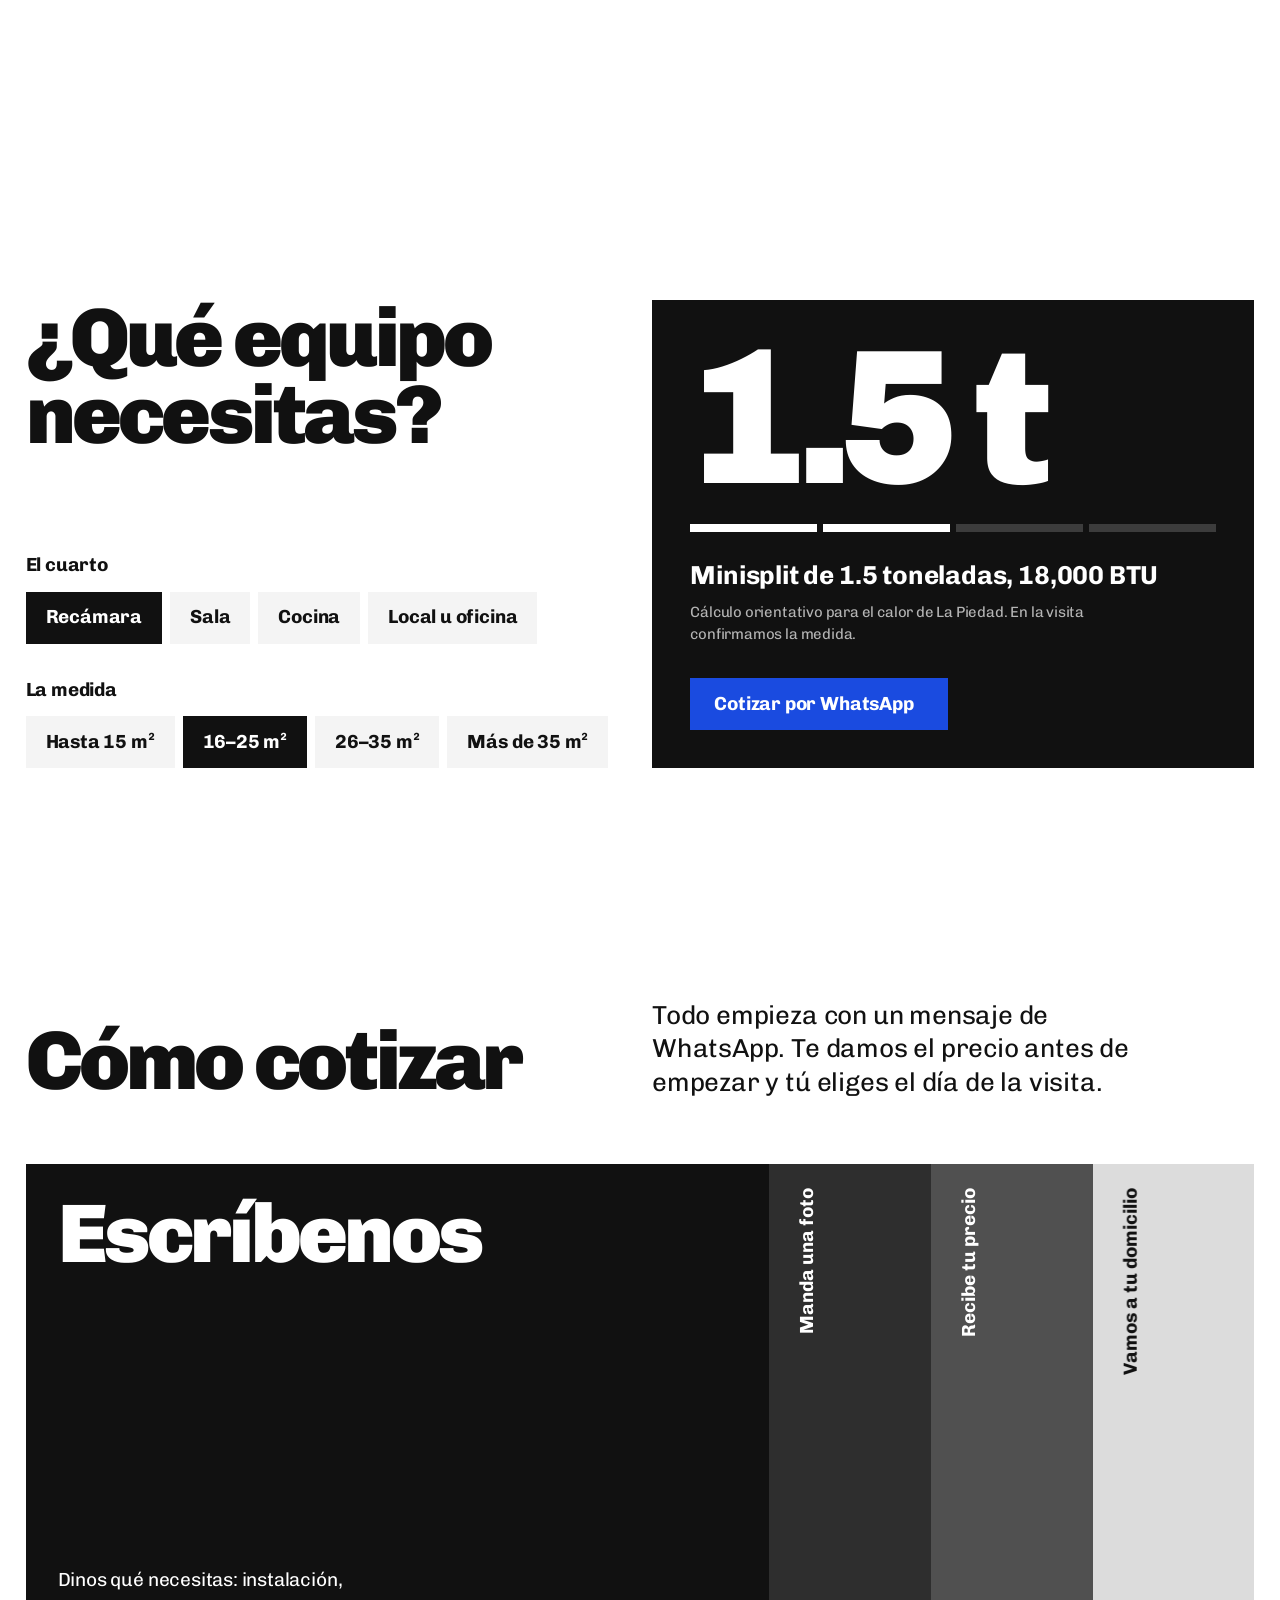
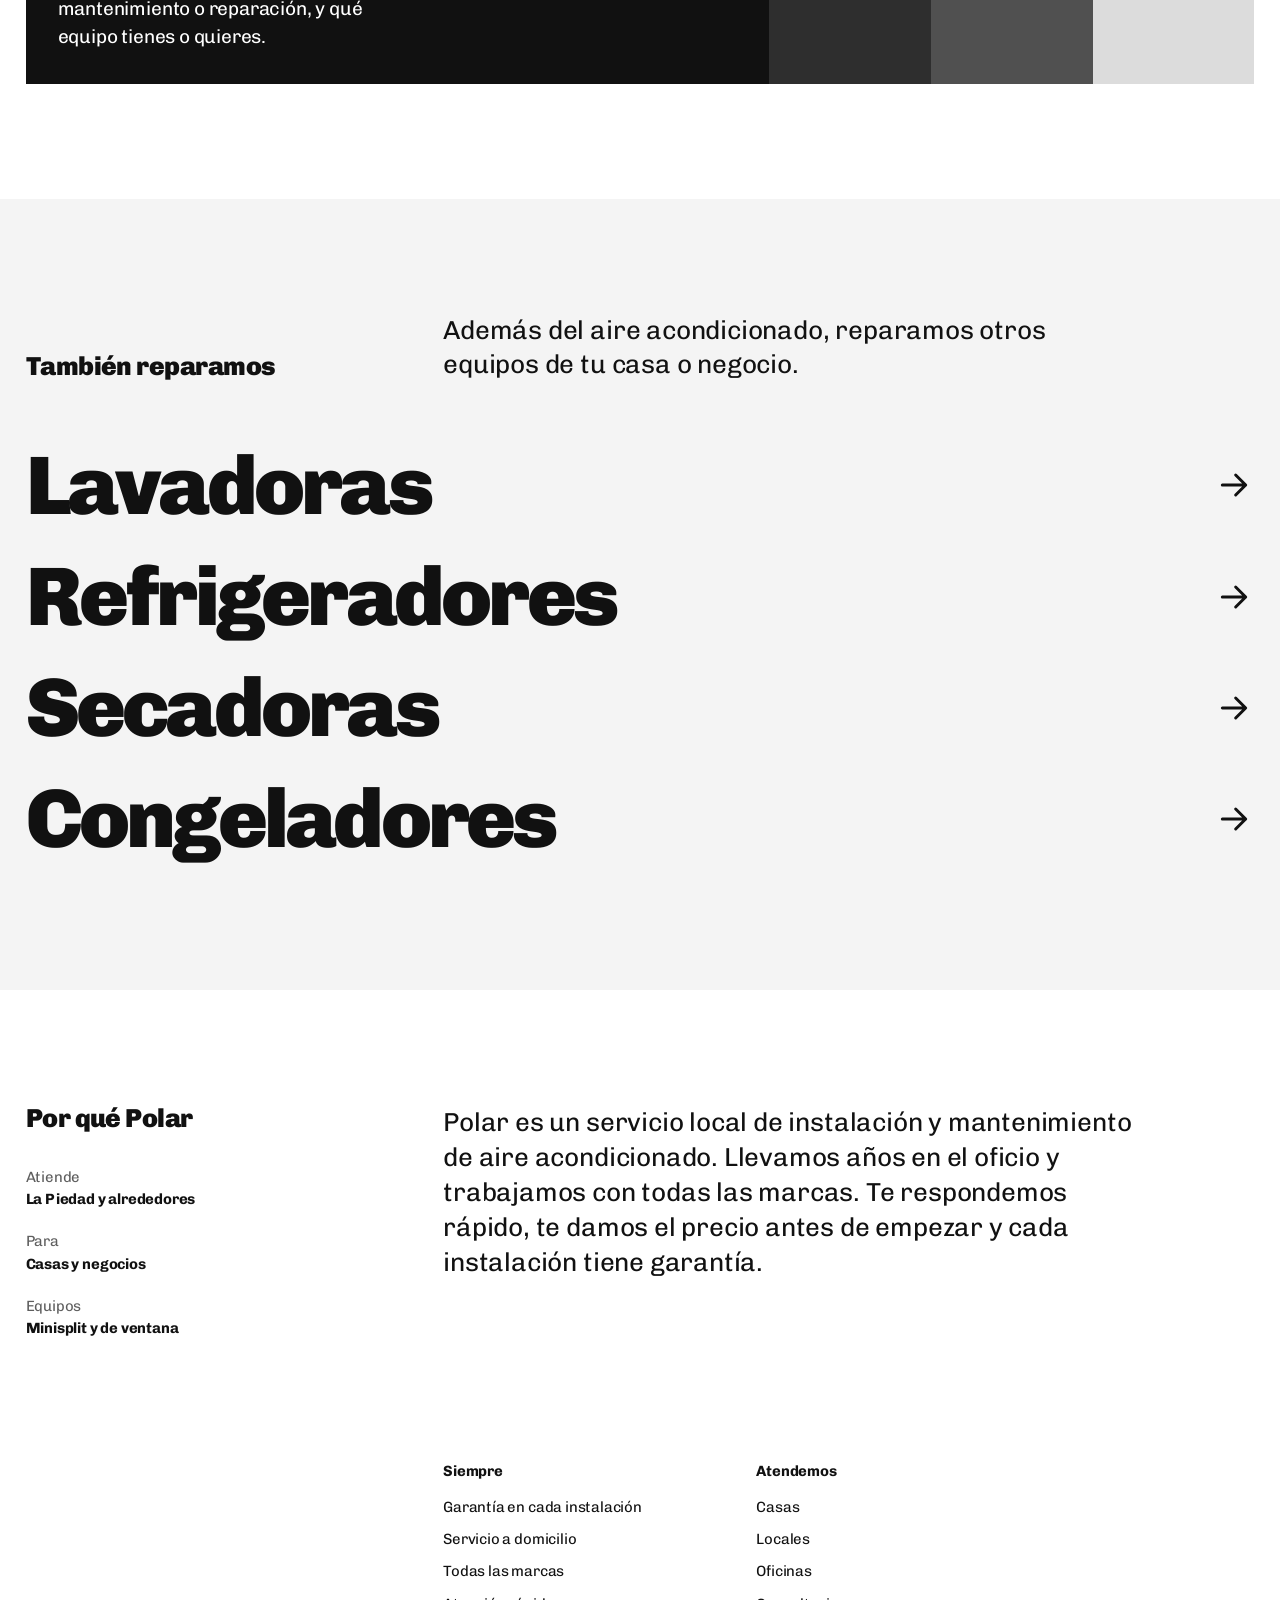
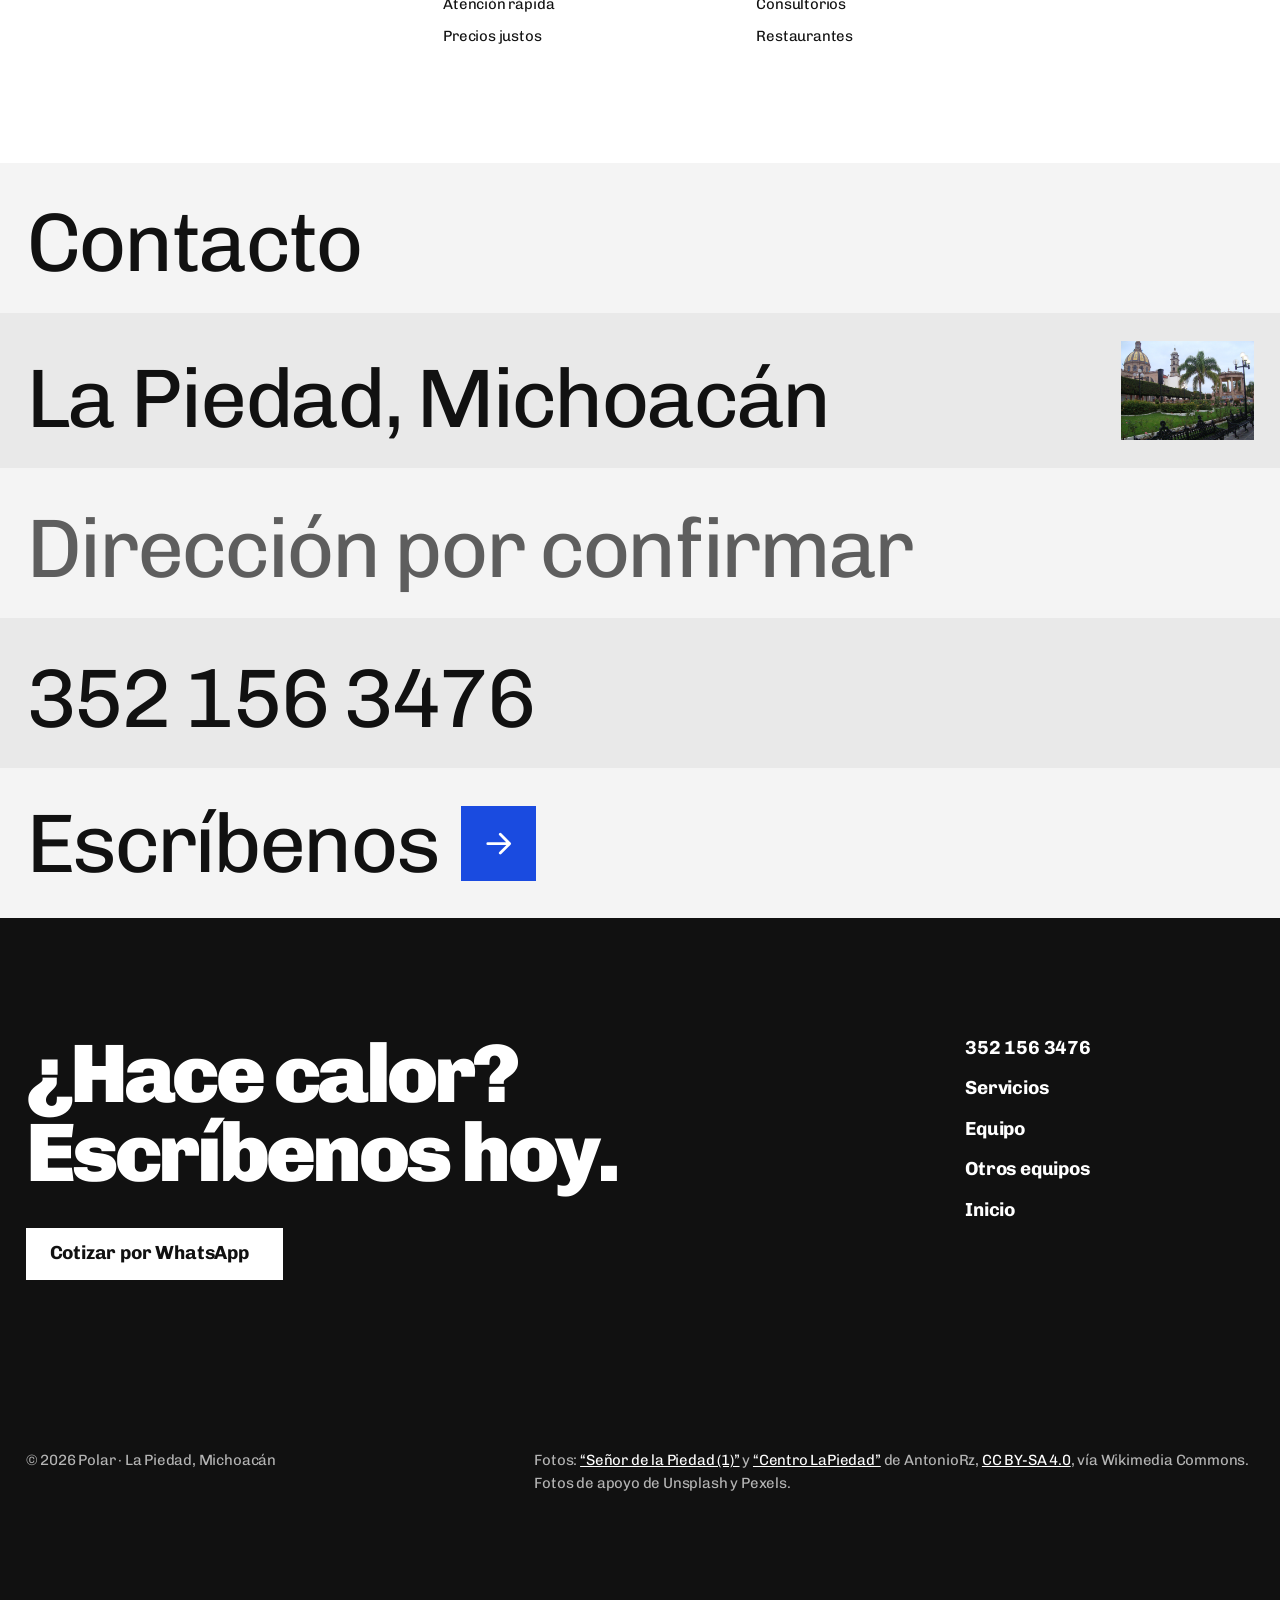
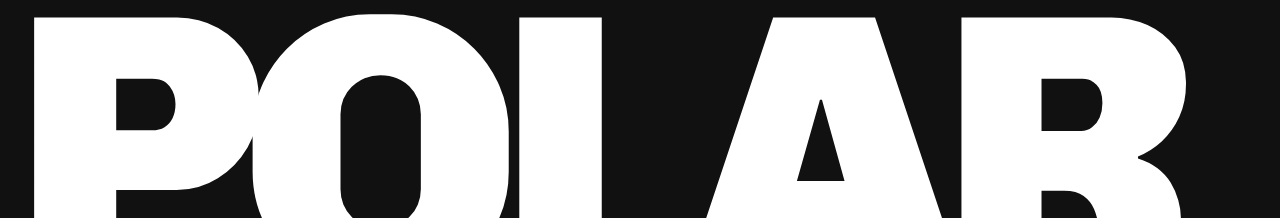
==== commit 1f0e3eca: "Agrega menú animado, servicios con scroll, galería y otros equipos - Barra fija con la sección activ" ====
--- a/index.html
+++ b/index.html
@@ -6,6 +6,7 @@
   <title>Polar · Aire acondicionado en La Piedad</title>
   <meta name="description" content="Polar: instalación, mantenimiento y reparación de aire acondicionado en La Piedad, Michoacán y alrededores. Cotiza por WhatsApp al 352 156 3476.">
   <meta name="theme-color" content="#111111">
+  <link rel="icon" href="data:image/svg+xml,%3Csvg xmlns='http://www.w3.org/2000/svg' viewBox='0 0 24 24'%3E%3Crect width='24' height='24' fill='%23111'/%3E%3Cpath d='M12 4v16M5.5 8l13 8M18.5 8l-13 8' stroke='%23fff' stroke-width='2' stroke-linecap='round'/%3E%3C/svg%3E">
 
   <link rel="preconnect" href="https://fonts.googleapis.com">
   <link rel="preconnect" href="https://fonts.gstatic.com" crossorigin>
@@ -30,8 +31,9 @@
 
       <button class="menu-toggle" type="button" aria-expanded="false" aria-controls="menu">Menú</button>
 
-      <ul class="links" id="menu">
+      <ul class="links">
         <li><a href="#servicios">Servicios</a></li>
+        <li data-nav="trabajos"><a href="#trabajos">Trabajos</a></li>
         <li><a href="#equipo">Equipo</a></li>
         <li><a href="#cotizar">Cómo cotizar</a></li>
         <li><a href="#contacto">Contacto</a></li>
@@ -50,73 +52,128 @@
     </div>
   </header>
 
+  <!-- Barra fija: arriba en escritorio, abajo en el teléfono (a la mano del pulgar) -->
+  <div class="bar" id="bar" aria-label="Accesos rápidos">
+    <a href="#inicio" class="bar-name">Polar</a>
+    <nav class="bar-links" aria-label="Secciones">
+      <a href="#servicios">Servicios</a>
+      <a href="#trabajos" data-nav="trabajos">Trabajos</a>
+      <a href="#equipo">Equipo</a>
+      <a href="#cotizar">Cómo cotizar</a>
+      <a href="#contacto">Contacto</a>
+    </nav>
+    <button class="bar-menu menu-toggle" type="button" aria-expanded="false" aria-controls="menu">Menú</button>
+    <a class="btn btn--accent bar-action" href="https://wa.me/523521563476?text=Hola%20Polar%2C%20me%20gustar%C3%ADa%20cotizar%20un%20servicio%20de%20aire%20acondicionado." target="_blank" rel="noopener">
+      Cotizar por WhatsApp<span class="sr-only"> (se abre en WhatsApp)</span>
+    </a>
+  </div>
+
+  <!-- Menú a pantalla completa -->
+  <div class="menu-panel" id="menu" role="dialog" aria-modal="true" aria-label="Menú" hidden>
+    <div class="menu-top">
+      <span class="menu-name">Polar</span>
+      <button class="menu-close" type="button">Cerrar</button>
+    </div>
+    <ul class="menu-links">
+      <li><a href="#servicios">Servicios</a></li>
+      <li data-nav="trabajos"><a href="#trabajos">Trabajos</a></li>
+      <li><a href="#equipo">Equipo</a></li>
+      <li><a href="#cotizar">Cómo cotizar</a></li>
+      <li><a href="#otros">Otros equipos</a></li>
+      <li><a href="#contacto">Contacto</a></li>
+    </ul>
+    <div class="menu-foot">
+      <a class="menu-tel" href="tel:+523521563476">352 156 3476</a>
+      <a class="btn btn--accent" href="https://wa.me/523521563476?text=Hola%20Polar%2C%20me%20gustar%C3%ADa%20cotizar%20un%20servicio%20de%20aire%20acondicionado." target="_blank" rel="noopener">
+        Cotizar por WhatsApp<span class="sr-only"> (se abre en WhatsApp)</span>
+      </a>
+    </div>
+  </div>
+
   <main id="contenido">
-    <!-- ---------- Servicios: índice en tres columnas ---------- -->
+    <!-- ---------- Servicios: la foto se queda, los servicios pasan ---------- -->
     <section class="section services" id="servicios" aria-labelledby="servicios-titulo">
-      <h2 id="servicios-titulo" class="small-head rise">Servicios</h2>
-
-      <div class="index">
-        <div class="group rise">
-          <h3><a href="https://wa.me/523521563476?text=Hola%20Polar%2C%20me%20gustar%C3%ADa%20cotizar%20la%20instalaci%C3%B3n%20de%20un%20aire%20acondicionado." target="_blank" rel="noopener">Instalación</a></h3>
-          <ul>
-            <li tabindex="0" data-note="Equipos de muro, de una a dos toneladas, en recámaras, salas y locales.">Minisplit</li>
-            <li tabindex="0" data-note="Colocación en ventana o en muro, con su marco y sellado.">De ventana</li>
-            <li tabindex="0" data-note="Instalamos el equipo que compraste o te decimos cuál conviene.">Equipo nuevo</li>
-            <li tabindex="0" data-note="Retiramos el equipo viejo e instalamos el nuevo en el mismo lugar.">Cambio de equipo</li>
-            <li tabindex="0" data-note="Tubería de cobre con su aislamiento, del equipo a la condensadora.">Tubería y aislamiento</li>
-            <li tabindex="0" data-note="Base o soportes firmes para la unidad exterior.">Soportes y base</li>
-            <li tabindex="0" data-note="Antes de irnos probamos que el equipo enfríe bien.">Prueba de enfriamiento</li>
-          </ul>
-          <p class="sum">Dejamos tu equipo nuevo instalado y enfriando, con garantía.</p>
-        </div>
-
-        <div class="group rise">
-          <h3><a href="https://wa.me/523521563476?text=Hola%20Polar%2C%20me%20gustar%C3%ADa%20cotizar%20el%20mantenimiento%20de%20un%20aire%20acondicionado." target="_blank" rel="noopener">Mantenimiento</a></h3>
-          <ul>
-            <li tabindex="0" data-note="Filtros limpios: el aire sale más frío y más limpio.">Limpieza de filtros</li>
-            <li tabindex="0" data-note="Lavado de los serpentines de la unidad interior y exterior.">Lavado de serpentines</li>
-            <li tabindex="0" data-note="Revisamos la presión del gas refrigerante con manómetros.">Revisión de gas</li>
-            <li tabindex="0" data-note="Destapamos y limpiamos la salida del agua para que no gotee.">Drenaje</li>
-            <li tabindex="0" data-note="Revisamos cables, conexiones y el capacitor.">Revisión eléctrica</li>
-            <li tabindex="0" data-note="Para casas y negocios que usan el aire todo el día.">Equipos de uso diario</li>
-          </ul>
-          <p class="sum">Un equipo limpio enfría mejor y no te falla cuando más calor hace.</p>
-        </div>
-
-        <div class="group rise">
-          <h3><a href="https://wa.me/523521563476?text=Hola%20Polar%2C%20me%20gustar%C3%ADa%20cotizar%20la%20reparaci%C3%B3n%20de%20un%20aire%20acondicionado." target="_blank" rel="noopener">Reparación</a></h3>
-          <ul>
-            <li tabindex="0" data-note="Revisamos gas, filtros y compresor para encontrar la causa.">No enfría</li>
-            <li tabindex="0" data-note="Casi siempre es el drenaje o la instalación; lo corregimos.">Gotea agua</li>
-            <li tabindex="0" data-note="Ruidos del ventilador, del compresor o de piezas sueltas.">Hace ruido</li>
-            <li tabindex="0" data-note="Revisamos la parte eléctrica y la tarjeta del equipo.">No enciende</li>
-            <li tabindex="0" data-note="Suele ser suciedad acumulada; se resuelve con limpieza.">Huele mal</li>
-            <li tabindex="0" data-note="Puede ser el capacitor, el gas o un sensor.">Se apaga solo</li>
-          </ul>
-          <p class="sum">Te decimos qué tiene tu equipo y cuánto cuesta antes de repararlo.</p>
-        </div>
-
-        <p class="note" aria-live="polite" id="service-note">Equipos de muro, de una a dos toneladas, en recámaras, salas y locales.</p>
-      </div>
-    </section>
-
-    <!-- ---------- Fotos del oficio ---------- -->
-    <section class="photo-run" aria-label="Trabajo en equipos de aire acondicionado">
-      <figure class="rise">
-        <img src="assets/img/servicio-mantenimiento.jpg" width="1200" height="900" loading="lazy"
-             alt="Técnico conectando un manómetro a una unidad exterior de aire acondicionado">
-      </figure>
-      <figure class="rise">
-        <img src="assets/img/servicio-reparacion.jpg" width="1200" height="900" loading="lazy"
-             alt="Unidad exterior de aire acondicionado con el sol de la tarde">
-      </figure>
+      <div class="services-head">
+        <h2 id="servicios-titulo" class="head rise">Servicios</h2>
+        <p class="rise">Minisplit y de ventana, de cualquier marca, en tu casa o en tu negocio.</p>
+      </div>
+
+      <div class="story">
+        <figure class="story-media">
+          <div class="story-pics">
+            <img class="is-on" src="assets/img/servicio-instalacion.jpg" width="1200" height="900" loading="lazy"
+                 alt="Dos técnicos trabajando junto a unidades de aire acondicionado en una azotea">
+            <img src="assets/img/servicio-mantenimiento.jpg" width="1200" height="900" loading="lazy"
+                 alt="Técnico conectando un manómetro a una unidad exterior de aire acondicionado">
+            <img src="assets/img/servicio-reparacion.jpg" width="1200" height="900" loading="lazy"
+                 alt="Unidad exterior de aire acondicionado con el sol de la tarde">
+          </div>
+          <figcaption class="story-count" aria-hidden="true">Instalación, 1 de 3</figcaption>
+        </figure>
+
+        <ol class="story-list">
+        <li class="story-item" data-i="0">
+          <img class="story-inline" src="assets/img/servicio-instalacion.jpg" width="1200" height="900" loading="lazy" alt="Dos técnicos trabajando junto a unidades de aire acondicionado en una azotea">
+          <h3 class="story-title">Instalación</h3>
+          <p class="story-sum">Dejamos tu equipo nuevo instalado y enfriando, con garantía.</p>
+          <ul class="story-points">
+              <li>Minisplit</li>
+              <li>De ventana</li>
+              <li>Equipo nuevo o cambio del viejo</li>
+              <li>Tubería de cobre y aislamiento</li>
+              <li>Soportes y base para la unidad exterior</li>
+              <li>Prueba de enfriamiento antes de irnos</li>
+          </ul>
+          <a class="story-link" href="https://wa.me/523521563476?text=Hola%20Polar%2C%20me%20gustar%C3%ADa%20cotizar%20la%20instalaci%C3%B3n%20de%20un%20aire%20acondicionado." target="_blank" rel="noopener">Cotizar instalación <svg class="arrow" viewBox="0 0 24 24" width="20" height="20" aria-hidden="true"><path d="M5 12h14M13 6l6 6-6 6"/></svg></a>
+        </li>
+        <li class="story-item" data-i="1">
+          <img class="story-inline" src="assets/img/servicio-mantenimiento.jpg" width="1200" height="900" loading="lazy" alt="Técnico conectando un manómetro a una unidad exterior de aire acondicionado">
+          <h3 class="story-title">Mantenimiento</h3>
+          <p class="story-sum">Un equipo limpio enfría mejor y no te falla cuando más calor hace.</p>
+          <ul class="story-points">
+              <li>Limpieza de filtros</li>
+              <li>Lavado de serpentines</li>
+              <li>Revisión del gas con manómetros</li>
+              <li>Limpieza del drenaje</li>
+              <li>Revisión eléctrica y del capacitor</li>
+          </ul>
+          <a class="story-link" href="https://wa.me/523521563476?text=Hola%20Polar%2C%20me%20gustar%C3%ADa%20cotizar%20el%20mantenimiento%20de%20un%20aire%20acondicionado." target="_blank" rel="noopener">Cotizar mantenimiento <svg class="arrow" viewBox="0 0 24 24" width="20" height="20" aria-hidden="true"><path d="M5 12h14M13 6l6 6-6 6"/></svg></a>
+        </li>
+        <li class="story-item" data-i="2">
+          <img class="story-inline" src="assets/img/servicio-reparacion.jpg" width="1200" height="900" loading="lazy" alt="Unidad exterior de aire acondicionado con el sol de la tarde">
+          <h3 class="story-title">Reparación</h3>
+          <p class="story-sum">Te decimos qué tiene tu equipo y cuánto cuesta antes de repararlo.</p>
+          <ul class="story-points">
+              <li>No enfría</li>
+              <li>Gotea agua</li>
+              <li>Hace ruido</li>
+              <li>No enciende</li>
+              <li>Huele mal</li>
+              <li>Se apaga solo</li>
+          </ul>
+          <a class="story-link" href="https://wa.me/523521563476?text=Hola%20Polar%2C%20me%20gustar%C3%ADa%20cotizar%20la%20reparaci%C3%B3n%20de%20un%20aire%20acondicionado." target="_blank" rel="noopener">Cotizar reparación <svg class="arrow" viewBox="0 0 24 24" width="20" height="20" aria-hidden="true"><path d="M5 12h14M13 6l6 6-6 6"/></svg></a>
+        </li>
+        </ol>
+      </div>
+    </section>
+
+    <!-- ---------- Trabajos realizados: galería ----------
+         Las fotos se agregan en assets/trabajos/fotos.json (ver assets/trabajos/LEEME.md).
+         Si la lista está vacía, la sección no se muestra en el sitio publicado. -->
+    <section class="section works" id="trabajos" aria-labelledby="trabajos-titulo" data-gallery>
+      <div class="works-head">
+        <h2 id="trabajos-titulo" class="head rise">Trabajos realizados</h2>
+        <p class="rise">Instalaciones y mantenimientos que hemos hecho en La Piedad y alrededores.</p>
+      </div>
+
+      <ul class="works-grid" id="works-grid" aria-label="Fotos de trabajos realizados"></ul>
     </section>
 
     <!-- ---------- Equipo: lo vivo ---------- -->
     <section class="section sizer" id="equipo" aria-labelledby="equipo-titulo">
+      <h2 id="equipo-titulo" class="head sizer-title rise">¿Qué equipo necesitas?</h2>
+
       <div class="sizer-copy">
-        <h2 id="equipo-titulo" class="head rise">¿Qué equipo necesitas?</h2>
-
         <form class="sizer-form rise" id="sizer" aria-label="Calcular el equipo">
           <fieldset>
             <legend>El cuarto</legend>
@@ -141,7 +198,8 @@
       </div>
 
       <div class="sizer-result" aria-live="polite">
-        <p class="result-big" id="result-big">1.5&nbsp;t</p>
+        <p class="result-big"><span class="result-num" id="result-big">1.5&nbsp;t</span></p>
+        <div class="meter" aria-hidden="true"><i class="is-on"></i><i class="is-on"></i><i></i><i></i></div>
         <p class="result-line" id="result-line">Minisplit de 1.5 toneladas, 18,000 BTU</p>
         <p class="result-note">Cálculo orientativo para el calor de La Piedad. En la visita confirmamos la medida.</p>
         <a class="btn btn--accent" id="sizer-btn" href="https://wa.me/523521563476?text=Hola%20Polar%2C%20me%20gustar%C3%ADa%20cotizar%20la%20instalaci%C3%B3n%20de%20un%20aire%20acondicionado." target="_blank" rel="noopener">
@@ -170,7 +228,7 @@
           <div class="stage-body" id="stage-2" hidden>
             <h3>Manda una foto</h3>
             <p>Una foto del equipo o del lugar donde lo quieres nos ayuda a cotizar más exacto.</p>
-            <img src="assets/img/confort-termostato.jpg" width="1400" height="933" loading="lazy"
+            <img class="stage-img" src="assets/img/confort-termostato.jpg" width="1400" height="933" loading="lazy"
                  alt="Mano ajustando el control de un equipo en la pared">
           </div>
         </li>
@@ -186,11 +244,25 @@
           <div class="stage-body" id="stage-4" hidden>
             <h3>Vamos a tu domicilio</h3>
             <p>Llegamos a tu casa o negocio en La Piedad y alrededores, el día que te acomode.</p>
-            <img src="assets/img/servicio-instalacion.jpg" width="1200" height="900" loading="lazy"
+            <img class="stage-img" src="assets/img/servicio-instalacion.jpg" width="1200" height="900" loading="lazy"
                  alt="Dos técnicos trabajando junto a unidades de aire acondicionado en una azotea">
           </div>
         </li>
       </ol>
+    </section>
+
+    <!-- ---------- Otros equipos ---------- -->
+    <section class="section extras" id="otros" aria-labelledby="otros-titulo">
+      <div class="extras-head">
+        <h2 id="otros-titulo" class="small-head rise">También reparamos</h2>
+        <p class="rise">Además del aire acondicionado, reparamos otros equipos de tu casa o negocio.</p>
+      </div>
+      <ul class="extras-list">
+        <li class="line"><a href="https://wa.me/523521563476?text=Hola%20Polar%2C%20necesito%20reparar%20mi%20lavadora." target="_blank" rel="noopener"><span class="extra-word">Lavadoras</span><svg class="arrow" viewBox="0 0 24 24" width="40" height="40" aria-hidden="true"><path d="M5 12h14M13 6l6 6-6 6"/></svg><span class="sr-only"> (se abre en WhatsApp)</span></a></li>
+        <li class="line"><a href="https://wa.me/523521563476?text=Hola%20Polar%2C%20necesito%20reparar%20mi%20refrigerador." target="_blank" rel="noopener"><span class="extra-word">Refrigeradores</span><svg class="arrow" viewBox="0 0 24 24" width="40" height="40" aria-hidden="true"><path d="M5 12h14M13 6l6 6-6 6"/></svg><span class="sr-only"> (se abre en WhatsApp)</span></a></li>
+        <li class="line"><a href="https://wa.me/523521563476?text=Hola%20Polar%2C%20necesito%20reparar%20mi%20secadora." target="_blank" rel="noopener"><span class="extra-word">Secadoras</span><svg class="arrow" viewBox="0 0 24 24" width="40" height="40" aria-hidden="true"><path d="M5 12h14M13 6l6 6-6 6"/></svg><span class="sr-only"> (se abre en WhatsApp)</span></a></li>
+        <li class="line"><a href="https://wa.me/523521563476?text=Hola%20Polar%2C%20necesito%20reparar%20un%20congelador." target="_blank" rel="noopener"><span class="extra-word">Congeladores</span><svg class="arrow" viewBox="0 0 24 24" width="40" height="40" aria-hidden="true"><path d="M5 12h14M13 6l6 6-6 6"/></svg><span class="sr-only"> (se abre en WhatsApp)</span></a></li>
+      </ul>
     </section>
 
     <!-- ---------- Por qué Polar ---------- -->
@@ -268,6 +340,7 @@
         <li><a href="tel:+523521563476">352 156 3476</a></li>
         <li><a href="#servicios">Servicios</a></li>
         <li><a href="#equipo">Equipo</a></li>
+        <li><a href="#otros">Otros equipos</a></li>
         <li><a href="#inicio">Inicio</a></li>
       </ul>
     </div>
--- a/styles.css
+++ b/styles.css
@@ -31,9 +31,13 @@
   /* Retícula */
   --m: clamp(20px, 2vw, 32px);
   --gap: 24px;
-  --section: clamp(112px, 12vw, 192px);
+  --section: clamp(88px, 9vw, 144px);
 
   --ease: cubic-bezier(0.22, 1, 0.36, 1);
+  --ease-expo: cubic-bezier(0.16, 1, 0.3, 1);
+  --ease-in-out: cubic-bezier(0.76, 0, 0.24, 1);
+  --ease-soft: cubic-bezier(0.33, 1, 0.68, 1);
+  --bar-h: 68px;
 }
 
 *,
@@ -185,8 +189,8 @@
   content: "";
   position: absolute;
   inset: auto 0 0;
-  height: 70%;
-  background: linear-gradient(to top, rgb(0 0 0 / 0.72), rgb(0 0 0 / 0.35) 55%, rgb(0 0 0 / 0)); /* taste-skill-ignore: scrim neutral sobre la foto */
+  height: 78%;
+  background: linear-gradient(to top, rgb(0 0 0 / 0.78), rgb(0 0 0 / 0.6) 50%, rgb(0 0 0 / 0)); /* taste-skill-ignore: scrim neutral sobre la foto */ /* taste-skill-ignore: scrim neutral sobre la foto */
   pointer-events: none;
 }
 
@@ -250,12 +254,16 @@
   display: grid;
   grid-template-columns: minmax(0, 1fr) auto;
   align-items: end;
-  gap: 20px var(--gap);
+  gap: 40px var(--gap);
   padding: 0 var(--m) 34px;
 }
 
+/* Placa negra: la frase se lee sobre cualquier foto del inicio */
 .hero-line {
-  max-width: 34ch;
+  justify-self: start;
+  max-width: 38ch;
+  padding: 12px 16px;
+  background: var(--field);
   font-size: max(1.125rem, var(--step-body));
   font-weight: 700;
   line-height: 1.35;
@@ -272,6 +280,156 @@
   white-space: nowrap;
 }
 
+/* ---------- Barra fija ---------- */
+
+.bar {
+  position: fixed;
+  inset: 0 0 auto;
+  z-index: 20;
+  display: flex;
+  align-items: center;
+  gap: 28px;
+  min-height: var(--bar-h);
+  padding: 10px var(--m);
+  background: var(--field);
+  color: var(--field-ink);
+  transform: translateY(-100%);
+  transition: transform 420ms var(--ease-in-out);
+}
+
+.bar.is-shown { transform: none; }
+
+.bar-name {
+  font-size: var(--step-lead);
+  font-weight: 900;
+  letter-spacing: -0.04em;
+  text-decoration: none;
+  text-transform: uppercase;
+}
+
+.bar-links {
+  display: flex;
+  gap: 24px;
+  margin-left: auto;
+  font-size: var(--step-small);
+  font-weight: 700;
+}
+
+.bar-links a {
+  position: relative;
+  padding: 8px 0;
+  color: var(--field-muted);
+  text-decoration: none;
+  transition: color 180ms ease;
+}
+
+/* La línea bajo el enlace crece desde la izquierda; marca dónde estás */
+.bar-links a::after {
+  content: "";
+  position: absolute;
+  left: 0;
+  right: 0;
+  bottom: 2px;
+  height: 2px;
+  background: currentColor;
+  transform: scaleX(0);
+  transform-origin: left;
+  transition: transform 320ms var(--ease);
+}
+
+.bar-links a[aria-current="true"] { color: var(--field-ink); }
+.bar-links a[aria-current="true"]::after { transform: scaleX(1); }
+
+@media (hover: hover) and (pointer: fine) {
+  .bar-links a:hover { color: var(--field-ink); }
+  .bar-links a:hover::after { transform: scaleX(1); }
+}
+
+.bar-action { min-height: 46px; padding: 0 20px; font-size: var(--step-small); }
+
+.bar-menu { display: none; }
+
+.menu-panel {
+  position: fixed;
+  inset: 0;
+  z-index: 40;
+  display: flex;
+  flex-direction: column;
+  gap: 32px;
+  padding: var(--m);
+  overflow-y: auto;
+  background: var(--field);
+  color: var(--field-ink);
+  clip-path: inset(0 0 100% 0);
+  transition: clip-path 520ms var(--ease-in-out);
+}
+
+.menu-panel[hidden] { display: none; }
+.menu-panel.is-open { clip-path: inset(0); }
+
+.menu-top {
+  display: flex;
+  align-items: center;
+  justify-content: space-between;
+}
+
+.menu-name {
+  font-size: var(--step-lead);
+  font-weight: 900;
+  letter-spacing: -0.04em;
+  text-transform: uppercase;
+}
+
+.menu-close {
+  min-height: 44px;
+  padding: 0 4px;
+  border: 0;
+  background: none;
+  color: inherit;
+  font: inherit;
+  font-weight: 700;
+  cursor: pointer;
+}
+
+.menu-links { margin-block: auto; }
+.menu-links li { overflow: hidden; }
+
+.menu-links a {
+  display: inline-block;
+  padding: 4px 0;
+  font-size: var(--step-head);
+  font-weight: 900;
+  line-height: 1;
+  letter-spacing: -0.045em;
+  text-decoration: none;
+  transform: translateY(105%);
+  transition: transform 700ms var(--ease-expo);
+  transition-delay: calc(var(--k, 0) * 70ms + 180ms);
+}
+
+.menu-panel.is-open .menu-links a { transform: none; }
+
+@media (hover: hover) and (pointer: fine) {
+  .menu-panel.is-open .menu-links a:hover { transform: translateX(14px); transition-delay: 0ms; }
+}
+
+.menu-foot {
+  display: flex;
+  flex-wrap: wrap;
+  align-items: center;
+  justify-content: space-between;
+  gap: 16px 24px;
+}
+
+.menu-tel {
+  font-size: var(--step-lead);
+  font-weight: 700;
+  font-variant-numeric: tabular-nums;
+  text-decoration: none;
+}
+
+body.menu-is-open { overflow: hidden; }
+
 /* ---------- Secciones ---------- */
 
 .section {
@@ -292,75 +450,222 @@
   letter-spacing: -0.045em;
 }
 
-/* Servicios: índice */
-
-.services { padding-block: calc(var(--section) + 4vh); }
-
-.index {
+/* Servicios: la foto se queda, los servicios pasan */
+
+.services-head,
+.works-head,
+.extras-head {
+  display: grid;
+  grid-template-columns: repeat(12, minmax(0, 1fr));
+  gap: 20px var(--gap);
+  align-items: end;
+}
+
+.services-head h2 { grid-column: 1 / span 5; }
+
+.services-head p,
+.works-head p,
+.extras-head p {
+  font-size: var(--step-lead);
+  line-height: 1.3;
+}
+
+.services-head p { grid-column: 7 / span 5; }
+
+.story {
   display: grid;
   grid-template-columns: repeat(12, minmax(0, 1fr));
   gap: var(--gap);
-  margin-top: 96px;
-}
-
-.group { grid-column: span 3; }
-.group:nth-child(1) { grid-column: 1 / span 3; }
-.group:nth-child(2) { grid-column: 4 / span 3; }
-.group:nth-child(3) { grid-column: 7 / span 3; }
-
-.group h3 {
-  margin-bottom: 1.25em;
-  font-size: var(--step-body);
-  font-weight: 700;
-  letter-spacing: -0.01em;
-}
-
-.group h3 a {
+  margin-top: 72px;
+}
+
+.story-media {
+  grid-column: 1 / span 5;
+  align-self: start;
+  position: sticky;
+  top: calc(var(--bar-h) + 24px);
+}
+
+.story-pics {
+  position: relative;
+  aspect-ratio: 4 / 5;
+  max-height: calc(100svh - var(--bar-h) - 96px);
+  overflow: hidden;
+  background: var(--surface);
+}
+
+.story-pics img {
+  position: absolute;
+  inset: 0;
+  width: 100%;
+  height: 100%;
+  object-fit: cover;
+  opacity: 0;
+  transform: scale(1.06);
+  transition:
+    opacity 600ms ease,
+    transform 1400ms var(--ease-soft);
+}
+
+.story-pics img.is-on { opacity: 1; transform: none; }
+
+.story-count {
+  margin-top: 14px;
+  font-size: var(--step-small);
+  font-weight: 700;
+}
+
+.story-list { grid-column: 7 / span 6; }
+
+.story-inline { display: none; }
+
+.story-item {
+  display: flex;
+  flex-direction: column;
+  justify-content: center;
+  min-height: 78svh;
+  padding-block: 48px;
+}
+
+/* El servicio que no lees baja a gris; el que lees queda en tinta completa */
+.js .story-item .story-title { color: var(--muted); transition: color 300ms ease; }
+.js .story-item.is-active .story-title { color: var(--ink); }
+
+.story-title {
+  font-size: var(--step-head);
+  font-weight: 900;
+  line-height: 0.92;
+  letter-spacing: -0.045em;
+}
+
+.story-sum {
+  margin-top: 20px;
+  max-width: 30ch;
+  font-size: var(--step-lead);
+  line-height: 1.3;
+}
+
+.story-points {
+  display: grid;
+  gap: 10px;
+  margin-top: 28px;
+}
+
+.story-points li {
+  position: relative;
+  padding-left: 22px;
+  line-height: 1.35;
+}
+
+.story-points li::before {
+  content: "";
+  position: absolute;
+  left: 0;
+  top: 0.55em;
+  width: 8px;
+  height: 8px;
+  background: var(--ink);
+}
+
+/* Los puntos llegan uno por uno la primera vez que el servicio se ve */
+.js .story-points li {
+  opacity: 0;
+  transform: translateY(12px);
+  transition:
+    opacity 500ms var(--ease),
+    transform 500ms var(--ease);
+  transition-delay: calc(var(--k, 0) * 60ms + 120ms);
+}
+
+.js .story-item.is-seen .story-points li { opacity: 1; transform: none; }
+
+.story-link,
+.extras-list a {
   text-decoration: none;
-  text-underline-offset: 5px;
-}
+}
+
+.story-link {
+  display: inline-flex;
+  align-items: center;
+  gap: 8px;
+  align-self: flex-start;
+  margin-top: 32px;
+  padding: 6px 0;
+  color: var(--accent);
+  font-weight: 700;
+}
+
+.arrow { transition: transform 320ms var(--ease); }
 
 @media (hover: hover) and (pointer: fine) {
-  .group h3 a:hover { color: var(--accent); text-decoration: underline; }
-}
-
-.group li {
-  padding: 2px 0;
+  .story-link:hover { color: var(--accent-hover); }
+  .story-link:hover .arrow { transform: translateX(6px); }
+}
+
+/* Trabajos realizados: galería que se desliza */
+
+.works-head h2 { grid-column: 1 / span 6; }
+.works-head p { grid-column: 7 / span 5; }
+
+.works-grid {
+  display: grid;
+  grid-template-columns: repeat(4, minmax(0, 1fr));
+  gap: 40px var(--gap);
+  margin-top: 56px;
+}
+
+
+.work figure { margin: 0; }
+
+.work-frame {
+  position: relative;
+  aspect-ratio: 4 / 5;
+  overflow: hidden;
+  background: var(--surface);
+}
+
+.work-frame img {
+  width: 100%;
+  height: 100%;
+  object-fit: cover;
+  transition: transform 700ms var(--ease-soft);
+}
+
+@media (hover: hover) and (pointer: fine) {
+  .work:hover .work-frame img { transform: scale(1.04); }
+}
+
+.work figcaption {
+  margin-top: 12px;
+  font-size: var(--step-small);
+  font-weight: 700;
+}
+
+/* Las fotos se abren de arriba hacia abajo al entrar */
+.js .work-frame {
+  clip-path: inset(0 0 100% 0);
+  transition: clip-path 1100ms var(--ease-in-out);
+  transition-delay: calc(var(--k, 0) * 90ms);
+}
+
+.js .work.is-in .work-frame { clip-path: inset(0); }
+
+/* Espacio de foto pendiente: solo se ve al trabajar en local */
+.work.is-empty img { display: none; }
+
+.work.is-empty .work-frame::after {
+  content: "Tu foto aquí";
+  position: absolute;
+  inset: 0;
+  display: grid;
+  place-items: center;
   color: var(--muted);
-  line-height: 1.3;
-  cursor: default;
-  transition: color 160ms ease;
-}
-
-.group li:hover,
-.group li:focus-visible,
-.group li.is-active { color: var(--ink); }
-
-.group li:focus-visible { outline-offset: 2px; }
-
-.sum { display: none; }
-
-.note {
-  grid-column: 10 / span 3;
-  grid-row: 1;
-  color: var(--ink);
-  line-height: 1.3;
-}
-
-/* Fotos del oficio */
-
-.photo-run {
-  display: grid;
-  grid-template-columns: repeat(2, minmax(0, 1fr));
-  gap: var(--gap);
-  padding: 0 var(--m);
-}
-
-.photo-run img {
-  width: 100%;
-  aspect-ratio: 4 / 3;
-  object-fit: cover;
-}
+  font-size: var(--step-small);
+  font-weight: 700;
+}
+
+.works.is-hidden,
+[data-nav].is-hidden { display: none; }
 
 /* Equipo: el cálculo */
 
@@ -371,12 +676,12 @@
   align-items: end;
 }
 
-.sizer-copy { grid-column: 1 / span 6; }
+.sizer-title { grid-column: 1 / span 6; grid-row: 1; align-self: start; }
+.sizer-copy { grid-column: 1 / span 6; grid-row: 2; }
 
 .sizer-form {
   display: grid;
   gap: 32px;
-  margin-top: 56px;
 }
 
 .sizer-form fieldset {
@@ -434,6 +739,8 @@
 /* El resultado se lee como la pantalla del control: negro, cifra grande */
 .sizer-result {
   grid-column: 7 / span 6;
+  grid-row: 1 / span 2;
+  align-self: end;
   padding: clamp(28px, 3vw, 48px);
   background: var(--field);
   color: var(--field-ink);
@@ -450,7 +757,25 @@
   white-space: nowrap;
 }
 
-.result-big.is-changing { animation: settle 420ms var(--ease); }
+.result-big { overflow: hidden; }
+.result-num { display: inline-block; }
+
+/* Medidor de capacidad: un tramo por cada nivel */
+.meter {
+  display: grid;
+  grid-template-columns: repeat(4, minmax(0, 1fr));
+  gap: 6px;
+  margin-top: 28px;
+}
+
+.meter i {
+  height: 8px;
+  background: rgb(255 255 255 / 0.18);
+  transition: background-color 300ms ease;
+  transition-delay: calc(var(--k, 0) * 60ms);
+}
+
+.meter i.is-on { background: var(--field-ink); }
 
 @keyframes settle {
   from { opacity: 0.2; transform: translateY(14px); }
@@ -533,8 +858,11 @@
 
 .stage-tab:focus-visible { outline-offset: -6px; }
 
+.stage-tab { transition: background-color 180ms ease; }
+
 @media (hover: hover) and (pointer: fine) {
-  .stage:not(.is-open) .stage-tab:hover { text-decoration: underline; text-underline-offset: 6px; }
+  .stage:not(.is-open) .stage-tab:hover { background: rgb(255 255 255 / 0.08); }
+  .stage:nth-child(4):not(.is-open) .stage-tab:hover { background: rgb(0 0 0 / 0.05); }
 }
 
 .stage.is-open .stage-tab { display: none; }
@@ -574,7 +902,73 @@
   object-fit: cover;
 }
 
-.stage.is-open .stage-body { animation: settle 450ms var(--ease); }
+/* Al abrir: el título sube, luego el texto, y la foto se descubre */
+.stage.is-open .stage-body h3 { animation: lift 700ms var(--ease-expo) both; }
+.stage.is-open .stage-body p { animation: lift 700ms var(--ease-expo) 120ms both; }
+.stage.is-open .stage-img { animation: shutter 1000ms var(--ease-in-out) 80ms both; }
+
+@keyframes shutter {
+  from { clip-path: inset(0 0 100% 0); }
+  to { clip-path: inset(0); }
+}
+
+/* Otros equipos: palabras grandes que suben */
+
+.extras { background: var(--surface); }
+
+.extras-head h2 { grid-column: 1 / span 4; }
+.extras-head p { grid-column: 5 / span 6; }
+
+.extras-list { margin-top: 48px; }
+
+.extras-list .line { overflow: hidden; }
+
+.extras-list a {
+  position: relative;
+  display: flex;
+  align-items: center;
+  justify-content: space-between;
+  gap: 24px;
+  padding: 14px 0;
+  font-size: var(--step-head);
+  font-weight: 900;
+  line-height: 1;
+  letter-spacing: -0.045em;
+  isolation: isolate;
+  transition: color 200ms ease;
+}
+
+.extras-list .arrow { flex: none; }
+
+/* Al pasar el cursor, la fila se llena de izquierda a derecha */
+.extras-list a::before {
+  content: "";
+  position: absolute;
+  inset: 0 calc(var(--m) * -1);
+  z-index: -1;
+  background: var(--ink);
+  transform: scaleX(0);
+  transform-origin: left;
+  transition: transform 420ms var(--ease-in-out);
+}
+
+@media (hover: hover) and (pointer: fine) {
+  .extras-list a:hover { color: var(--bg); }
+  .extras-list a:hover::before { transform: scaleX(1); }
+  .extras-list a:hover .arrow { transform: translateX(-8px); }
+}
+
+.extras-list a:focus-visible { outline-offset: -3px; }
+
+.js .extras-list .line a {
+  transform: translateY(100%);
+  transition:
+    transform 900ms var(--ease-expo),
+    color 200ms ease;
+  transition-delay: calc(var(--k, 0) * 90ms), 0ms;
+}
+
+.js .extras-list .line.is-in a { transform: none; }
 
 /* Por qué Polar */
 
@@ -630,7 +1024,7 @@
   justify-content: space-between;
   gap: 24px;
   min-height: 150px;
-  padding: 0 var(--m) 24px;
+  padding: 28px var(--m);
   font-size: var(--step-head);
   font-weight: 400;
   line-height: 1;
@@ -775,26 +1169,57 @@
   .js .monument,
   .js .hero-line,
   .js .hero-action,
-  .stage.is-open .stage-body,
-  .result-big.is-changing {
+  .js .story-points li,
+  .js .extras-list .line a,
+  .stage.is-open .stage-body h3,
+  .stage.is-open .stage-body p,
+  .menu-links a {
     opacity: 1;
     transform: none;
     transition: none;
     animation: none;
   }
 
-  .stage { transition: none; }
+  .js .work-frame,
+  .stage.is-open .stage-img,
+  .menu-panel {
+    clip-path: none;
+    transition: none;
+    animation: none;
+  }
+
+  .stage,
+  .bar,
+  .story-pics img { transition: none; }
 }
 
 /* ---------- Tablet ---------- */
 
 @media (max-width: 1023px) {
-  .index { grid-template-columns: repeat(3, minmax(0, 1fr)); }
-  .group:nth-child(n) { grid-column: auto; }
-  .note { grid-column: 1 / -1; grid-row: auto; }
-
+  .bar-links { display: none; }
+  .bar-action { margin-left: auto; }
+
+  .services-head h2,
+  .services-head p,
+  .works-head h2,
+  .works-head p,
+  .extras-head h2,
+  .extras-head p { grid-column: 1 / -1; }
+  /* Servicios: cada uno con su foto; la foto fija se queda para pantallas grandes */
+  .story { display: block; margin-top: 40px; }
+  .story-media { display: none; }
+  .story-inline { display: block; width: 100%; aspect-ratio: 3 / 2; object-fit: cover; margin-bottom: 28px; }
+  .story-item { min-height: 0; padding-block: 48px; }
+  .js .story-item { opacity: 1; }
+
+  .works-grid { grid-template-columns: repeat(3, minmax(0, 1fr)); }
+
+  /* Equipo: título, resultado y opciones, en ese orden */
+  .sizer-title,
   .sizer-copy,
-  .sizer-result { grid-column: 1 / -1; }
+  .sizer-result { grid-column: 1 / -1; grid-row: auto; }
+  .sizer-result { order: 1; }
+  .sizer-copy { order: 2; }
 
   .steps-intro h2,
   .steps-intro p { grid-column: 1 / -1; }
@@ -802,7 +1227,7 @@
   .stage-body { grid-template-columns: minmax(0, 1fr); }
   .stage-body img { display: none; }
 
-  .sizer { row-gap: 128px; }
+  .sizer { row-gap: 40px; }
 
   .topbar-action { display: inline-flex; min-height: 44px; padding: 0 18px; font-size: var(--step-small); }
   .emblem { margin-right: 0; }
@@ -820,23 +1245,9 @@
   /* En el teléfono el texto corrido se queda en 18px */
   :root { --step-body: 1.125rem; }
 
-  .links {
-    position: absolute;
-    top: calc(100% - 8px);
-    left: var(--m);
-    right: var(--m);
-    display: none;
-    flex-direction: column;
-    gap: 0;
-    padding: 8px 20px;
-    background: var(--field);
-    font-size: var(--step-body);
-  }
-
-  .links.is-open { display: flex; }
-  .links a { display: block; padding: 14px 0; }
-
-  .menu-toggle {
+  .links { display: none; }
+
+    .menu-toggle {
     display: inline-flex;
     align-items: center;
     min-height: 44px;
@@ -855,17 +1266,38 @@
 
   .hero-foot { padding-bottom: 20px; }
 
+  /* Barra compacta: Menú a la izquierda y el botón de cotizar ocupando el resto */
+  :root { --bar-h: 64px; }
+
+  .bar { gap: 12px; padding: 8px var(--m); }
+  .bar-name { display: none; }
+  .bar-menu { display: inline-flex; margin-right: 0; padding: 0 8px; }
+  .bar-action { flex: 1; min-height: 48px; font-size: var(--step-body); }
+
   .services { padding-block: 96px; }
-  .index { grid-template-columns: minmax(0, 1fr); gap: 40px; margin-top: 48px; }
-  .group li { padding: 4px 0; line-height: 1.4; }
-  .group li:not(.is-active) { color: var(--ink); }
-  .sum { display: block; margin-top: 12px; }
-  .note { display: none; }
-
-  .photo-run { grid-template-columns: minmax(0, 1fr); }
-
-  .result-big { font-size: 34vw; }
-  .sizer-result .btn { width: 100%; }
+
+  .story-item { padding-block: 40px 16px; }
+  .story-link { min-height: 44px; }
+
+  .works-grid { grid-template-columns: repeat(2, minmax(0, 1fr)); gap: 28px 12px; margin-top: 40px; }
+
+  .extras-list a { padding: 12px 0; }
+  .extras-list svg { width: 28px; height: 28px; }
+
+  /* Equipo: todo cabe en una pantalla */
+  .sizer { row-gap: 24px; }
+  .sizer-result { padding: 22px 20px 20px; }
+  .result-big { font-size: 25vw; }
+  .meter { margin-top: 16px; }
+  .result-line { margin-top: 16px; }
+  .sizer-result .btn { width: 100%; margin-top: 20px; }
+  .sizer-form { gap: 20px; }
+  .sizer-form legend { margin-bottom: 8px; }
+  .choices { display: grid; grid-template-columns: repeat(2, minmax(0, 1fr)); gap: 6px; }
+  .choices span { width: 100%; min-height: 48px; justify-content: center; padding: 0 8px; }
+
+  .menu-links a { font-size: 13vw; }
+  .menu-foot .btn { width: 100%; }
 
   .accordion { flex-direction: column; height: auto; margin-top: 40px; }
 
@@ -892,7 +1324,7 @@
   .facts dl { grid-template-columns: repeat(2, minmax(0, 1fr)); }
   .about-lists { margin-top: 56px; gap: 16px; }
 
-  .row { min-height: 84px; padding-bottom: 16px; }
+  .row { min-height: 84px; padding-block: 28px; }
 
   .row.row--greet {
     background: var(--accent);
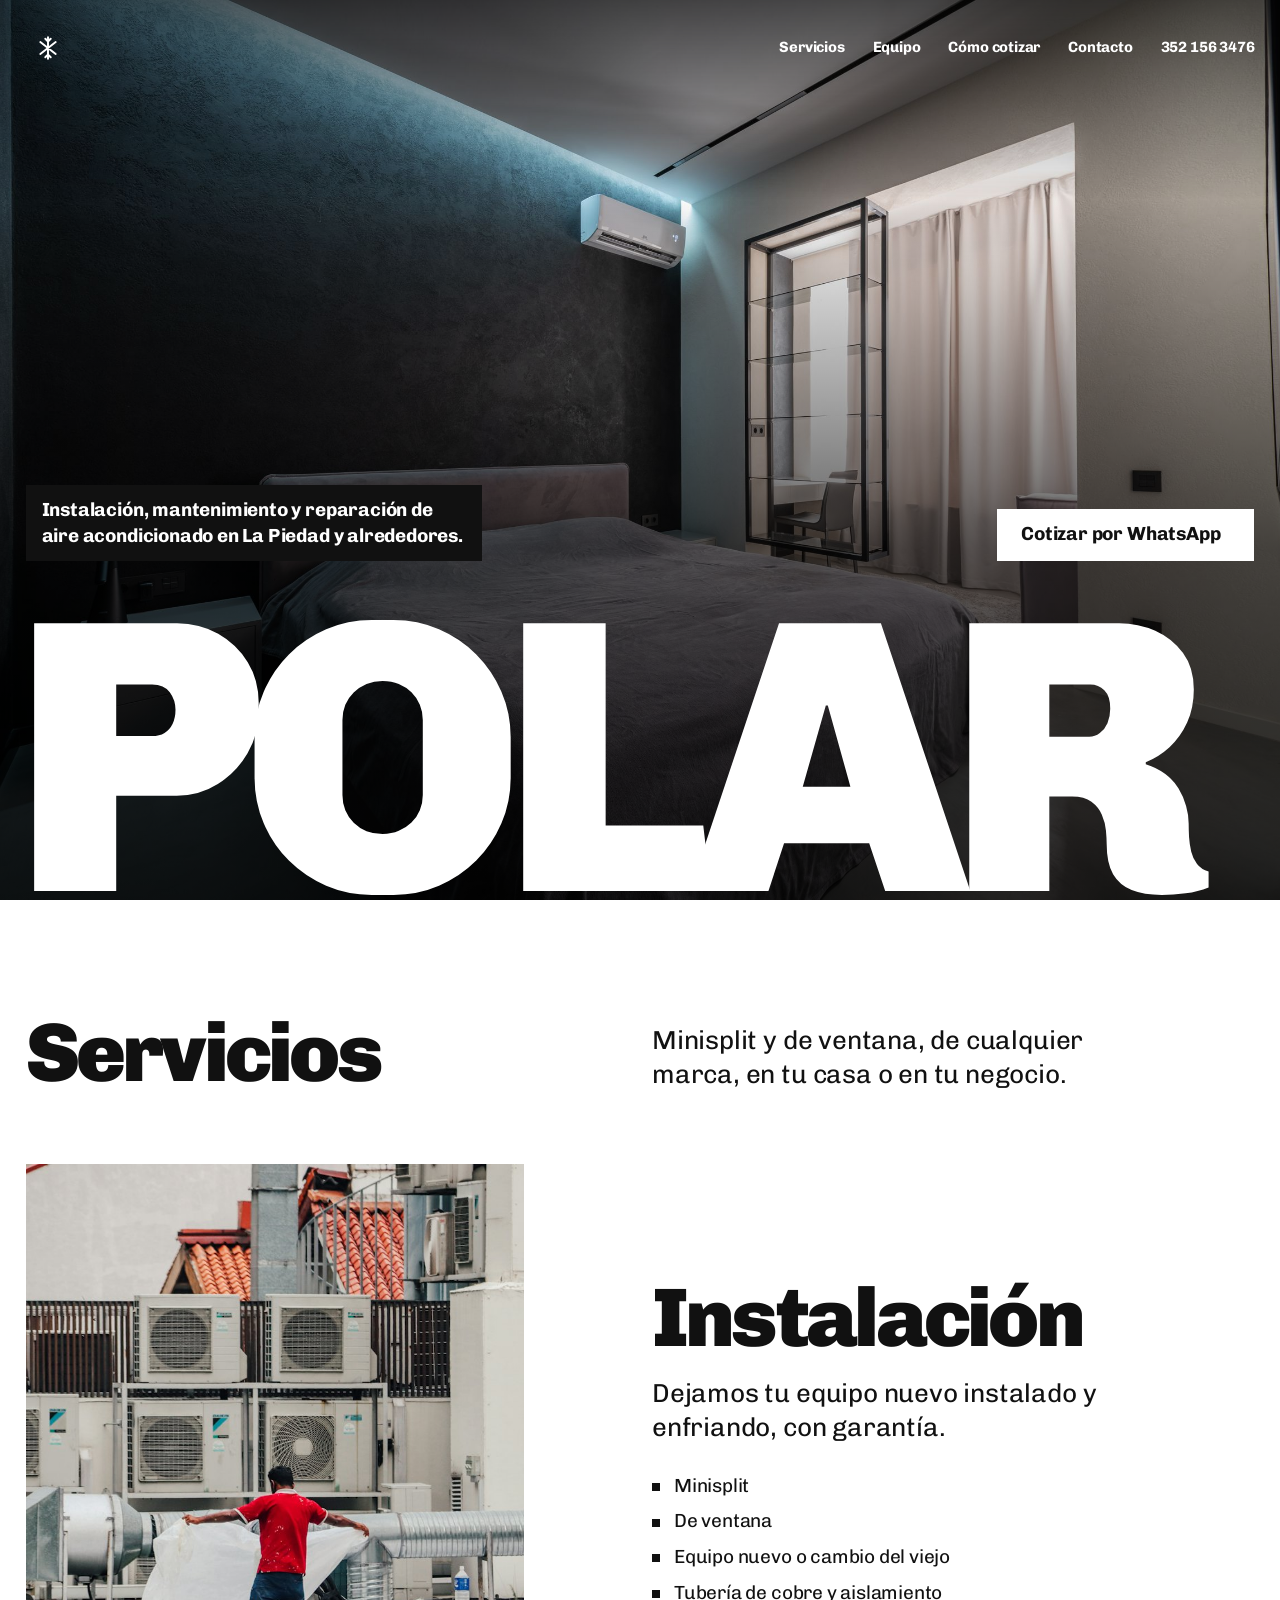
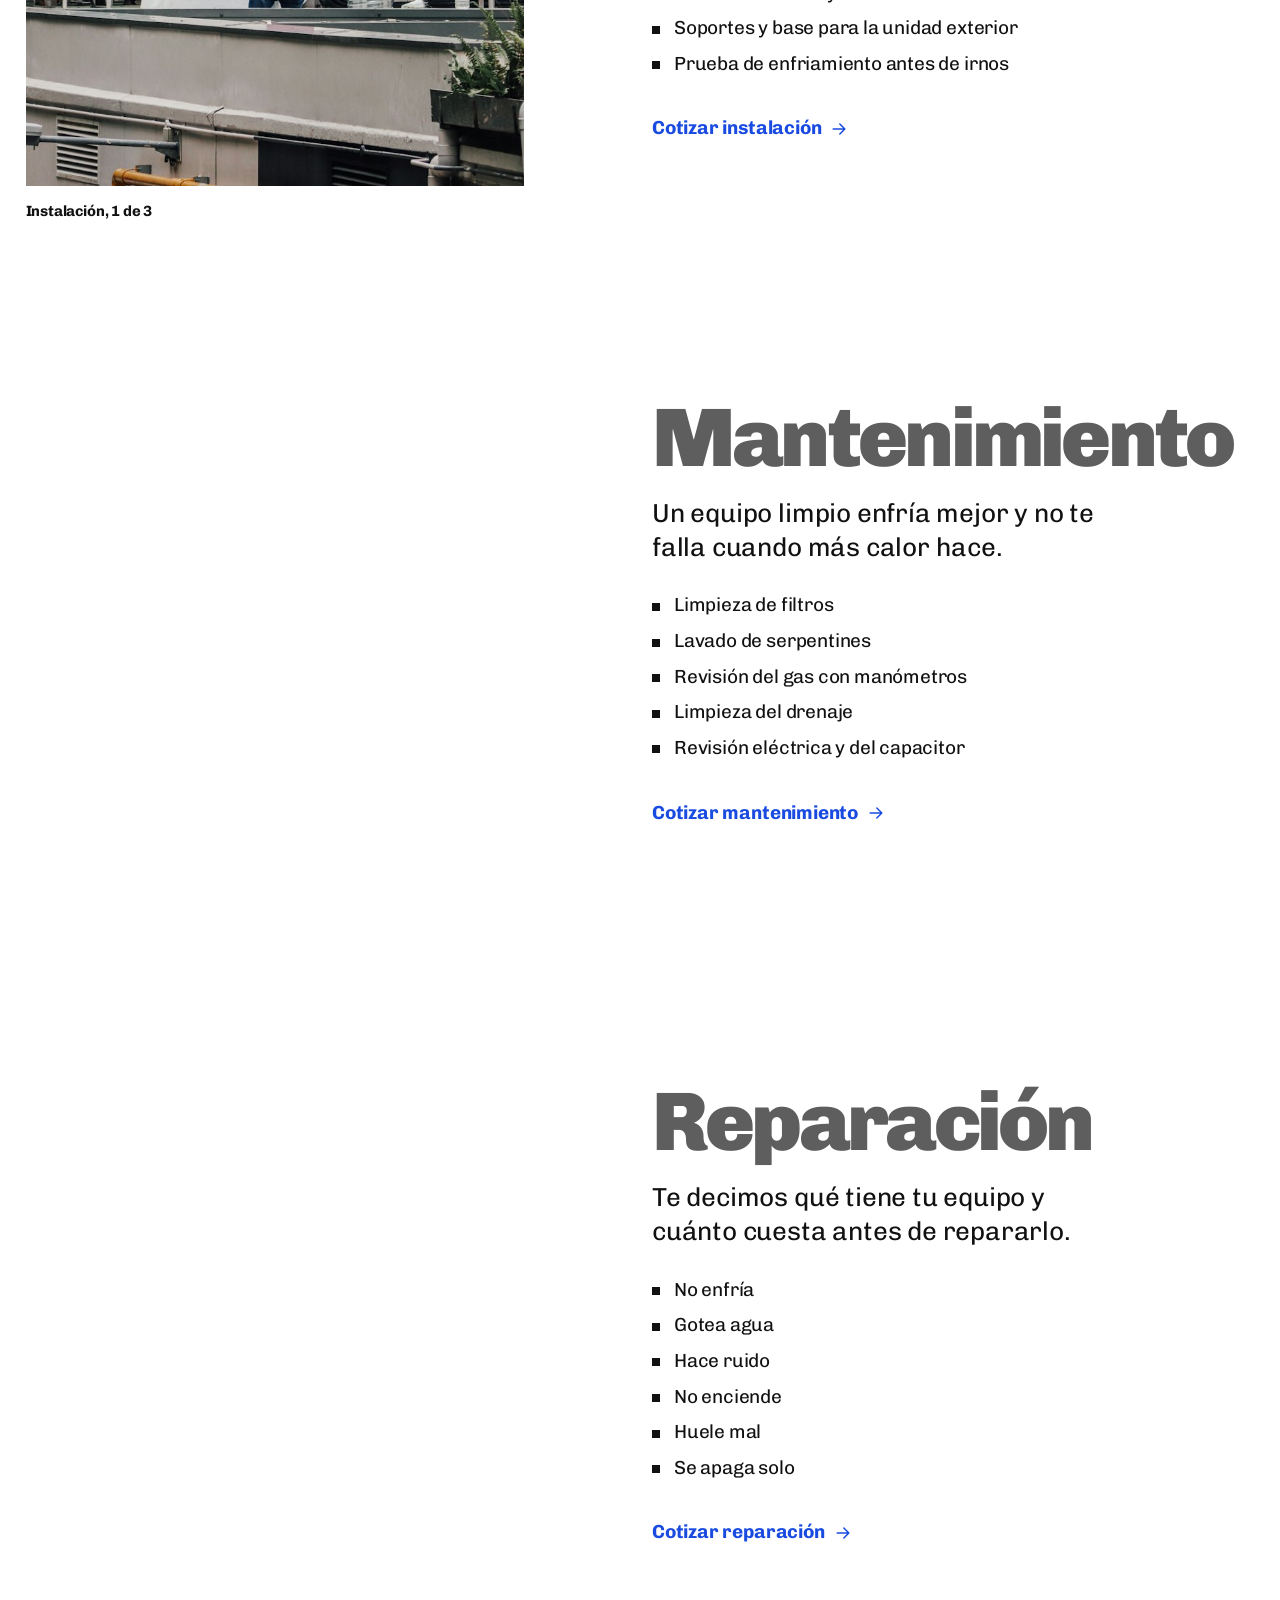
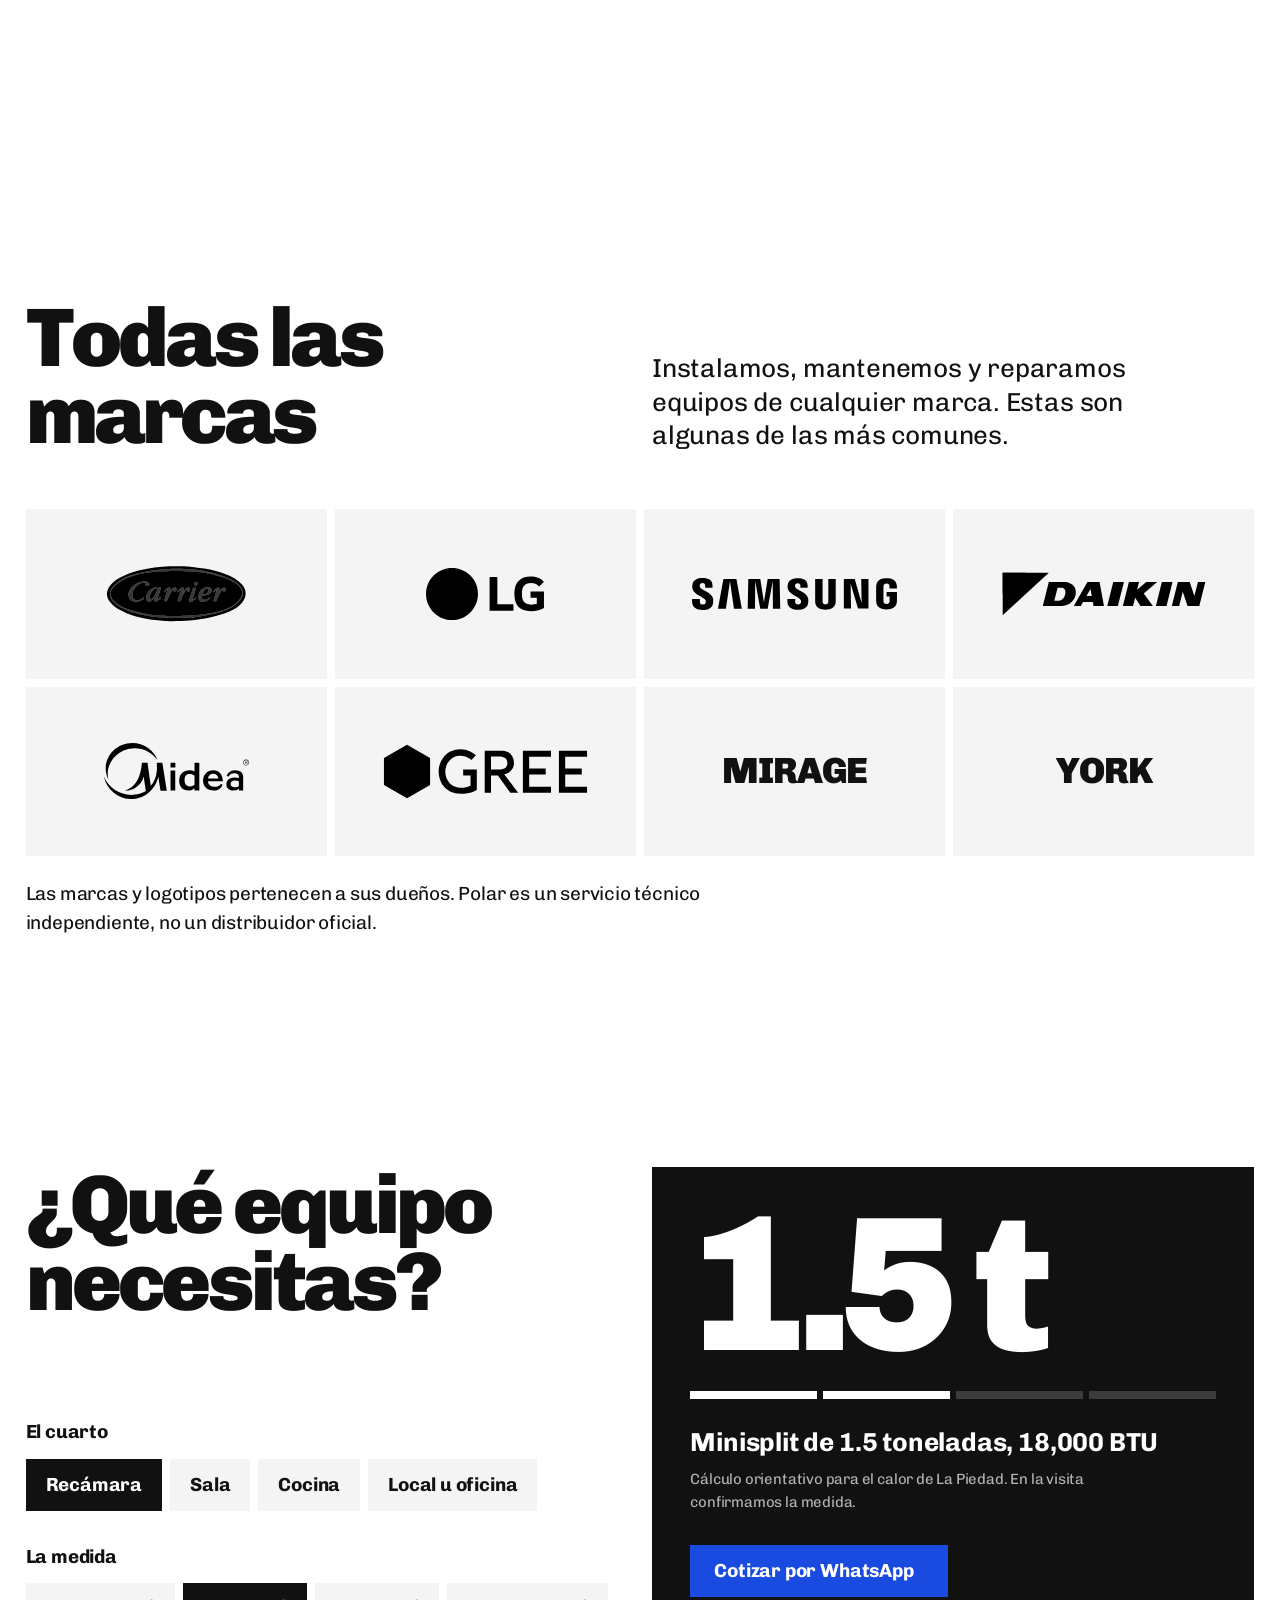
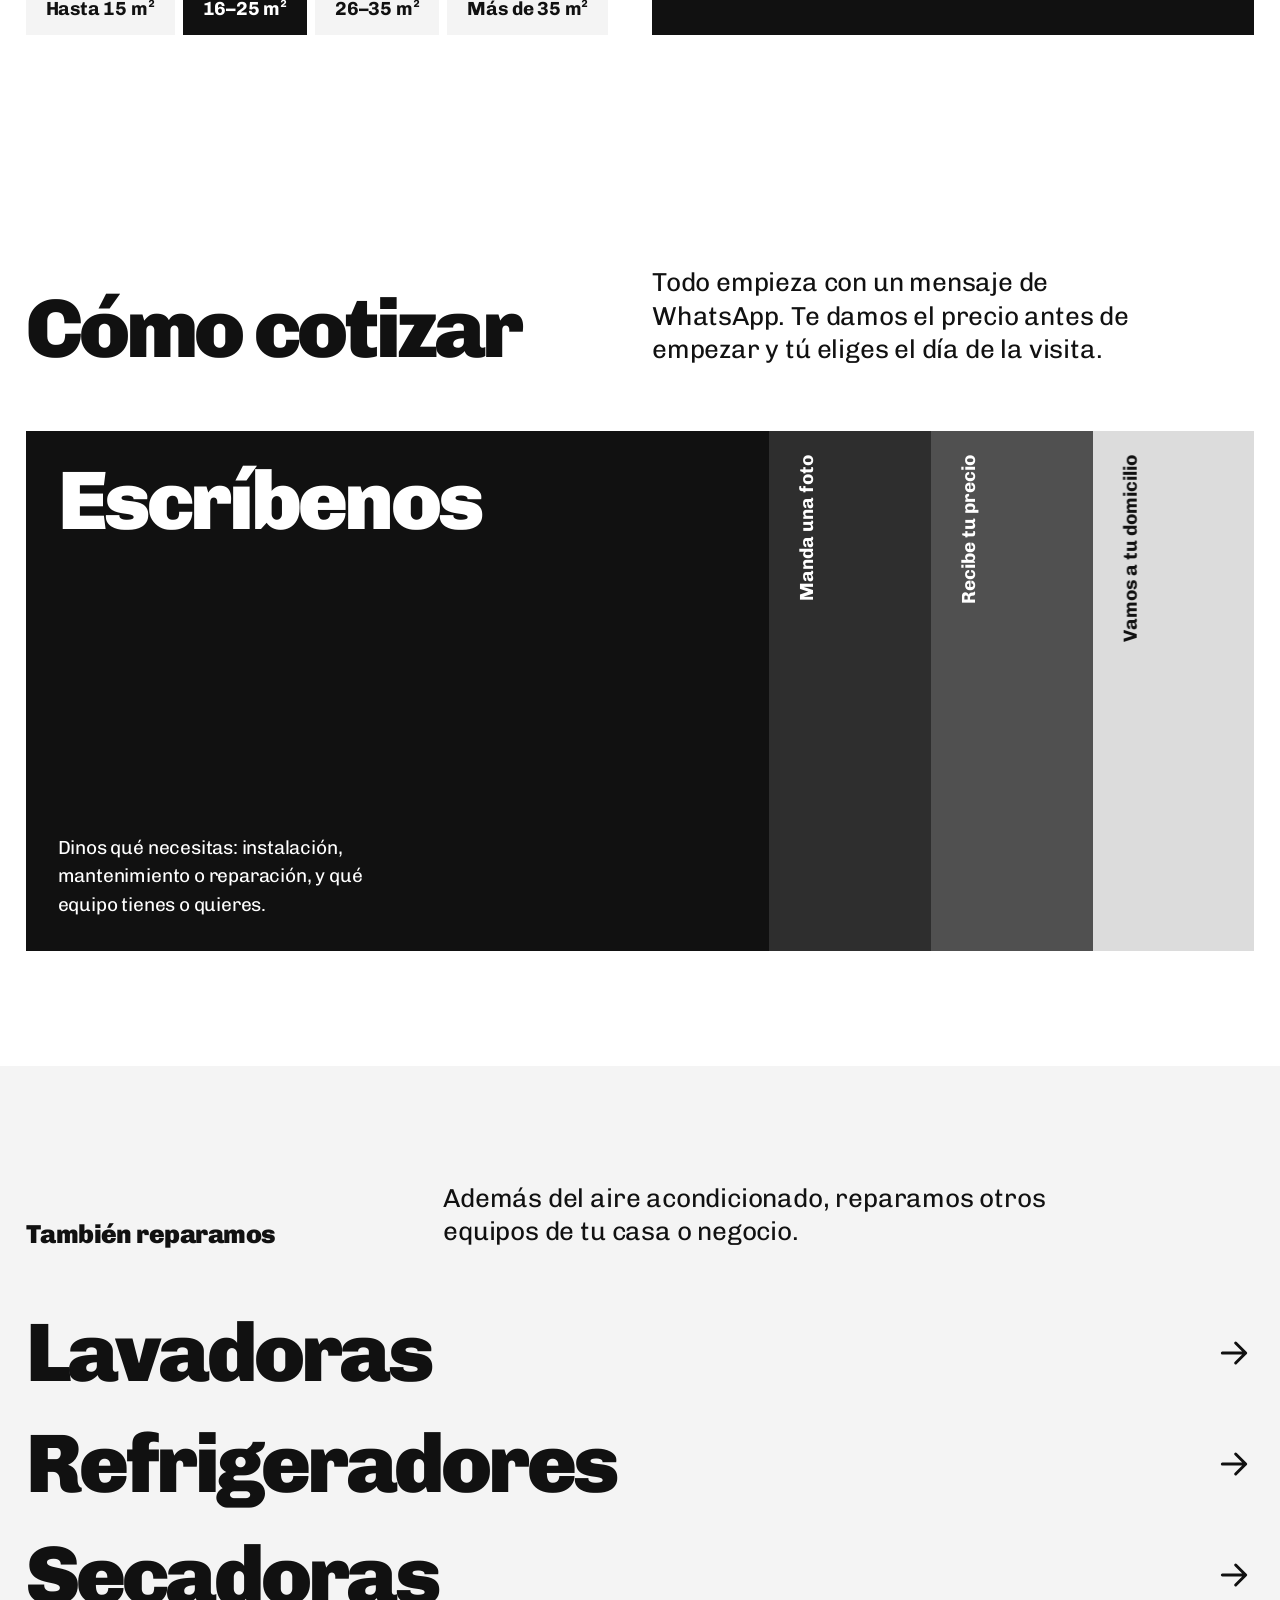
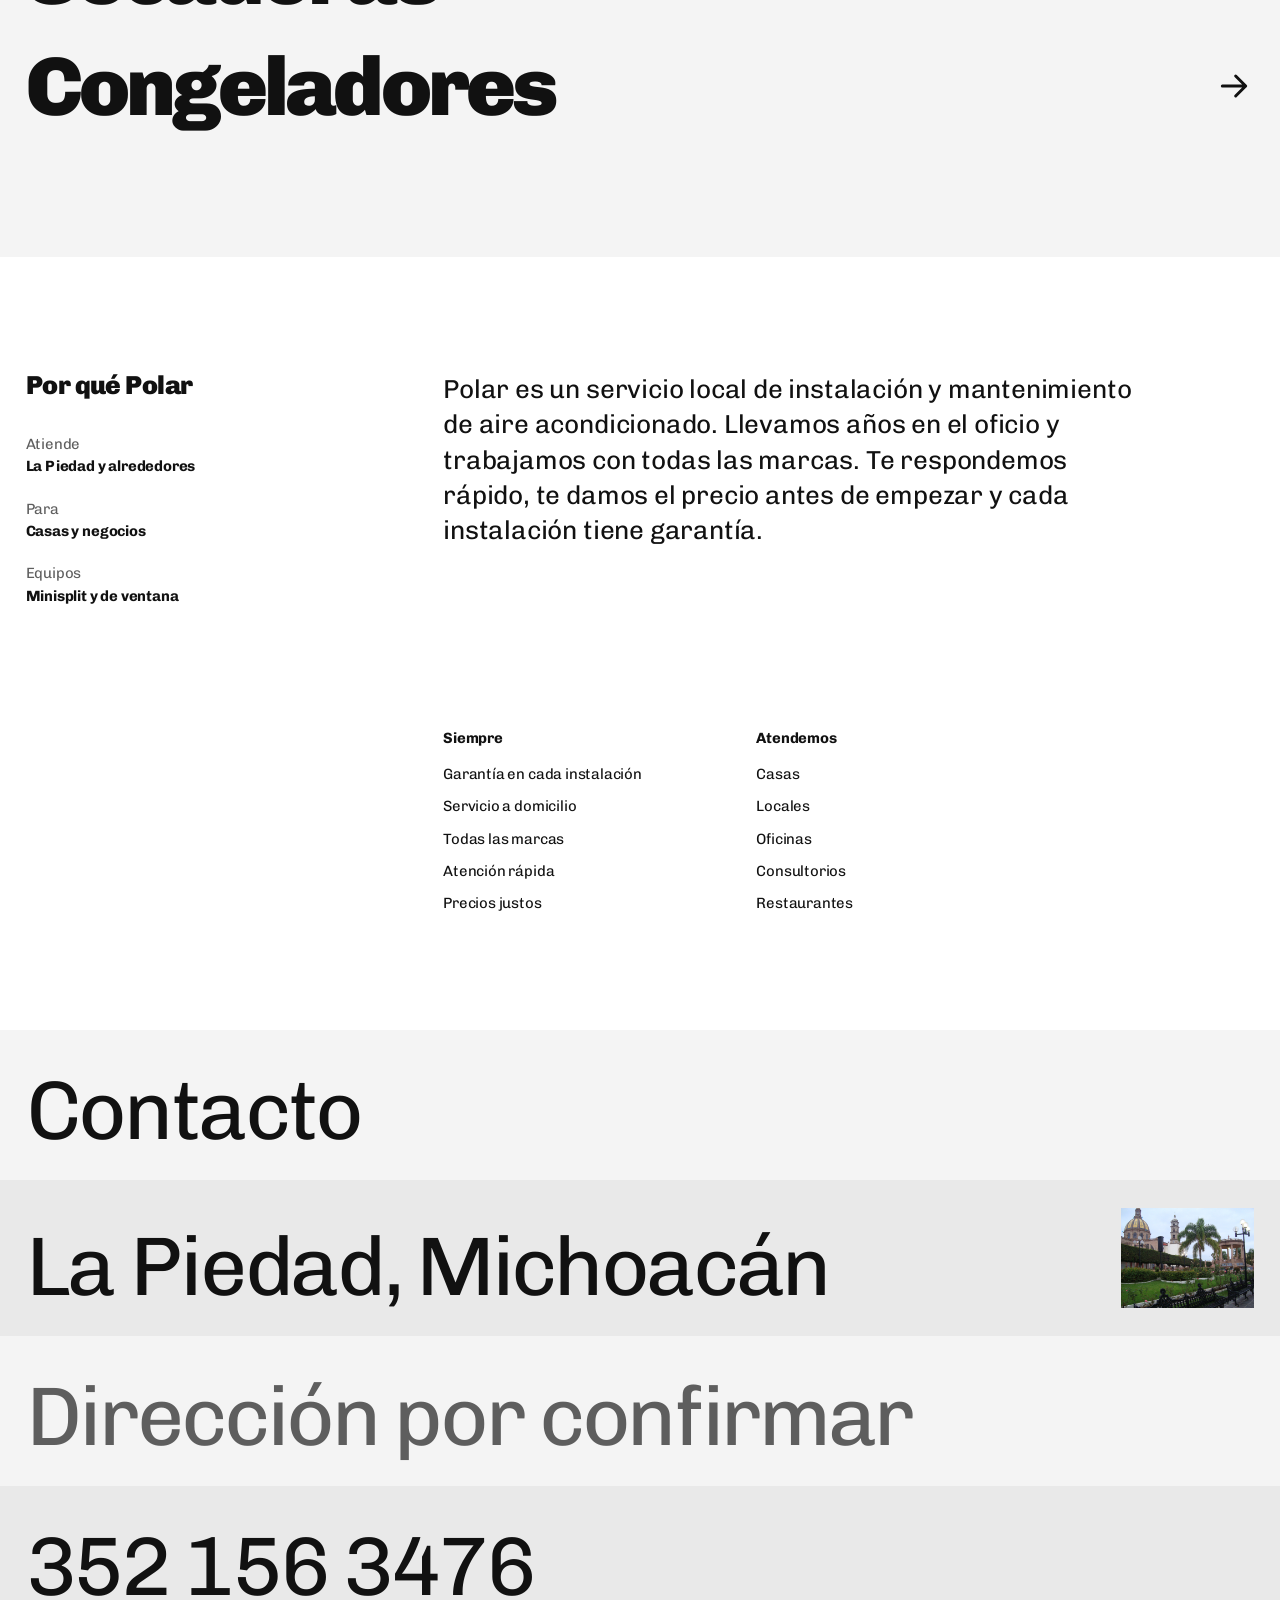
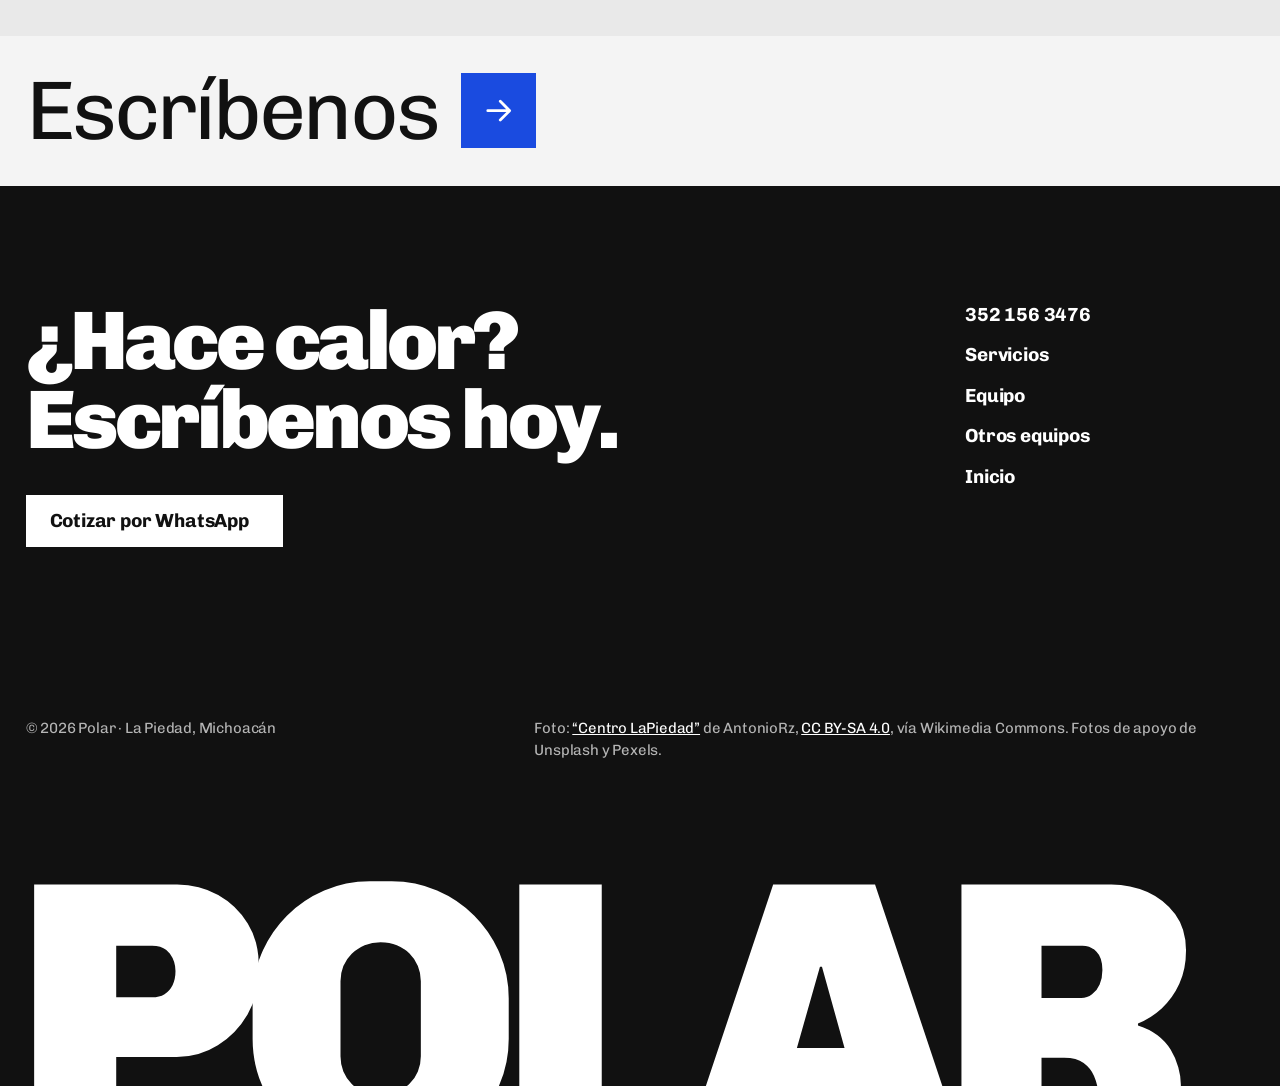
==== commit 403681db: "Cambia la foto de bienvenida y agrega marcas y redes sociales - Inicio: recámara con minisplit encen" ====
--- a/index.html
+++ b/index.html
@@ -19,7 +19,7 @@
   <!-- ---------- Inicio: POLAR sobre La Piedad ---------- -->
   <header class="hero" id="inicio">
     <div class="hero-frames" aria-hidden="true">
-      <img class="frame is-on" src="assets/img/la-piedad-santuario.jpg" width="1920" height="1440" alt="" fetchpriority="high">
+      <img class="frame is-on" src="assets/img/hero-recamara.jpg" width="2400" height="1611" alt="" fetchpriority="high">
       <img class="frame" src="assets/img/hero-minisplit.jpg" width="2000" height="1333" alt="" loading="lazy">
     </div>
 
@@ -155,6 +155,25 @@
         </li>
         </ol>
       </div>
+    </section>
+
+    <!-- ---------- Marcas ---------- -->
+    <section class="section brands" id="marcas" aria-labelledby="marcas-titulo">
+      <div class="brands-head">
+        <h2 id="marcas-titulo" class="head rise">Todas las marcas</h2>
+        <p class="rise">Instalamos, mantenemos y reparamos equipos de cualquier marca. Estas son algunas de las más comunes.</p>
+      </div>
+      <ul class="brands-grid" aria-label="Marcas de aire acondicionado">
+        <li class="brand"><img class="logo-solid" src="assets/marcas/carrier.svg" alt="Carrier" loading="lazy"></li>
+        <li class="brand"><img src="assets/marcas/lg.svg" alt="LG" loading="lazy"></li>
+        <li class="brand"><img src="assets/marcas/samsung.svg" alt="Samsung" loading="lazy"></li>
+        <li class="brand"><img src="assets/marcas/daikin.svg" alt="Daikin" loading="lazy"></li>
+        <li class="brand"><img src="assets/marcas/midea.svg" alt="Midea" loading="lazy"></li>
+        <li class="brand"><img src="assets/marcas/gree.svg" alt="Gree" loading="lazy"></li>
+        <li class="brand"><span class="brand-word">Mirage</span></li>
+        <li class="brand"><span class="brand-word">York</span></li>
+      </ul>
+      <p class="brands-note rise">Las marcas y logotipos pertenecen a sus dueños. Polar es un servicio técnico independiente, no un distribuidor oficial.</p>
     </section>
 
     <!-- ---------- Trabajos realizados: galería ----------
@@ -305,6 +324,17 @@
           </ul>
         </div>
       </div>
+    </section>
+
+    <!-- ---------- Redes sociales ----------
+         Los enlaces se ponen en assets/redes.json (ver assets/LEEME-redes.md).
+         Si no hay ninguno, la sección no se muestra en el sitio publicado. -->
+    <section class="section social" id="redes" aria-labelledby="redes-titulo" data-social>
+      <div class="social-head">
+        <h2 id="redes-titulo" class="head rise">Síguenos</h2>
+        <p class="rise">Encuéntranos también en redes sociales.</p>
+      </div>
+      <ul class="social-list" id="social-list"></ul>
     </section>
 
     <!-- ---------- Contacto: filas display ---------- -->
@@ -348,8 +378,7 @@
     <div class="legal">
       <p>© <span id="year">2026</span> Polar · La Piedad, Michoacán</p>
       <p class="credits">
-        Fotos: <a href="https://commons.wikimedia.org/wiki/File:Se%C3%B1or_de_la_Piedad_(1).JPG">“Señor de la Piedad (1)”</a> y
-        <a href="https://commons.wikimedia.org/wiki/File:Centro_LaPiedad.JPG">“Centro LaPiedad”</a> de AntonioRz,
+        Foto: <a href="https://commons.wikimedia.org/wiki/File:Centro_LaPiedad.JPG">“Centro LaPiedad”</a> de AntonioRz,
         <a href="https://creativecommons.org/licenses/by-sa/4.0">CC BY-SA 4.0</a>, vía Wikimedia Commons.
         Fotos de apoyo de Unsplash y Pexels.
       </p>
--- a/styles.css
+++ b/styles.css
@@ -175,7 +175,7 @@
   animation: drift 16s ease-in-out infinite alternate;
 }
 
-.frame:first-child { object-position: 30% 30%; }
+.frame:first-child { object-position: 45% 40%; }
 .frame:last-child { object-position: 62% 35%; }
 .frame.is-on { opacity: 1; }
 
@@ -200,8 +200,8 @@
   position: absolute;
   inset: 0 0 auto;
   z-index: 1;
-  height: 180px;
-  background: linear-gradient(to bottom, rgb(0 0 0 / 0.45), rgb(0 0 0 / 0)); /* taste-skill-ignore: scrim neutral sobre la foto */
+  height: 200px;
+  background: linear-gradient(to bottom, rgb(0 0 0 / 0.62), rgb(0 0 0 / 0)); /* taste-skill-ignore: scrim neutral sobre la foto */
   pointer-events: none;
 }
 
@@ -602,6 +602,153 @@
   .story-link:hover .arrow { transform: translateX(6px); }
 }
 
+/* Marcas: logos en una sola tinta */
+
+.brands-head,
+.social-head {
+  display: grid;
+  grid-template-columns: repeat(12, minmax(0, 1fr));
+  gap: 20px var(--gap);
+  align-items: end;
+}
+
+.brands-head h2,
+.social-head h2 { grid-column: 1 / span 6; }
+
+.brands-head p,
+.social-head p {
+  grid-column: 7 / span 5;
+  font-size: var(--step-lead);
+  line-height: 1.3;
+}
+
+.brands-grid {
+  display: grid;
+  grid-template-columns: repeat(4, minmax(0, 1fr));
+  gap: 8px;
+  margin-top: 56px;
+}
+
+.brand {
+  display: grid;
+  place-items: center;
+  aspect-ratio: 16 / 9;
+  padding: 12% 16%;
+  background: var(--surface);
+  transition: background-color 240ms ease;
+}
+
+.brand img {
+  width: 100%;
+  max-height: 56px;
+  object-fit: contain;
+  filter: grayscale(1) brightness(0); /* todas en la tinta de la página */
+  transition: filter 240ms ease;
+}
+
+/* Logo con fondo propio (texto calado): se oscurece sin perder el texto */
+.brand img.logo-solid { filter: grayscale(1) brightness(0.3) contrast(1.4); }
+
+.brand-word {
+  font-size: clamp(1.5rem, 1rem + 1.6vw, 2.5rem);
+  font-weight: 900;
+  letter-spacing: -0.03em;
+  text-transform: uppercase;
+  transition: color 240ms ease;
+}
+
+@media (hover: hover) and (pointer: fine) {
+  .brand:hover { background: var(--ink); }
+  .brand:hover img { filter: grayscale(1) brightness(0) invert(1); }
+  .brand:hover img.logo-solid { filter: grayscale(1) brightness(0.3) contrast(1.4) invert(1); }
+  .brand:hover .brand-word { color: var(--bg); }
+}
+
+/* Los logos llegan fila por fila */
+.js .brand {
+  opacity: 0;
+  transform: translateY(16px);
+  transition:
+    opacity 600ms var(--ease),
+    transform 600ms var(--ease),
+    background-color 240ms ease;
+  transition-delay: calc(var(--k, 0) * 60ms), calc(var(--k, 0) * 60ms), 0ms;
+}
+
+.js .brand.is-in { opacity: 1; transform: none; }
+
+.brands-note {
+  max-width: 60ch;
+  margin-top: 24px;
+}
+
+/* Redes sociales: campo negro, una fila por red */
+
+.social { background: var(--field); color: var(--field-ink); }
+.social.is-hidden { display: none; }
+
+.social-list { margin-top: 48px; }
+.social-list li { overflow: hidden; }
+
+.social-list a {
+  position: relative;
+  display: grid;
+  grid-template-columns: auto auto minmax(0, 1fr) auto;
+  align-items: center;
+  gap: 24px;
+  padding: 18px 0;
+  text-decoration: none;
+  isolation: isolate;
+}
+
+.social-list a::before {
+  content: "";
+  position: absolute;
+  inset: 0 calc(var(--m) * -1);
+  z-index: -1;
+  background: var(--accent);
+  transform: scaleX(0);
+  transform-origin: left;
+  transition: transform 420ms var(--ease-in-out);
+}
+
+.social-icon { width: 44px; height: 44px; }
+
+.social-name {
+  font-size: var(--step-head);
+  font-weight: 900;
+  line-height: 1;
+  letter-spacing: -0.045em;
+}
+
+/* El usuario va a la derecha, junto a la flecha */
+.social-user {
+  justify-self: end;
+  text-align: right;
+  color: var(--field-muted);
+  font-size: var(--step-small);
+  font-weight: 700;
+  letter-spacing: 0;
+}
+
+.social-list a.is-sample { cursor: default; opacity: 0.55; }
+
+@media (hover: hover) and (pointer: fine) {
+  .social-list a:not(.is-sample):hover::before { transform: scaleX(1); }
+  .social-list a:not(.is-sample):hover .social-user { color: var(--field-ink); }
+  .social-list a:not(.is-sample):hover .arrow { transform: translateX(-8px); }
+}
+
+.social-list a:focus-visible { outline-color: var(--field-ink); outline-offset: -3px; }
+
+.js .social-list a {
+  transform: translateY(100%);
+  transition: transform 900ms var(--ease-expo);
+  transition-delay: calc(var(--k, 0) * 90ms);
+}
+
+.js .social-list .is-in a { transform: none; }
+
 /* Trabajos realizados: galería que se desliza */
 
 .works-head h2 { grid-column: 1 / span 6; }
@@ -1171,6 +1318,8 @@
   .js .hero-action,
   .js .story-points li,
   .js .extras-list .line a,
+  .js .brand,
+  .js .social-list a,
   .stage.is-open .stage-body h3,
   .stage.is-open .stage-body p,
   .menu-links a {
@@ -1213,6 +1362,11 @@
   .js .story-item { opacity: 1; }
 
   .works-grid { grid-template-columns: repeat(3, minmax(0, 1fr)); }
+
+  .brands-head h2,
+  .brands-head p,
+  .social-head h2,
+  .social-head p { grid-column: 1 / -1; }
 
   /* Equipo: título, resultado y opciones, en ese orden */
   .sizer-title,
@@ -1281,6 +1435,14 @@
 
   .works-grid { grid-template-columns: repeat(2, minmax(0, 1fr)); gap: 28px 12px; margin-top: 40px; }
 
+  .brands-grid { grid-template-columns: repeat(2, minmax(0, 1fr)); gap: 6px; margin-top: 40px; }
+  .brand img { max-height: 40px; }
+
+  .social-list a { gap: 16px; }
+  .social-user { display: none; }
+  .social-icon { width: 32px; height: 32px; }
+  .social-list .arrow { width: 28px; height: 28px; }
+
   .extras-list a { padding: 12px 0; }
   .extras-list svg { width: 28px; height: 28px; }
 
